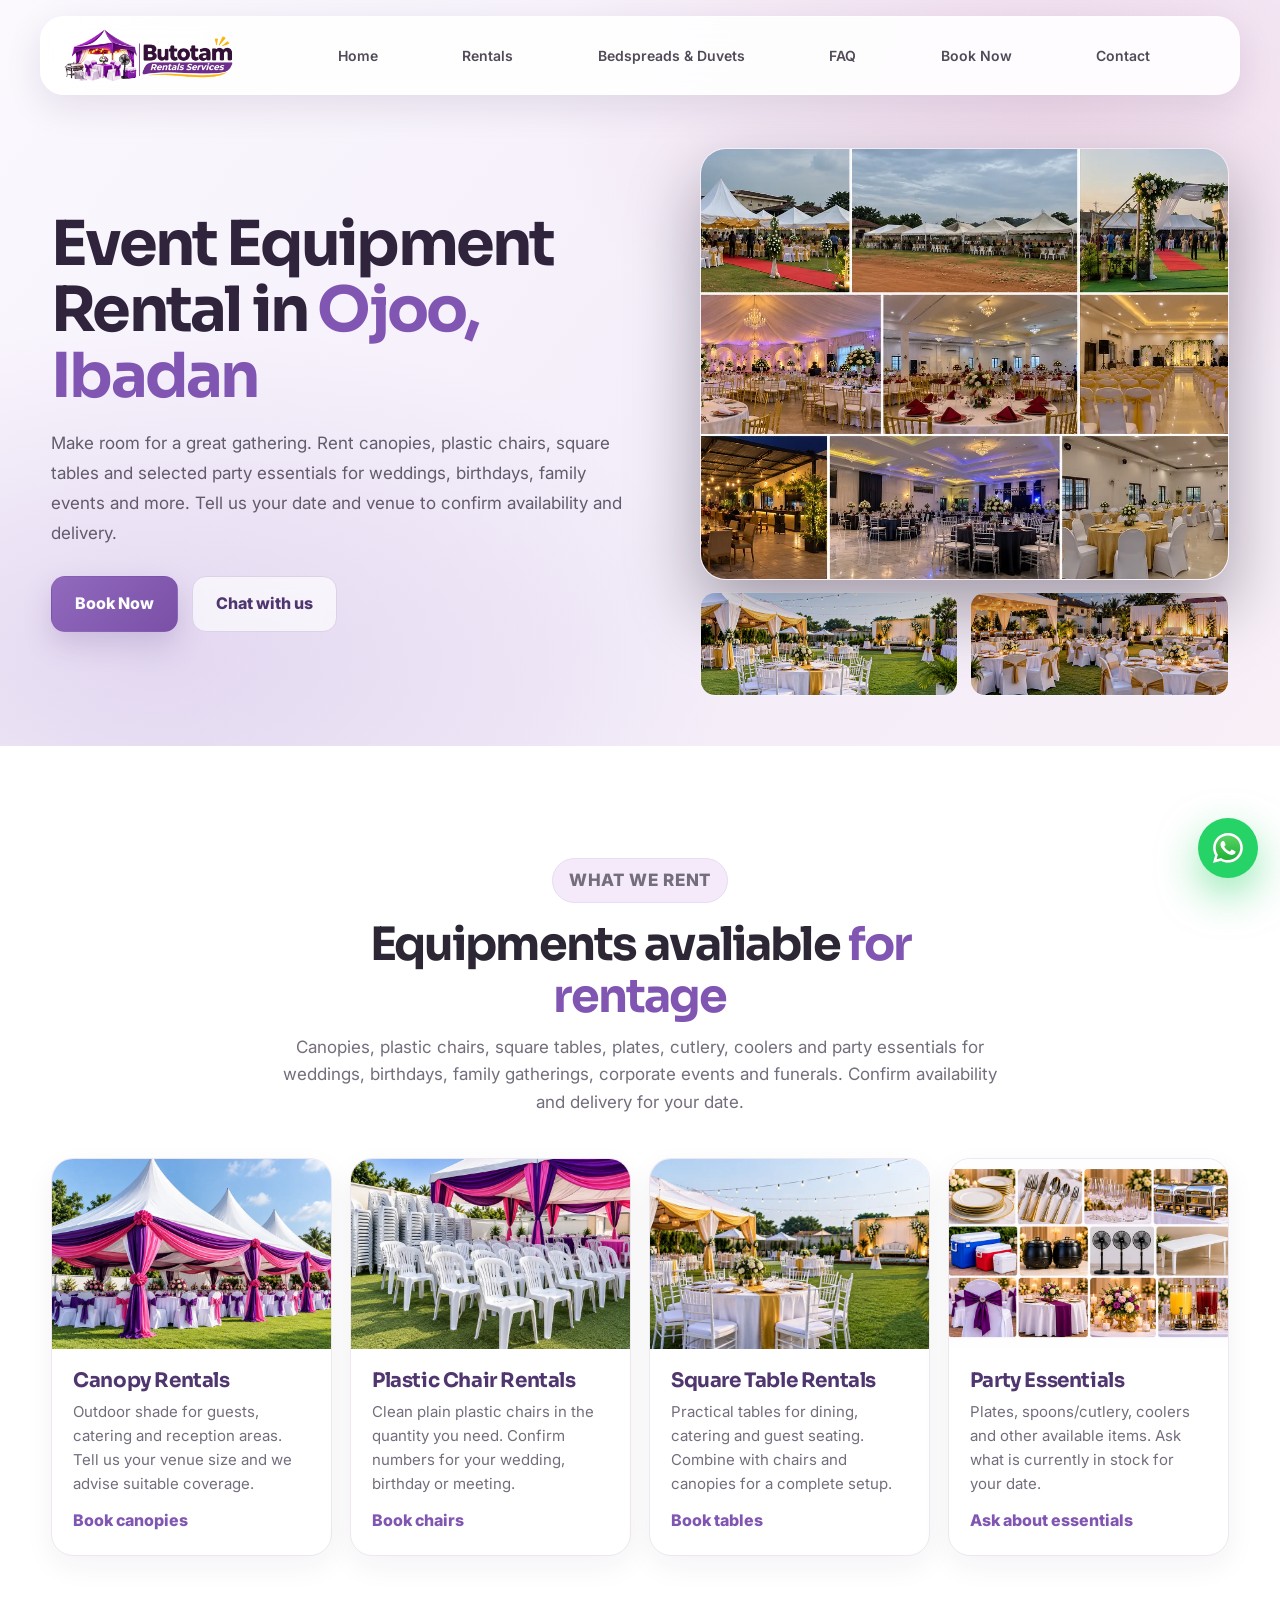
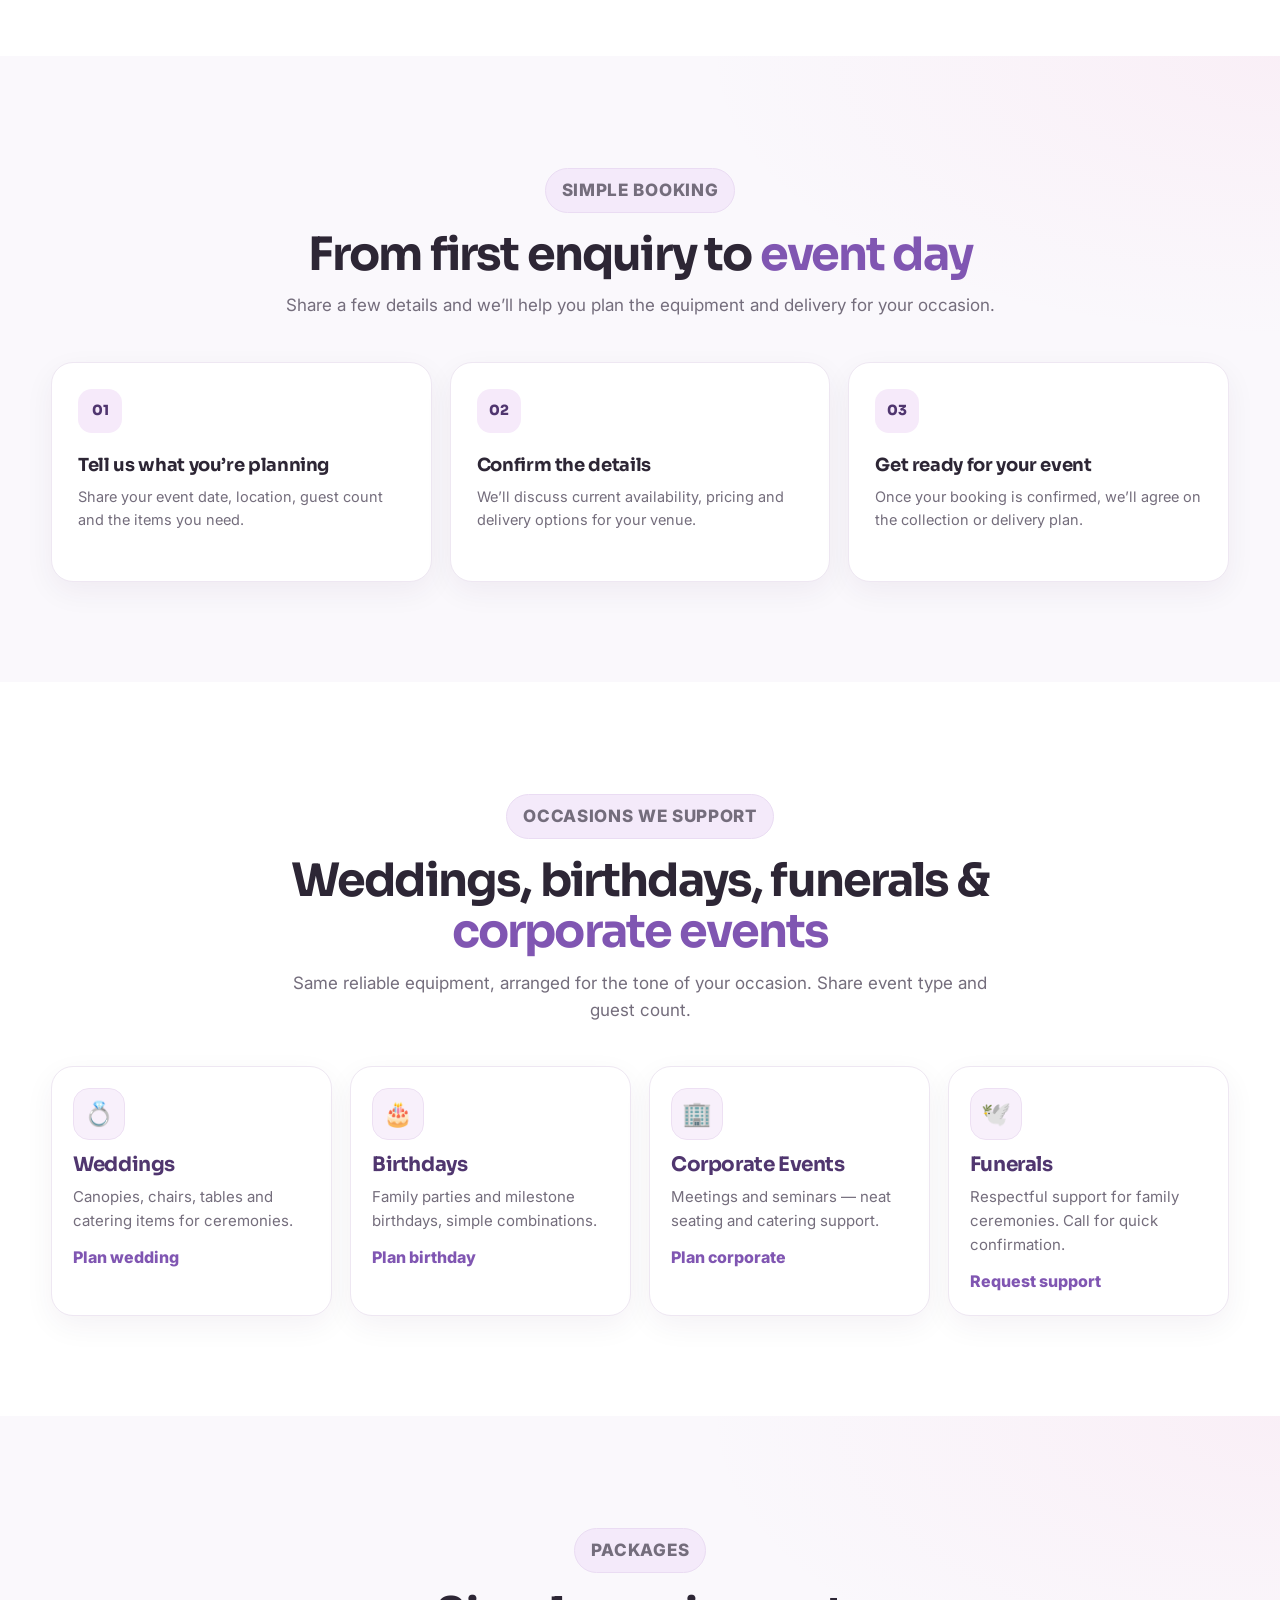
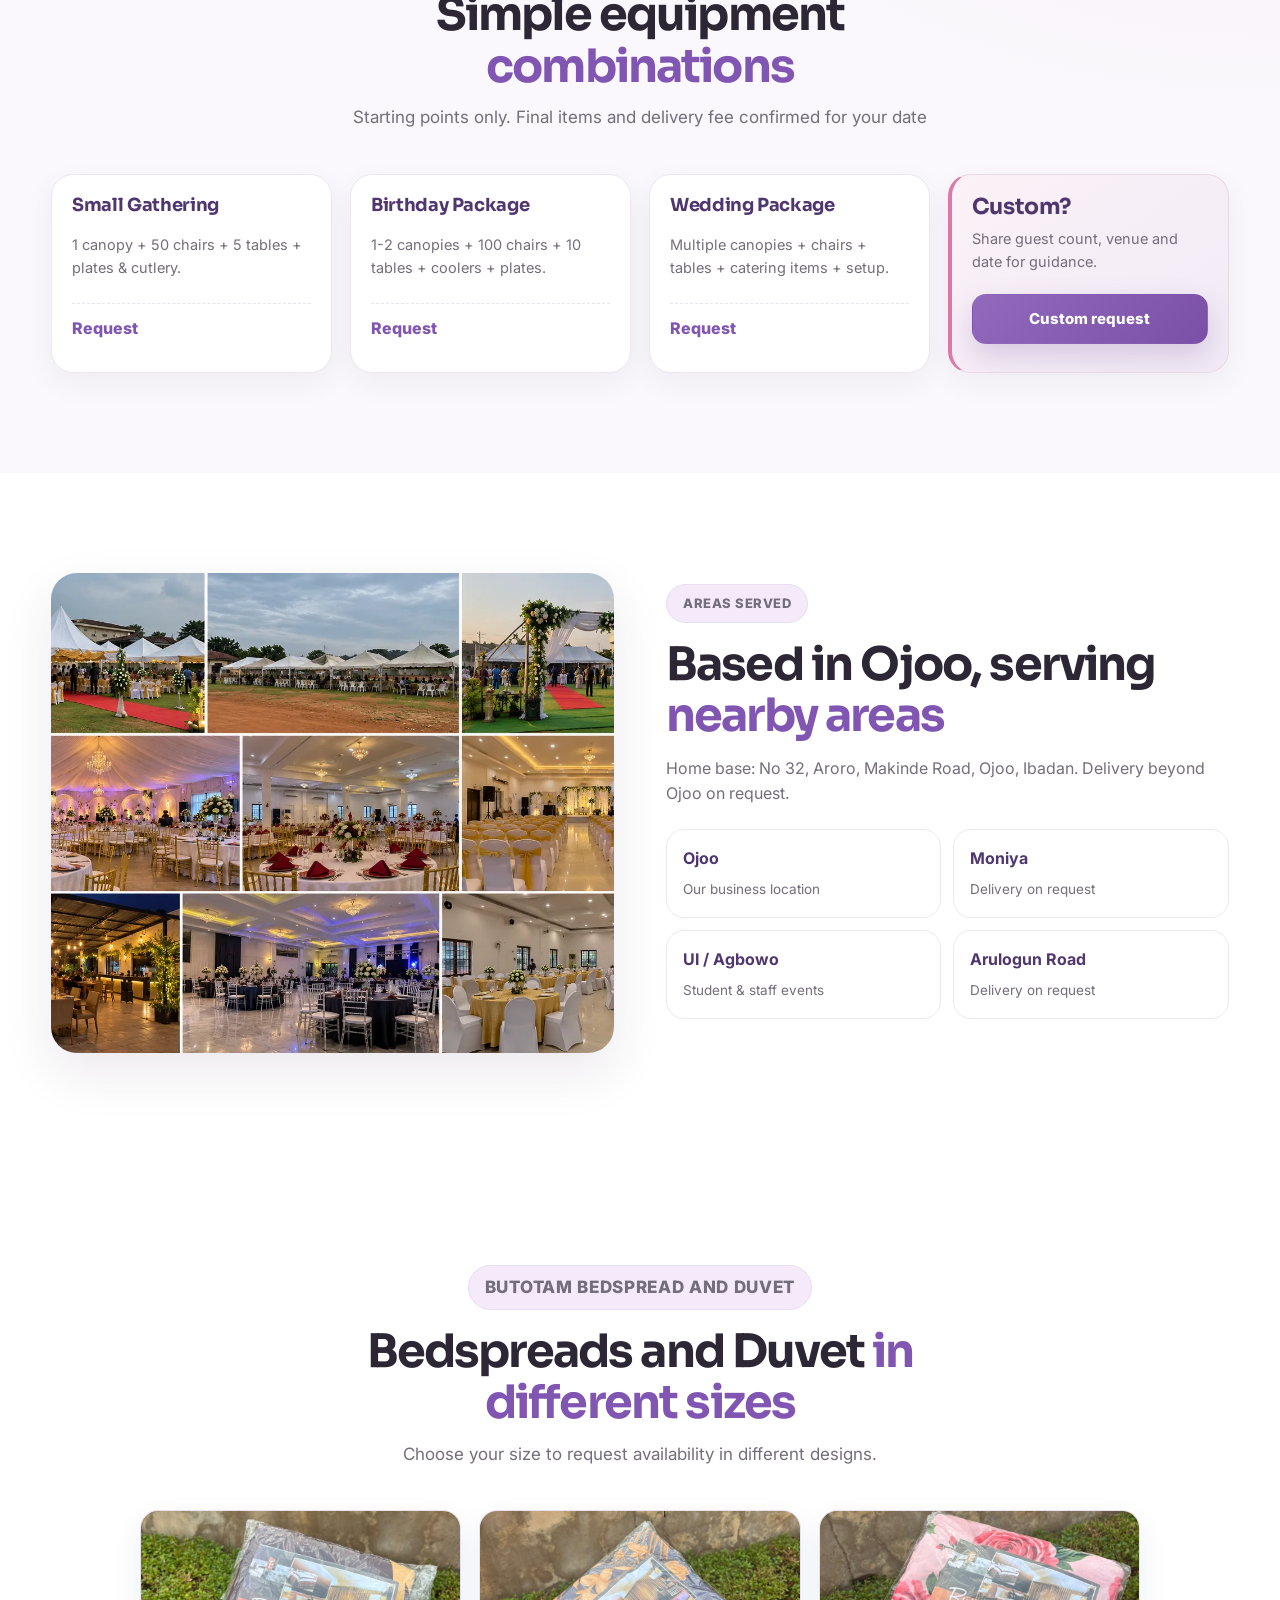
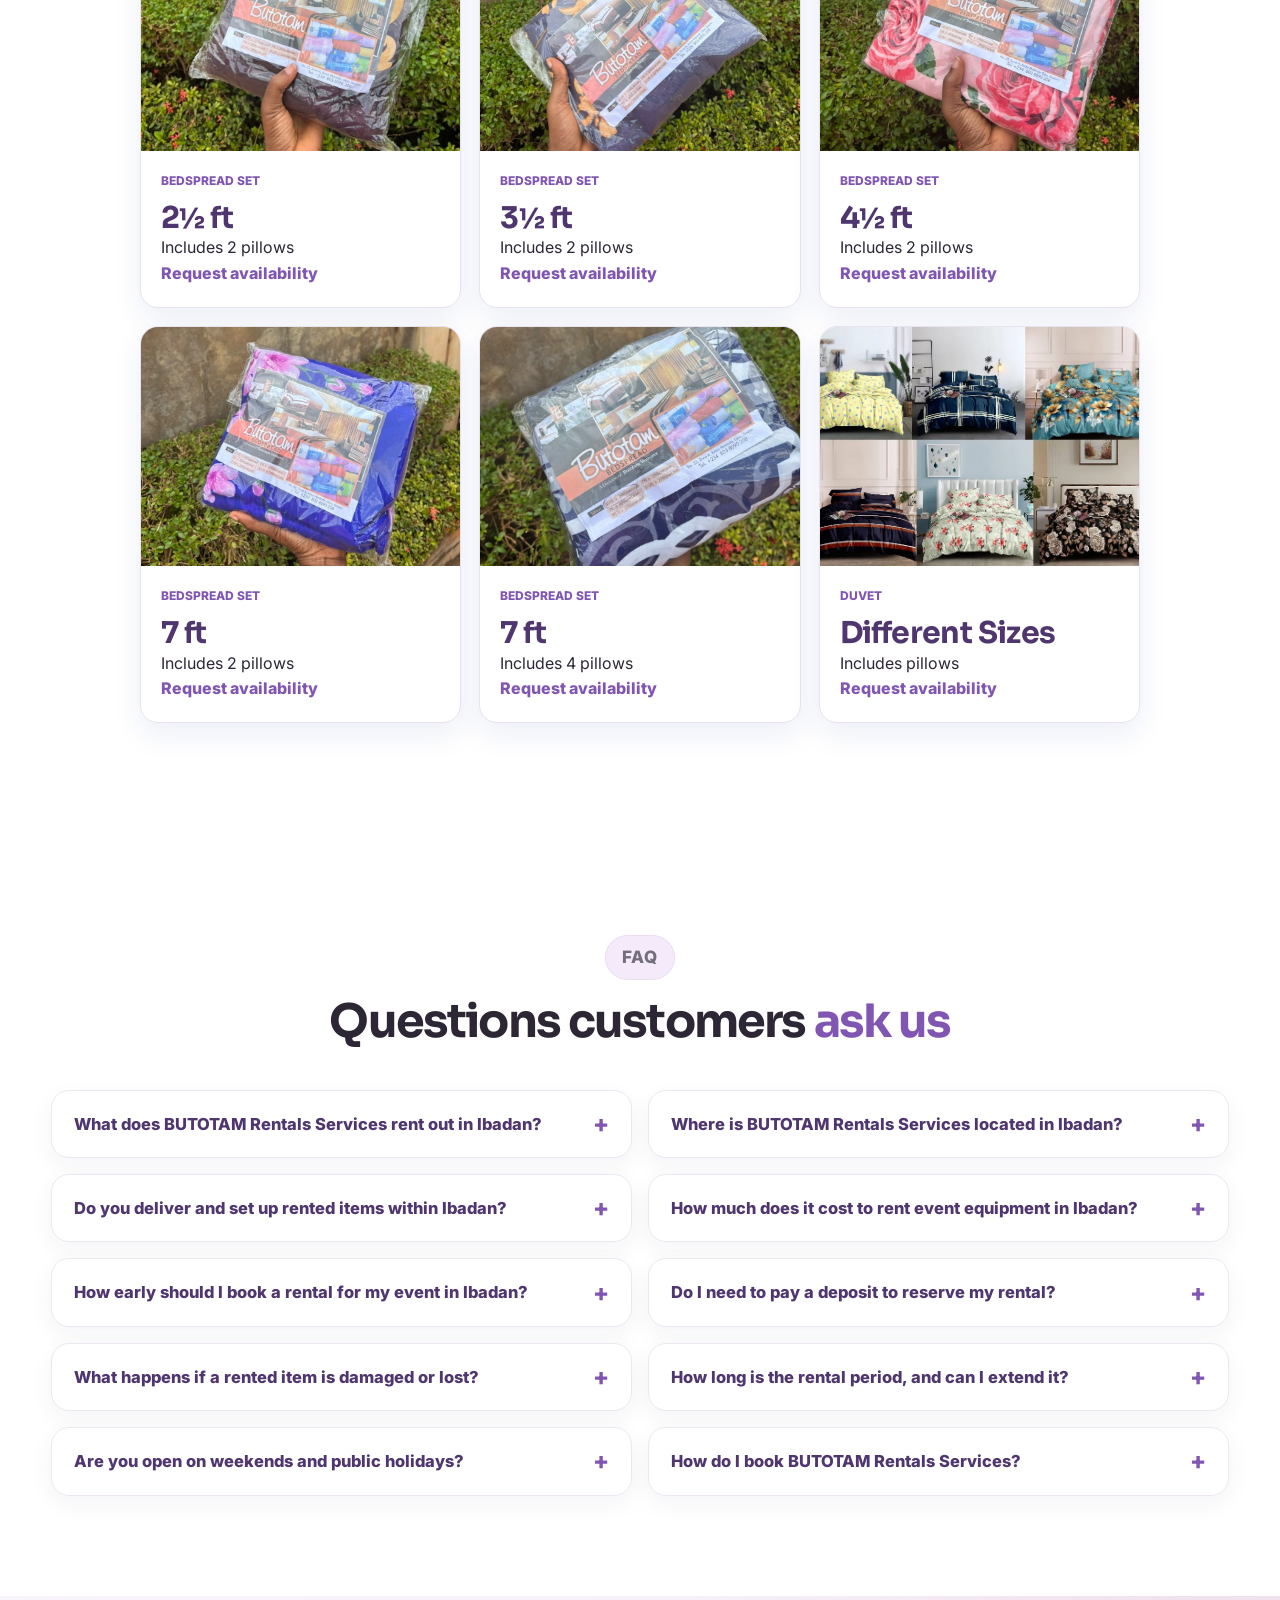
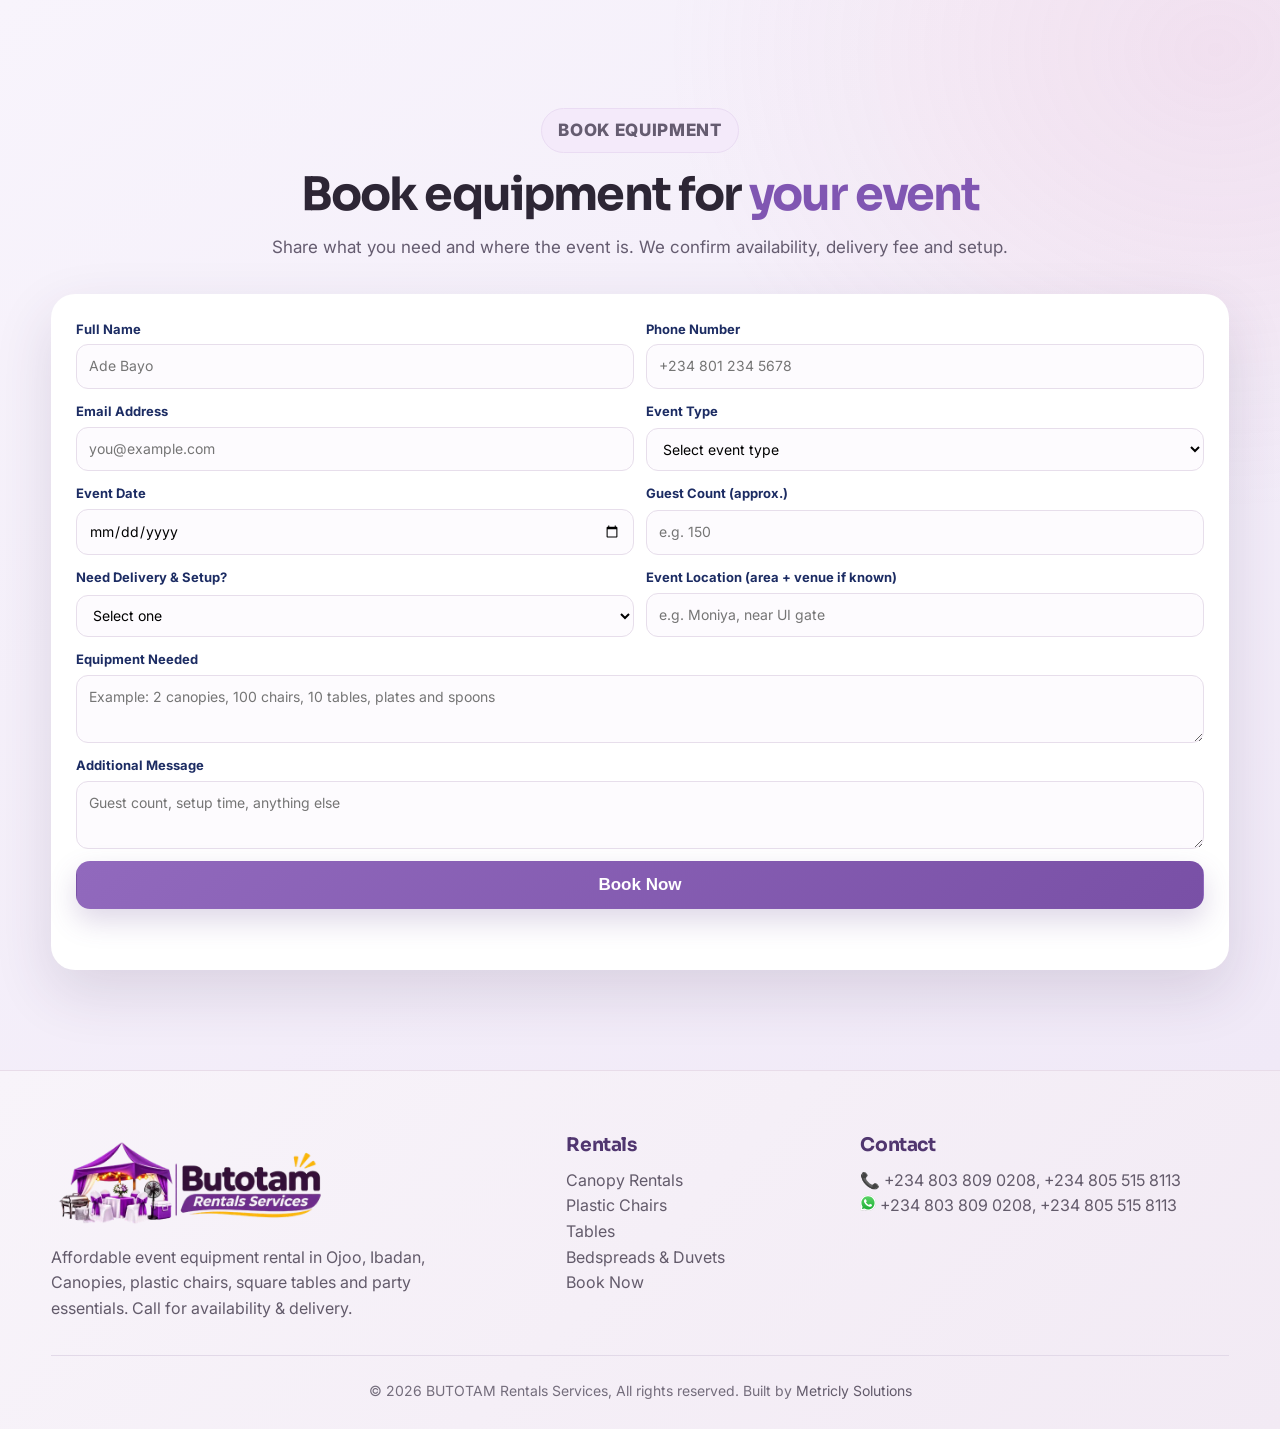
==== index.html @ 0916c83a "RR" ====
<!DOCTYPE html>
<html lang="en">
<head>
  <meta charset="UTF-8" />
  <meta name="viewport" content="width=device-width, initial-scale=1.0" />
  <title>Event Equipment Rental in Ojoo, Ibadan | BUTOTAM Rentals</title>
  <meta name="description" content="Rent canopies, plastic chairs, tables and party essentials in Ojoo, Ibadan. Contact BUTOTAM Rentals to confirm availability, delivery and pricing." />
  <meta name="robots" content="index, follow" />
  <link rel="canonical" href="https://www.butotamrentals.com/" />
  <meta name="geo.region" content="NG-OY" />
  <meta name="geo.placename" content="Ojoo, Ibadan" />
  <!-- Open Graph -->
  <meta property="og:type" content="website" />
  <meta property="og:title" content="BUTOTAM Rentals — Event Equipment Rental in Ojoo, Ibadan" />
  <meta property="og:description" content="Canopies, plastic chairs, square tables & party essentials. Confirm availability, delivery & setup on call or WhatsApp: 0803 809 0208." />
  <meta property="og:url" content="https://www.butotamrentals.com.ng/" />
  <meta property="og:image" content="https://www.butotamrentals.com.ng/image/canopy.png" />
  <meta property="og:locale" content="en_NG" />
  <meta name="twitter:card" content="summary_large_image" />
  <link rel="preconnect" href="https://fonts.googleapis.com">
  <link rel="preconnect" href="https://fonts.gstatic.com" crossorigin>
  <link href="https://fonts.googleapis.com/css2?family=Sora:wght@400;600;700;800&family=Inter:wght@400;500;600;700&display=swap" rel="stylesheet">
  <link rel="stylesheet" href="styles.css" />
  <link rel="icon" href="image/favicon.ico" sizes="any" />
  <link rel="icon" type="image/png" sizes="64x64" href="image/favicon.png" />
  <script type="application/ld+json">
  {
    "@context": "https://schema.org",
    "@type": "LocalBusiness",
    "@id": "https://www.butotamrentals.com.ng/#business",
    "name": "BUTOTAM Rentals Services",
    "url": "https://www.butotamrentals.com.ng/",
    "image": "https://www.butotamrentals.com.ng/image/Logo.png",
    "description": "Event equipment rental in Ojoo, Ibadan: canopies, plastic chairs, square tables, plates, cutlery, coolers and party essentials for weddings, birthdays, funerals and corporate events.",
    "address": {
      "@type": "PostalAddress",
      "streetAddress": "No 32, Aroro, Makinde Road, Ojoo",
      "addressLocality": "Ibadan",
      "postalCode": "200134",
      "addressRegion": "Oyo",
      "addressCountry": "NG"
    },
    "telephone": "+2348038090208",
    "contactPoint": {
      "@type": "ContactPoint",
      "telephone": "+2348038090208",
      "contactType": "customer service"
    },
    "priceRange": "₦₦",
    "areaServed": ["Ojoo","Moniya","Arulogun Road","University of Ibadan","Sasa","Agbowo","Ajibode","Orogun","Samonda","Ibadan"]
  }
  </script>
  <script type="application/ld+json">
  {
    "@context": "https://schema.org",
    "@type": "FAQPage",
    "mainEntity": [
      {
        "@type": "Question",
        "name": "What does BUTOTAM Rentals Services rent out in Ibadan?",
        "acceptedAnswer": {
          "@type": "Answer",
          "text": "We rent canopies, plain plastic chairs, square tables, plates, cutlery, coolers and other party essentials, subject to current stock. These items can support weddings, birthdays, funerals, church programmes, corporate events and private functions. Call or WhatsApp +234 803 809 0208 to ask about your requirements."
        }
      },
      {
        "@type": "Question",
        "name": "Where is BUTOTAM Rentals Services located in Ibadan?",
        "acceptedAnswer": {
          "@type": "Answer",
          "text": "We are at No 32, Aroro, Makinde Road, Ojoo, Ibadan 200134, Oyo State. Delivery to Moniya, University of Ibadan (UI), Agbowo, Arulogun Road and nearby areas can be discussed and confirmed for your venue."
        }
      },
      {
        "@type": "Question",
        "name": "Do you deliver and set up rented items within Ibadan?",
        "acceptedAnswer": {
          "@type": "Answer",
          "text": "Delivery and setup can be arranged for some locations, subject to confirmation. Delivery fees and setup arrangements depend on the event location and order. Share your venue and event date so we can confirm."
        }
      },
      {
        "@type": "Question",
        "name": "How much does it cost to rent event equipment in Ibadan?",
        "acceptedAnswer": {
          "@type": "Answer",
          "text": "Prices depend on the items, quantity, rental duration and delivery location. Call or WhatsApp us with your event date and requirements for a quote."
        }
      },
      {
        "@type": "Question",
        "name": "How early should I book a rental for my event in Ibadan?",
        "acceptedAnswer": {
          "@type": "Answer",
          "text": "Contact us as early as possible, especially for weekends and busy festive periods, so we can check stock and discuss your requirements. Items are not reserved until your booking is confirmed."
        }
      },
      {
        "@type": "Question",
        "name": "Do I need to pay a deposit to reserve my rental?",
        "acceptedAnswer": {
          "@type": "Answer",
          "text": "An 80% advance payment is required to confirm a booking, with the remaining 20% due before delivery on the event day. A caution fee also applies. Ask us about the fee amount and its refund conditions before confirming."
        }
      },
      {
        "@type": "Question",
        "name": "What happens if a rented item is damaged or lost?",
        "acceptedAnswer": {
          "@type": "Answer",
          "text": "Customers are responsible for rented items while they are in their care. Items are checked at handover and return. Ask us before booking how the caution fee applies and what charges may apply if an item is damaged or lost."
        }
      },
      {
        "@type": "Question",
        "name": "How long is the rental period, and can I extend it?",
        "acceptedAnswer": {
          "@type": "Answer",
          "text": "The rental period and return time are agreed during booking. Extensions may be possible by arrangement, subject to availability; confirm any additional charges with us in advance."
        }
      },
      {
        "@type": "Question",
        "name": "Are you open on weekends and public holidays?",
        "acceptedAnswer": {
          "@type": "Answer",
          "text": "Yes. BUTOTAM Rentals Services is open 24 hours a day, seven days a week, including weekends and public holidays."
        }
      },
      {
        "@type": "Question",
        "name": "How do I book BUTOTAM Rentals Services?",
        "acceptedAnswer": {
          "@type": "Answer",
          "text": "Call or WhatsApp +234 803 809 0208. Share your event date, location, requested items and quantities. We will confirm availability and price. Your booking is confirmed once the 80% advance payment is made."
        }
      }
    ]
  }
  </script>
</head>
<body>
  <a class="skip-link" href="#main-content">Skip to main content</a>
  <header class="site-header" id="siteHeader">
    <nav class="navbar container" aria-label="Main navigation">
      <a href="/home" class="brand" aria-label="BUTOTAM Rentals Services home">
        <span class="brand-name"><img src="image/btam-logo.webp" alt="BUTOTAM Rentals logo"></span>
      </a>
      <button class="menu-toggle" type="button" aria-label="Open navigation menu" aria-controls="navLinks" aria-expanded="false"><span></span><span></span><span></span></button>
      <div class="nav-links" id="navLinks">
        <a href="/home">Home</a>
        <a href="#rentals">Rentals</a>
        <a href="#bedspreads-duvets">Bedspreads &amp; Duvets</a>
        <a href="#faq">FAQ</a>
        <a href="#booking">Book Now</a>
        <a href="#contact">Contact</a>
      </div>
    </nav>
  </header>

  <main id="main-content">
    <section id="home" class="hero">
      <div class="hero-bg"></div>
      <div class="container hero-grid">
        <div class="hero-content reveal">
          <!-- <div class="hero-pill"><span class="pulse"></span> Event equipment rental • Ojoo, Ibadan</div> -->
          <h1>Event Equipment Rental in <span class="hero-highlight">Ojoo, Ibadan</span></h1>
          <p class="hero-text">Make room for a great gathering. Rent canopies, plastic chairs, square tables and selected party essentials for weddings, birthdays, family events and more. Tell us your date and venue to confirm availability and delivery.</p>
          <div class="hero-actions">
            <a href="#booking" class="btn btn-lime">Book Now</a>
            <a href="https://wa.me/2348038090208?text=Hello%20BUTOTAM%2C%20I%20need%20event%20equipment%20for%20my%20date.%20My%20location%20is%3A%20" class="btn btn-glass">Chat with us</a>
          </div>
          <!-- <div class="hero-proof">
            <ul class="hero-ticks">
              <li>Based in Ojoo, Ibadan — ask about nearby delivery</li>
              <li>Delivery, setup and pickup can be discussed with your booking</li>
              <li>✔ Call or WhatsApp: <a href="tel:+2348038090208">0803 809 0208</a></li>
            </ul>
          </div> -->
        </div>
        <div class="hero-visual reveal">
          <div class="hero-main-img">
            <img src="image/new.hero.webp" alt="Canopy tent available for rent in Ojoo, Ibadan" loading="eager" fetchpriority="high" />
          </div>
          <div class="hero-mini-row">
            <img src="image/hero.down.webp" alt="Plain plastic chairs for rent in Ibadan" loading="lazy" />
            <img src="image/hero.beside.webp" alt="Event canopy setup in Ibadan" loading="lazy" />
          </div>
        </div>
      </div>
      <!-- <div class="container hero-stats-bar" role="list" aria-label="Business highlights">
        <div role="listitem"><strong>Ojoo</strong><span>Based in Ibadan</span></div>
        <div role="listitem"><strong>Canopies</strong><span>Chairs • Tables</span></div>
        <div role="listitem"><strong>Call</strong><span>Speak with our team</span></div>
        <div role="listitem"><strong>Delivery</strong><span>Ask about your venue</span></div> -->
      </div>
    </section>

    <section class="section" id="rentals">
      <div class="container">
        <div class="section-heading reveal">
          <p class="eyebrow">What we rent</p>
          <h2>Equipments avaliable <span class="blue"> for rentage</span></h2>
          <p>Canopies, plastic chairs, square tables, plates, cutlery, coolers and party essentials for weddings, birthdays, family gatherings, corporate events and funerals. Confirm availability and delivery for your date.</p>
        </div>
        <div class="service-grid">
          <article class="service-card reveal">
            <div class="service-img"><img src="image/canopy.webp" alt="Canopy rental in Ojoo, Ibadan" loading="lazy" /></div>
            <div class="service-body">
            <h3>Canopy Rentals</h3>
            <p>Outdoor shade for guests, catering and reception areas. Tell us your venue size and we advise suitable coverage.</p>
            <a href="#booking" class="mini-link" data-item="Canopies">Book canopies </a></div>
          </article>
          <article class="service-card reveal">
            <div class="service-img"><img src="image/chairs.webp" alt="Plastic chair rental in Ibadan" loading="lazy" /></div>
            <div class="service-body">
            <h3>Plastic Chair Rentals</h3>
            <p>Clean plain plastic chairs in the quantity you need. Confirm numbers for your wedding, birthday or meeting.</p>
            <a href="#booking" class="mini-link" data-item="Plastic chairs">Book chairs</a></div>
          </article>
          <article class="service-card reveal">
            <div class="service-img service-img--placeholder" aria-hidden="true"><img src="/image/hero.down.webp" alt=""></div>
            <div class="service-body">
            <h3>Square Table Rentals</h3>
            <p>Practical tables for dining, catering and guest seating. Combine with chairs and canopies for a complete setup.</p>
            <a href="#booking" class="mini-link" data-item="Square tables">Book tables</a></div>
          </article>
          <article class="service-card reveal">
            <div class="service-img service-img--placeholder" aria-hidden="true"><img src="image/party.webp" alt=""></div>
            <div class="service-body">
            <h3>Party Essentials</h3>
            <p>Plates, spoons/cutlery, coolers and other available items. Ask what is currently in stock for your date.</p>
            <a href="#booking" class="mini-link" data-item="Party essentials (plates, cutlery, coolers)">Ask about essentials</a></div>
          </article>
        </div>
      </div>
    </section>

    <section class="section light" id="equipment">
      <div class="container">
        <div class="section-heading reveal">
          <p class="eyebrow">Simple booking</p>
          <h2>From first enquiry to <span class="blue">event day</span></h2>
          <p>Share a few details and we’ll help you plan the equipment and delivery for your occasion.</p>
        </div>
        <div class="booking-steps">
          <article class="step-card reveal"><span class="step-number">01</span><h3>Tell us what you’re planning</h3><p>Share your event date, location, guest count and the items you need.</p></article>
          <article class="step-card reveal"><span class="step-number">02</span><h3>Confirm the details</h3><p>We’ll discuss current availability, pricing and delivery options for your venue.</p></article>
          <article class="step-card reveal"><span class="step-number">03</span><h3>Get ready for your event</h3><p>Once your booking is confirmed, we’ll agree on the collection or delivery plan.</p></article>
        </div>
      </div>
    </section>

    <section class="section" id="occasions">
      <div class="container">
        <div class="section-heading reveal">
          <p class="eyebrow">Occasions we support</p>
          <h2>Weddings, birthdays, funerals & <span class="blue">corporate events</span></h2>
          <p>Same reliable equipment, arranged for the tone of your occasion. Share event type and guest count.</p>
        </div>
        <div class="service-grid occasions-grid">
          <article class="service-card reveal"><div class="service-body"><span class="s-icon">💍</span><h3>Weddings</h3><p>Canopies, chairs, tables and catering items for ceremonies.</p><a href="#booking" class="mini-link" data-item="Wedding setup">Plan wedding</a></div></article>
          <article class="service-card reveal"><div class="service-body"><span class="s-icon">🎂</span><h3>Birthdays</h3><p>Family parties and milestone birthdays, simple combinations.</p><a href="#booking" class="mini-link" data-item="Birthday setup">Plan birthday</a></div></article>
          <article class="service-card reveal"><div class="service-body"><span class="s-icon">🏢</span><h3>Corporate Events</h3><p>Meetings and seminars — neat seating and catering support.</p><a href="#booking" class="mini-link" data-item="Corporate setup">Plan corporate</a></div></article>
          <article class="service-card reveal"><div class="service-body"><span class="s-icon">🕊️</span><h3>Funerals</h3><p>Respectful support for family ceremonies. Call for quick confirmation.</p><a href="#booking" class="mini-link" data-item="Funeral support">Request support</a></div></article>
        </div>
      </div>
    </section>

    <section class="section light" id="packages">
      <div class="container">
        <div class="section-heading reveal">
          <p class="eyebrow">Packages</p>
          <h2>Simple equipment <span class="blue">combinations</span></h2>
          <p>Starting points only. Final items and delivery fee confirmed for your date</p>
        </div>
        <div class="equipment-grid packages-grid">
          <article class="equipment-card reveal"><div class="equipment-body"><h3>Small Gathering</h3><p>1 canopy + 50 chairs + 5 tables + plates & cutlery.</p><div class="eq-foot"><a href="#booking" class="mini-link" data-item="Small Gathering package">Request </a></div></div></article>
          <article class="equipment-card reveal"><div class="equipment-body"><h3>Birthday Package</h3><p>1-2 canopies + 100 chairs + 10 tables + coolers + plates.</p><div class="eq-foot"><a href="#booking" class="mini-link" data-item="Birthday package">Request </a></div></div></article>
          <article class="equipment-card reveal"><div class="equipment-body"><h3>Wedding Package</h3><p>Multiple canopies + chairs + tables + catering items + setup.</p><div class="eq-foot"><a href="#booking" class="mini-link" data-item="Wedding package">Request </a></div></div></article>
          <article class="equipment-card reveal cta-card"><div class="equipment-body"><h3>Custom?</h3><p>Share guest count, venue and date for guidance.</p><a href="#booking" class="btn btn-lime sm">Custom request </a></div></article>
        </div>
      </div>
    </section>

    <section class="section why-section" id="areas">
      <div class="container why-grid">
        <div class="why-image reveal">
          <img src="image/new.hero.webp" alt="Event equipment set up outdoors in Ojoo, Ibadan" loading="lazy" />
        </div>
        <div class="reveal">
          <p class="eyebrow">Areas served</p>
          <h2>Based in Ojoo, serving <span class="blue">nearby areas</span></h2>
          <p>Home base: No 32, Aroro, Makinde Road, Ojoo, Ibadan. Delivery beyond Ojoo on request.</p>
          <div class="why-cards area-cards">
            <div><strong>Ojoo </strong><span>Our business location</span></div>
            <div><strong>Moniya</strong><span>Delivery on request</span></div>
            <div><strong>UI / Agbowo</strong><span>Student & staff events</span></div>
            <div><strong>Arulogun Road</strong><span>Delivery on request</span></div>
          </div>
        </div>
      </div>
    </section>

    <section class="section light" id="bedspreads-duvets">
      <div class="container">
        <div class="section-heading reveal">
          <p class="eyebrow">BUTOTAM BEDSPREAD AND DUVET</p>
          <h2>Bedspreads and Duvet<span class="blue"> in different sizes</span></h2>
          <p>Choose your size to request availability in different designs.</p>
        </div>
        <div class="bedspread-grid">
          <article class="bedspread-card reveal">
            <div class="bedspread-image"><span><img src="/image/1.jpg" alt="Bedspread set in 2½ ft size" loading="lazy"></span></div>
            <div class="bedspread-content">
              <p class="bedspread-label">Bedspread set</p>
              <h3>2½ ft</h3>
              <p>Includes 2 pillows</p>
              <a href="https://wa.me/2348038090208?text=Hello%20BUTOTAM%2C%20I%20would%20like%20to%20check%20availability%20for%20the%20Bedspread%20set%20in%202.5%20ft%20size%20with%202%20pillows." class="mini-link">Request availability</a>
            </div>
          </article>
          <article class="bedspread-card reveal">
            <div class="bedspread-image"><span><img src="/image/2.jpeg" alt="Bedspread set in 3½ ft size" loading="lazy"></span></div>
            <div class="bedspread-content">
              <p class="bedspread-label">Bedspread set</p>
              <h3>3½ ft</h3>
              <p>Includes 2 pillows</p>
              <a href="https://wa.me/2348038090208?text=Hello%20BUTOTAM%2C%20I%20would%20like%20to%20check%20availability%20for%20the%20Bedspread%20set%20in%203.5%20ft%20size%20with%202%20pillows." class="mini-link">Request availability</a>
            </div>
          </article>
          <article class="bedspread-card reveal">
            <div class="bedspread-image"><span><img src="/image/3.jpeg" alt="Bedspread set in 4½ ft size" loading="lazy"></span></div>
            <div class="bedspread-content">
              <p class="bedspread-label">Bedspread set</p>
              <h3>4½ ft</h3>
              <p>Includes 2 pillows</p>
              <a href="https://wa.me/2348038090208?text=Hello%20BUTOTAM%2C%20I%20would%20like%20to%20check%20availability%20for%20the%20Bedspread%20set%20in%204.5%20ft%20size%20with%202%20pillows." class="mini-link">Request availability</a>
            </div>
          </article>
          <article class="bedspread-card reveal">
            <div class="bedspread-image"><span><img src="/image/4.jpeg" alt="Bedspread set in 7 ft size with two pillows" loading="lazy"></span></div>
            <div class="bedspread-content">
              <p class="bedspread-label">Bedspread set</p>
              <h3>7 ft</h3>
              <p>Includes 2 pillows</p>
              <a href="https://wa.me/2348038090208?text=Hello%20BUTOTAM%2C%20I%20would%20like%20to%20check%20availability%20for%20the%20Bedspread%20set%20in%207%20ft%20size%20with%202%20pillows." class="mini-link">Request availability</a>
            </div>
          </article>
          <article class="bedspread-card reveal">
            <div class="bedspread-image"><span><img src="/image/5.jpeg" alt="Bedspread set in 7 ft size with four pillows" loading="lazy"></span></div>
            <div class="bedspread-content">
              <p class="bedspread-label">Bedspread set</p>
              <h3>7 ft</h3>
              <p>Includes 4 pillows</p>
              <a href="https://wa.me/2348038090208?text=Hello%20BUTOTAM%2C%20I%20would%20like%20to%20check%20availability%20for%20the%20Bedspread%20set%20in%207%20ft%20size%20with%204%20pillows." class="mini-link">Request availability</a>
            </div>
          </article>
          <article class="bedspread-card reveal">
            <div class="bedspread-image"><span><img src="/image/duvet.webp" alt="Duvet set in 4½ ft size with four pillows" loading="lazy"></span></div>
            <div class="bedspread-content">
              <p class="bedspread-label">Duvet</p>
              <h3>Different Sizes</h3>
              <p>Includes pillows</p>
              <a href="https://wa.me/2348038090208?text=Hello%20BUTOTAM%2C%20I%20would%20like%20to%20check%20availability%20for%20the%20Duvet%20set%20in%204.5%20ft%20size%20with%204%20pillows." class="mini-link">Request availability</a>
            </div>
          </article>
        </div>
      </div>
    </section>

    <section class="section light" id="faq">
      <div class="container">
        <div class="section-heading reveal">
          <p class="eyebrow">FAQ</p>
          <h2>Questions customers <span class="blue">ask us</span></h2>
        </div>
        <div class="faq-grid">
          <details class="faq-card reveal">
            <summary>What does BUTOTAM Rentals Services rent out in Ibadan?</summary>
            <p>We rent canopies, plain plastic chairs, square tables, plates, cutlery, coolers and other party essentials, subject to current stock. These items can support weddings, birthdays, funerals, church programmes, corporate events and private functions. Call or WhatsApp <a href="https://wa.me/2348038090208">+234 803 809 0208</a> to ask about your requirements.</p>
          </details>
          <details class="faq-card reveal">
            <summary>Where is BUTOTAM Rentals Services located in Ibadan?</summary>
            <p>We are at No 32, Aroro, Makinde Road, Ojoo, Ibadan 200134, Oyo State. Delivery to Moniya, University of Ibadan (UI), Agbowo, Arulogun Road and nearby areas can be discussed and confirmed for your venue.</p>
          </details>
          <details class="faq-card reveal">
            <summary>Do you deliver and set up rented items within Ibadan?</summary>
            <p>Delivery and setup can be arranged for some locations, subject to confirmation. Delivery fees and setup arrangements depend on the event location and order. Share your venue and event date so we can confirm.</p>
          </details>
          <details class="faq-card reveal">
            <summary>How much does it cost to rent event equipment in Ibadan?</summary>
            <p>Prices depend on the items, quantity, rental duration and delivery location. Call or WhatsApp us with your event date and requirements for a quote.</p>
          </details>
          <details class="faq-card reveal">
            <summary>How early should I book a rental for my event in Ibadan?</summary>
            <p>Contact us as early as possible, especially for weekends and busy festive periods, so we can check stock and discuss your requirements. Items are not reserved until your booking is confirmed.</p>
          </details>
          <details class="faq-card reveal">
            <summary>Do I need to pay a deposit to reserve my rental?</summary>
            <p>An 80% advance payment is required to confirm a booking, with the remaining 20% due before delivery on the event day. A caution fee also applies. Ask us about the fee amount and its refund conditions before confirming.</p>
          </details>
          <details class="faq-card reveal">
            <summary>What happens if a rented item is damaged or lost?</summary>
            <p>Customers are responsible for rented items while they are in their care. Items are checked at handover and return. Ask us before booking how the caution fee applies and what charges may apply if an item is damaged or lost.</p>
          </details>
          <details class="faq-card reveal">
            <summary>How long is the rental period, and can I extend it?</summary>
            <p>The rental period and return time are agreed during booking. Extensions may be possible by arrangement, subject to availability; confirm any additional charges with us in advance.</p>
          </details>
          <details class="faq-card reveal">
            <summary>Are you open on weekends and public holidays?</summary>
            <p>Yes. BUTOTAM Rentals Services is open 24 hours a day, seven days a week, including weekends and public holidays.</p>
          </details>
          <details class="faq-card reveal">
            <summary>How do I book BUTOTAM Rentals Services?</summary>
            <p>Call or WhatsApp <a href="https://wa.me/2348038090208">+234 803 809 0208</a>. Share your event date, location, requested items and quantities. We will confirm availability and price. Your booking is confirmed once the 80% advance payment is made.</p>
          </details>
        </div>
      </div>
    </section>

    <section class="section booking-section" id="booking">
      <div class="container booking-grid">
        <div class="section-heading reveal">
          <p class="eyebrow">Book equipment</p>
          <h2>Book equipment for <span class="lime">your event</span></h2>
          <p>Share what you need and where the event is. We confirm availability, delivery fee and setup.</p>
        </div>

        <form id="bookingForm" class="booking-form reveal">
         
          <div class="form-row">
            <label>Full Name
              <input type="text" name="name" placeholder="Ade Bayo" required>
            </label>
            <label>Phone Number
              <input type="tel" name="phone" placeholder="+234 801 234 5678" required>
            </label>
          </div>
          <div class="form-row">
            <label>Email Address
              <input type="email" name="email" placeholder="you@example.com">
            </label>
            <label>Event Type
              <select name="eventType" required>
                <option value="">Select event type</option>
                <option>Wedding</option>
                <option>Birthday</option>
                <option>Family Gathering</option>
                <option>Corporate Event</option>
                <option>Funeral</option>
                <option>Other Occasion</option>
              </select>
            </label>
          </div>
          <div class="form-row">
            <label>Event Date
              <input type="date" name="eventDate" id="eventDate" required>
            </label>
            <label>Guest Count (approx.)
              <input type="number" name="guestCount" min="1" placeholder="e.g. 150">
            </label>
          </div>
          <div class="form-row">
            <label>Need Delivery & Setup?
              <select name="delivery">
                <option value="">Select one</option>
                <option>Yes — deliver & set up</option>
                <option>Pickup only</option>
                <option>Not sure yet</option>
              </select>
            </label>
            <label>Event Location (area + venue if known)
              <input type="text" name="location" placeholder="e.g. Moniya, near UI gate" required autocomplete="street-address">
            </label>
          </div>
          <label class="form-full">Equipment Needed
            <textarea id="equipmentField" name="equipment" rows="2" placeholder="Example: 2 canopies, 100 chairs, 10 tables, plates and spoons" required></textarea>
          </label>
          <label class="form-full">Additional Message
            <textarea name="message" rows="2" placeholder="Guest count, setup time, anything else"></textarea>
          </label>
          <button type="submit" class="btn btn-lime full-btn">Book Now</button>
          <div id="formStatus" class="form-status" role="status" aria-live="polite"></div>
        </form>
      </div>
    </section>
  </main>

  <footer id="contact" class="footer">
    <div class="container footer-grid">
      <div>
        <a href="/home" class="brand footer-brand">
          <img src="image/btam-logo.webp" alt="BUTOTAM Rentals Services logo" class="logo-img logo-img-light" loading="lazy" />
        </a>
        <p class="footer-intro">Affordable event equipment rental in Ojoo, Ibadan,<br>Canopies, plastic chairs, square tables and party <br> essentials. Call for availability & delivery.</p>
        <!-- <div class="footer-badges"><span>✔ Ojoo, Ibadan</span><span>✔ Event equipment rentals</span><span>✔ 0803 809 0208</span></div> -->
      </div>
      <div>
        <h3>Rentals</h3>
        <p><a href="#rentals">Canopy Rentals</a></p>
        <p><a href="#rentals">Plastic Chairs</a></p>
        <p><a href="#rentals">Tables</a></p>
        <p><a href="#bedspreads-duvets">Bedspreads &amp; Duvets</a></p>
        <p><a href="#booking">Book Now</a></p>
      </div>
      <div>
        <h3>Contact</h3>
        <p><ga href="tel:+2348038090208"> 📞 +234 803 809 0208</a>, <a href="tel:+2348055158113">+234 805 515 8113</a📞 </p>
        <p><a href="https://wa.me/2348038090208"><svg xmlns="http://www.w3.org/2000/svg" width="1em" height="1em" viewBox="0 0 512 512">
	<path d="M0 0h512v512H0z" fill="none" />
	<path fill="#b3b3b3" d="m143.8 431.2l7.7 4.5c32.2 19.1 69.2 29.2 106.8 29.2h.1c115.7 0 209.8-94.1 209.9-209.8c0-56.1-21.8-108.8-61.4-148.4c-39.3-39.5-92.7-61.7-148.4-61.5c-115.8 0-209.9 94.1-210 209.8c-.1 39.5 11.1 78.2 32.1 111.7l5 7.9L64.4 452zM3.7 512l35.8-130.8C17.5 342.9 5.8 299.5 5.9 255C5.9 115.8 119.2 2.6 258.4 2.6c67.5 0 130.9 26.3 178.6 74s73.9 111.1 73.9 178.6c-.1 139.2-113.3 252.4-252.5 252.4h-.1c-42.3 0-83.8-10.6-120.7-30.7z" />
	<path fill="#fff" d="M1.1 509.4L37 378.6C14.8 340.2 3.2 296.7 3.3 252.4C3.3 113.2 116.6 0 255.8 0c67.5 0 130.9 26.3 178.6 74s73.9 111.1 73.9 178.6C508.2 391.8 394.9 505 255.8 505h-.1c-42.3 0-83.8-10.6-120.7-30.7z" />
	<linearGradient id="SVGshpjYc9B" x1="254.658" x2="256.786" y1="345.363" y2="704.074" gradientTransform="translate(0 -277.552)" gradientUnits="userSpaceOnUse">
		<stop offset="0" stop-color="#57d163" />
		<stop offset="1" stop-color="#23b33a" />
	</linearGradient>
	<path fill="url(#SVGshpjYc9B)" d="M255.8 42.6c-115.8 0-209.9 94.1-210 209.8c0 39.5 11.2 78.2 32.2 111.7l5 7.9l-21.2 77.4l79.4-20.8l7.7 4.5c32.2 19.1 69.2 29.2 106.8 29.2h.1c115.7 0 209.8-94.1 209.9-209.8c.2-55.7-21.9-109.1-61.4-148.4c-39.3-39.4-92.8-61.6-148.5-61.5" />
	<path fill="#fff" fill-rule="evenodd" d="M192.7 146.9c-4.7-10.5-9.7-10.7-14.2-10.9l-12.1-.1c-4.2 0-11 1.6-16.8 7.9s-22.1 21.6-22.1 52.6s22.6 61 25.8 65.2s43.6 69.9 107.8 95.2c53.3 21 64.1 16.8 75.7 15.8c11.6-1.1 37.3-15.3 42.6-30s5.3-27.4 3.7-30s-5.8-4.2-12.1-7.4s-37.3-18.4-43.1-20.5s-10-3.2-14.2 3.2c-4.2 6.3-16.3 20.5-20 24.7s-7.4 4.7-13.7 1.6c-6.3-3.2-26.6-9.8-50.7-31.3c-18.8-16.7-31.4-37.4-35.1-43.7s-.4-9.7 2.8-12.9c2.8-2.8 6.3-7.4 9.5-11.1s4.2-6.3 6.3-10.5s1.1-7.9-.5-11.1c-1.8-3-14-34.2-19.6-46.7" />
</svg>
+234 803 809 0208</a>, <a href="https://wa.me/2348055158113"> +234 805 515 8113</a></p>
      </div>
    </div>
    <div class="copyright">© <span id="year"></span> BUTOTAM Rentals Services, All rights reserved. Built by <a href="https://tech.metriclysolutions.com">Metricly Solutions</a></div>
  </footer>
  <a href="https://wa.me/2348038090208?text=Hello%20BUTOTAM%2C%20I%20need%20event%20equipment." class="wa-float" aria-label="Chat on WhatsApp"><svg xmlns="http://www.w3.org/2000/svg" width="1em" height="1em" viewBox="0 0 512 512">
	<path d="M0 0h512v512H0z" fill="none" />
	<path fill="#b3b3b3" d="m143.8 431.2l7.7 4.5c32.2 19.1 69.2 29.2 106.8 29.2h.1c115.7 0 209.8-94.1 209.9-209.8c0-56.1-21.8-108.8-61.4-148.4c-39.3-39.5-92.7-61.7-148.4-61.5c-115.8 0-209.9 94.1-210 209.8c-.1 39.5 11.1 78.2 32.1 111.7l5 7.9L64.4 452zM3.7 512l35.8-130.8C17.5 342.9 5.8 299.5 5.9 255C5.9 115.8 119.2 2.6 258.4 2.6c67.5 0 130.9 26.3 178.6 74s73.9 111.1 73.9 178.6c-.1 139.2-113.3 252.4-252.5 252.4h-.1c-42.3 0-83.8-10.6-120.7-30.7z" />
	<path fill="#fff" d="M1.1 509.4L37 378.6C14.8 340.2 3.2 296.7 3.3 252.4C3.3 113.2 116.6 0 255.8 0c67.5 0 130.9 26.3 178.6 74s73.9 111.1 73.9 178.6C508.2 391.8 394.9 505 255.8 505h-.1c-42.3 0-83.8-10.6-120.7-30.7z" />
	<linearGradient id="SVGshpjYc9B" x1="254.658" x2="256.786" y1="345.363" y2="704.074" gradientTransform="translate(0 -277.552)" gradientUnits="userSpaceOnUse">
		<stop offset="0" stop-color="#57d163" />
		<stop offset="1" stop-color="#23b33a" />
	</linearGradient>
	<path fill="url(#SVGshpjYc9B)" d="M255.8 42.6c-115.8 0-209.9 94.1-210 209.8c0 39.5 11.2 78.2 32.2 111.7l5 7.9l-21.2 77.4l79.4-20.8l7.7 4.5c32.2 19.1 69.2 29.2 106.8 29.2h.1c115.7 0 209.8-94.1 209.9-209.8c.2-55.7-21.9-109.1-61.4-148.4c-39.3-39.4-92.8-61.6-148.5-61.5" />
	<path fill="#fff" fill-rule="evenodd" d="M192.7 146.9c-4.7-10.5-9.7-10.7-14.2-10.9l-12.1-.1c-4.2 0-11 1.6-16.8 7.9s-22.1 21.6-22.1 52.6s22.6 61 25.8 65.2s43.6 69.9 107.8 95.2c53.3 21 64.1 16.8 75.7 15.8c11.6-1.1 37.3-15.3 42.6-30s5.3-27.4 3.7-30s-5.8-4.2-12.1-7.4s-37.3-18.4-43.1-20.5s-10-3.2-14.2 3.2c-4.2 6.3-16.3 20.5-20 24.7s-7.4 4.7-13.7 1.6c-6.3-3.2-26.6-9.8-50.7-31.3c-18.8-16.7-31.4-37.4-35.1-43.7s-.4-9.7 2.8-12.9c2.8-2.8 6.3-7.4 9.5-11.1s4.2-6.3 6.3-10.5s1.1-7.9-.5-11.1c-1.8-3-14-34.2-19.6-46.7" />
</svg>
</a>

  <script src="script.js"></script>
</body>
</html>
---- styles.css ----
* {
  box-sizing: border-box;
  margin: 0;
  padding: 0;
}

:root {
  --primary: #6d28d9;
  --primary-dark: #4c1d95;
  --primary-deep: #2e1065;
  --accent: #ec4899;
  --accent-dark: #be185d;
  --accent-soft: #fdf2f8;
  --dark: #2e1065;
  --muted: #6b7280;
  --light: #faf5ff;
  --white: #ffffff;
  --border: #e9d5ff;
  --shadow: 0 20px 45px rgba(109, 40, 217, 0.14);
  --radius: 26px;
}

html {
  scroll-behavior: smooth;
}

body {
  font-family: "Inter", Arial, sans-serif;
  color: var(--dark);
  background: var(--white);
  line-height: 1.6;
  overflow-x: hidden;
}

h1, h2, h3 {
  font-family: "Sora", "Inter", sans-serif;
  line-height: 1.12;
  letter-spacing: -0.02em;
}

a {
  text-decoration: none;
  color: inherit;
}

img { max-width: 100%; }

.container {
  width: min(1200px, 92%);
  margin: 0 auto;
}

.blue { color: var(--primary); }
.lime { color: var(--accent-dark); }
#booking .lime { color: #fbcfe8; }

/* topbar */
.topbar {
  background: var(--primary-deep);
  color: #d3ddff;
  font-size: 13.5px;
  padding: 9px 0;
}
.topbar-inner { display: flex; align-items: center; gap: 10px; }
.topbar-dot { width: 8px; height: 8px; border-radius: 50%; background: var(--accent); box-shadow: 0 0 0 5px rgba(163,196,0,.18); }
.topbar a { font-weight: 700; color: #fff; }
.topbar-sep { opacity: .5; }
.topbar-right { margin-left: auto; opacity: .85; }

/* header */
.site-header {
  position: sticky;
  top: 0;
  z-index: 50;
  background: rgba(255, 255, 255, 0.9);
  backdrop-filter: blur(16px);
  border-bottom: 1px solid var(--border);
  transition: box-shadow .25s ease;
}
.site-header.scrolled { box-shadow: 0 12px 34px rgba(7,30,102,.14); }

.navbar {
  min-height: 82px;
  display: flex;
  align-items: center;
  gap: 22px;
  padding: 10px 0;
}

.brand {
  display: flex;
  align-items: center;
  gap: 11px;
  margin-right: auto;
}

.logo-img {
  width: 60px;
  height: 60px;
  object-fit: contain;
  border-radius: 16px;
  background: #fff;
  padding: 3px;
  border: 1px solid var(--border);
  box-shadow: 0 8px 20px rgba(11,47,158,.12);
}

.logo-img-light { background: #fff; }

.brand strong {
  display: block;
  letter-spacing: 0.06em;
  font-family: "Sora", sans-serif;
  font-size: 19px;
}

.brand small {
  display: block;
  color: var(--primary);
  font-size: 11px;
  font-weight: 700;
  letter-spacing: .22em;
}

.nav-links {
  display: flex;
  align-items: center;
  gap: 26px;
  color: #334155;
  font-weight: 600;
}
.nav-links a { position: relative; padding: 6px 0; }
.nav-links a::after {
  content: ""; position: absolute; left: 0; bottom: 0; height: 3px; width: 0;
  background: var(--accent); border-radius: 99px; transition: width .22s ease;
}
.nav-links a:hover { color: #7c3aed; }
.nav-links a:hover::after { width: 100%; background: #7c3aed; }

.nav-actions { display: flex; gap: 10px; align-items: center; }

.nav-cta,
.btn {
  display: inline-flex;
  align-items: center;
  justify-content: center;
  border-radius: 999px;
  padding: 14px 24px;
  font-weight: 800;
  transition: transform .18s ease, box-shadow .18s ease, background .18s ease;
  border: 1px solid transparent;
  cursor: pointer;
}

.nav-cta {
  background: var(--primary);
  color: var(--white);
  border-color: var(--primary);
  padding: 12px 20px;
  box-shadow: 0 12px 26px rgba(109,40,217,.28);
}
.nav-cta.ghost {
  background: #fff; color: var(--primary-dark); border-color: var(--border); box-shadow: none;
}
.nav-cta:hover { transform: translateY(-2px); }
.nav-cta.ghost:hover { border-color: var(--accent); }

.btn-lime {
  background: linear-gradient(135deg, #f472b6, var(--accent) 45%, var(--primary));
  color: #fff;
  box-shadow: 0 16px 34px rgba(236,72,153,.42);
}
.btn-lime:hover { transform: translateY(-3px) scale(1.01); box-shadow: 0 20px 40px rgba(109,40,217,.45); }
.btn.sm { padding: 12px 20px; font-size: 15px; }

.btn-glass {
  border: 1px solid rgba(255,255,255,.4);
  color: #fff;
  background: rgba(255,255,255,.14);
  backdrop-filter: blur(10px);
}
.btn-glass:hover { transform: translateY(-3px); background: rgba(255,255,255,.22); }
.btn-glass.dark-glass { border-color: rgba(255,255,255,.35); }

.menu-toggle {
  display: none;
  background: #fff;
  border: 1px solid var(--border);
  border-radius: 12px;
  width: 48px; height: 48px;
  flex-direction: column; gap: 5px;
  align-items: center; justify-content: center;
}
.menu-toggle span { width: 22px; height: 3px; background: var(--primary-dark); border-radius: 99px; display: block; }


.hero {
  position: relative;
  padding: 86px 0 40px;
  background: radial-gradient(1100px 500px at 85% -10%, #8b5cf6 0%, transparent 60%), radial-gradient(800px 420px at -10% 20%, rgba(236,72,153,.32) 0%, transparent 55%), linear-gradient(135deg, #2e1065 0%, #6d28d9 55%, #4c1d95 100%);
  color: #fff;
  overflow: hidden;
}
.hero-bg {
  position: absolute; inset: 0;
  background-image: radial-gradient(rgba(255,255,255,.14) 1px, transparent 1px);
  background-size: 26px 26px;
  mask-image: linear-gradient(180deg, #000 30%, transparent 90%);
  opacity: .5;
}
.hero-grid {
  position: relative;
  display: grid;
  grid-template-columns: 1.05fr 0.95fr;
  gap: 48px;
  align-items: center;
}
.hero-pill {
  display: inline-flex; align-items: center; gap: 10px;
  background: rgba(255,255,255,.12); border: 1px solid rgba(255,255,255,.22);
  padding: 9px 16px; border-radius: 999px; font-weight: 700; font-size: 13.5px;
  backdrop-filter: blur(10px); margin-bottom: 20px;
}
.pulse { width: 9px; height: 9px; border-radius: 50%; background: var(--accent); box-shadow: 0 0 0 0 rgba(163,196,0,.6); animation: pulse 1.8s infinite; }
@keyframes pulse { 70% { box-shadow: 0 0 0 12px rgba(163,196,0,0); } 100% { box-shadow: 0 0 0 0 rgba(163,196,0,0); } }

.hero h1 { font-size: clamp(34px, 4.6vw, 54px); color: #fff; }
.hero h1 .lime { color: #fbcfe8; }
.hero-text { font-size: 18px; color: #ede9fe; max-width: 560px; margin: 20px 0 28px; }
.hero-actions { display: flex; gap: 14px; flex-wrap: wrap; }
.hero-ticks { list-style: none; display: grid; gap: 8px; margin-top: 26px; color: #ede9fe; font-weight: 600; }
.hero-ticks a { color: #fff; text-decoration: underline; }
.avatars { display: flex; align-items: center; }
.avatars span, .avatars em {
  width: 42px; height: 42px; border-radius: 50%; display: grid; place-items: center;
  font-weight: 800; font-style: normal; border: 3px solid #0b2f9e; margin-left: -10px; font-size: 14px;
}
.avatars span:first-child { margin-left: 0; }
.avatars span:nth-child(1){ background:#ffd166; color:#4a3200; }
.avatars span:nth-child(2){ background:#a3c400; color:#0a1c48; }
.avatars span:nth-child(3){ background:#fff; color:#0b2f9e; }
.avatars span:nth-child(4){ background:#7c9aff; color:#071e66; }
.avatars em { background: #0a1c48; color: var(--accent); font-size: 12px; }
.stars { color: var(--accent); font-weight: 800; }
.hero-proof small { color: #b9c6f5; }

.hero-visual { position: relative; }
.hero-main-img { position: relative; border-radius: 30px; overflow: hidden; border: 1px solid rgba(255,255,255,.25); box-shadow: 0 30px 80px rgba(0,0,0,.4); }
.hero-main-img img { width: 100%; height: 420px; object-fit: cover; display: block; }
.float-card {
  position: absolute; background: rgba(255,255,255,.94); color: var(--primary-dark);
  border-radius: 18px; padding: 12px 16px; box-shadow: 0 18px 40px rgba(0,0,0,.3);
  backdrop-filter: blur(8px); animation: float 4s ease-in-out infinite;
}
.float-card strong { display: block; font-size: 20px; }
.float-card span { font-size: 13px; color: var(--muted); }
.fc-top { top: 18px; left: 18px; }
.fc-bottom { bottom: 18px; right: 18px; animation-delay: 2s; }
@keyframes float { 50% { transform: translateY(-10px); } }
.hero-mini-row { display: grid; grid-template-columns: repeat(3,1fr); gap: 12px; margin-top: 12px; }
.hero-mini-row img { height: 96px; width: 100%; object-fit: cover; border-radius: 18px; border: 1px solid rgba(255,255,255,.25); }

.hero-stats-bar {
  position: relative; margin-top: 44px;
  display: grid; grid-template-columns: repeat(4,1fr);
  background: rgba(255,255,255,.1); border: 1px solid rgba(255,255,255,.2);
  border-radius: 22px; backdrop-filter: blur(12px); overflow: hidden;
}
.hero-stats-bar div { padding: 20px; text-align: center; border-left: 1px solid rgba(255,255,255,.14); }
.hero-stats-bar div:first-child { border-left: 0; }
.hero-stats-bar strong { display: block; font-size: 26px; font-family: "Sora",sans-serif; color: var(--accent); }
.hero-stats-bar span { color: #d3ddff; font-size: 14px; }

/* sections */
.section { padding: 92px 0; }
.section.light { background: var(--light); }
.section-heading { max-width: 720px; margin: 0 auto 46px; text-align: center; }
.section-heading h2 { font-size: clamp(30px, 4vw, 46px); }
.section-heading p { color: var(--muted); margin-top: 12px; font-size: 17px; }

.eyebrow {
  display: inline-flex; align-items: center;
  color: var(--primary-dark); background: #f3e8ff;
  border: 1px solid #e9d5ff; border-radius: 999px;
  padding: 8px 16px; font-weight: 800; font-size: 13px;
  margin-bottom: 16px; letter-spacing: .04em; text-transform: uppercase;
}

.mini-link { color: var(--primary); font-weight: 800; }
.mini-link.light { color: #fff; }
.mini-link:hover { color: var(--accent-dark); }

/* services */
.service-grid { display: grid; grid-template-columns: repeat(4, 1fr); gap: 20px; }
.service-card {
  background: var(--white); border: 1px solid var(--border);
  border-radius: var(--radius); overflow: hidden;
  box-shadow: 0 14px 34px rgba(11,47,158,.07);
  transition: transform .22s ease, box-shadow .22s ease;
}
.service-card:hover { transform: translateY(-8px); box-shadow: 0 26px 60px rgba(11,47,158,.16); }
.service-img { position: relative; height: 180px; overflow: hidden; }
.service-img img { width: 100%; height: 100%; object-fit: cover; transition: transform .4s ease; display: block; }
.service-card:hover .service-img img { transform: scale(1.07); }
.service-tag {
  position: absolute; top: 12px; left: 12px; background: var(--accent);
  color: #0a1c48; font-size: 12px; font-weight: 800; padding: 6px 12px; border-radius: 999px;
}
.service-body { padding: 22px; }
.s-icon {
  display: inline-grid; place-items: center; font-size: 24px;
  width: 52px; height: 52px; background: var(--light);
  border: 1px solid var(--border); border-radius: 16px; margin-bottom: 14px;
}
.service-body h3 { font-size: 20px; margin-bottom: 8px; }
.service-body p { color: var(--muted); font-size: 15px; margin-bottom: 12px; }

/* equipment */
.equipment-grid { display: grid; grid-template-columns: repeat(4, 1fr); gap: 20px; margin-top: 10px; }
.bedspread-grid {
  display: grid;
  grid-template-columns: repeat(3, minmax(0, 1fr));
  gap: 18px;
  max-width: 1000px;
  margin: 0 auto;
}
#bedspreads-duvets {
  background: #fff;
}
#faq {
  background: #fff;
}
.bedspread-card {
  display: flex;
  min-height: 390px;
  flex-direction: column;
  overflow: hidden;
  background: #fff;
  border: 1px solid var(--border);
  border-radius: 18px;
  box-shadow: 0 12px 30px rgba(11, 47, 158, .08);
}
.bedspread-image {
  display: grid;
  width: 100%;
  aspect-ratio: 4 / 3;
  flex: 0 0 auto;
  grid-template-rows: minmax(0, 1fr);
  overflow: hidden;
  place-items: center;
  background: linear-gradient(135deg, #f8edf3, #eee5f4);
  color: var(--primary-dark);
  font-size: 14px;
  font-weight: 700;
}
.bedspread-image > span {
  display: block;
  width: 100%;
  height: 100%;
  min-height: 0;
}
.bedspread-image img {
  display: block;
  width: 100%;
  height: 100%;
  min-height: 0;
  object-fit: cover;
  object-position: center;
}
.bedspread-content {
  display: flex;
  width: 100%;
  flex: 1;
  flex-direction: column;
  align-items: flex-start;
  padding: 20px;
}
.bedspread-label {
  color: var(--primary);
  font-size: 12px;
  font-weight: 800;
  text-transform: uppercase;
}
.bedspread-card h3 {
  margin-top: 12px;
  color: var(--primary-dark);
  font-size: 30px;
}
.bedspread-card > p:not(.bedspread-label) {
  margin-top: 4px;
  color: var(--muted);
}
.bedspread-card .mini-link {
  margin-top: auto;
}
.equipment-card {
  background: var(--white); border: 1px solid var(--border);
  border-radius: var(--radius); overflow: hidden;
  box-shadow: 0 12px 30px rgba(11, 47, 158, 0.08);
  transition: transform .22s ease, box-shadow .22s ease;
  display: flex; flex-direction: column;
}
.equipment-card:hover { transform: translateY(-8px); box-shadow: 0 26px 60px rgba(11, 47, 158, 0.18); border-color: var(--primary); }
.eq-img { position: relative; overflow: hidden; height: 190px; }
.eq-img img { width: 100%; height: 100%; object-fit: cover; display: block; background: #dbe4ff; transition: transform .4s ease; }
.equipment-card:hover .eq-img img { transform: scale(1.08); }
.eq-badge {
  position: absolute; bottom: 12px; left: 12px;
  background: rgba(7,30,102,.88); color: #fff; backdrop-filter: blur(6px);
  font-size: 12px; font-weight: 800; padding: 6px 12px; border-radius: 999px;
  border: 1px solid rgba(255,255,255,.25);
}
.equipment-body { padding: 20px; display: grid; gap: 8px; flex: 1; }
.equipment-body h3 { font-size: 18px; color: var(--primary-dark); }
.equipment-body p { color: var(--muted); font-size: 14.5px; }
.eq-foot { margin-top: 6px; padding-top: 12px; border-top: 1px dashed var(--border); }
.cta-card { background: linear-gradient(150deg, #6d28d9 0%, #2e1065 75%); border-color: #4c1d95; color: #fff; }
.cta-card h3 { color: #fff; font-size: 22px; }
.cta-card p { color: #d3ddff; }
.cta-card .btn { margin: 12px 0 8px; }

/* why */
.why-grid, .booking-grid { display: grid; grid-template-columns: 1fr 1fr; gap: 52px; align-items: center; }
.why-grid h2, .booking-grid h2 { font-size: clamp(30px, 4vw, 46px); margin-bottom: 14px; }
.why-grid p, .booking-grid p { color: var(--muted); }
.why-image { position: relative; border-radius: 34px; overflow: hidden; box-shadow: var(--shadow); min-height: 480px; }
.why-image img { width: 100%; height: 100%; min-height: 480px; object-fit: cover; display: block; }
.why-float {
  position: absolute; bottom: 20px; left: 20px; right: 20px;
  background: rgba(255,255,255,.94); backdrop-filter: blur(10px);
  border-radius: 20px; padding: 16px 20px; box-shadow: 0 18px 44px rgba(0,0,0,.25);
}
.why-float strong { display: block; color: var(--primary-dark); }
.why-float span { color: var(--muted); font-size: 14px; }
.why-cards { display: grid; grid-template-columns: 1fr 1fr; gap: 12px; margin: 22px 0; }
.why-cards div { background: var(--light); border: 1px solid var(--border); border-radius: 18px; padding: 16px; }
.why-cards strong { display: block; color: var(--primary-dark); margin-bottom: 4px; }
.why-cards span { color: var(--muted); font-size: 13.5px; }
.testimonial {
  background: var(--accent-soft); border: 1px solid #f9a8d4; border-radius: 18px;
  padding: 18px 20px; font-style: italic; color: #831843;
}
.testimonial em { display: block; font-style: normal; font-weight: 700; margin-top: 8px; color: var(--primary-dark); }
/* booking */
.booking-section { background: linear-gradient(180deg, #2e1065 0%, #6d28d9 100%); color: #fff; }
.booking-section h2 { color: #fff; }
.booking-section p { color: #ede9fe; }
.contact-cards { display: grid; grid-template-columns: 1fr 1fr; gap: 12px; margin: 20px 0; }
.contact-mini {
  display: flex; gap: 12px; align-items: center;
  background: rgba(255,255,255,.1); border: 1px solid rgba(255,255,255,.2);
  border-radius: 18px; padding: 14px 16px; transition: .2s ease;
}
.contact-mini:hover { transform: translateY(-3px); background: rgba(255,255,255,.16); }
.contact-mini span { font-size: 26px; }
.contact-mini strong { display: block; color: #fff; }
.contact-mini small { color: #ddd6fe; }
.contact-mini.wa { background: rgba(236,72,153,.18); border-color: rgba(244,114,182,.55); }
.contact-box {
  margin-top: 8px; background: rgba(255,255,255,.08);
  border: 1px solid rgba(255,255,255,.18); border-radius: 22px;
  padding: 22px; display: grid; gap: 10px;
}
.contact-box p, .contact-box strong { color: #e6ebff; }

.booking-form {
  background: var(--white); color: var(--dark);
  border-radius: 30px; padding: 30px;
  box-shadow: 0 30px 80px rgba(0,0,0,.35);
  display: grid; gap: 16px; border: 1px solid #fff;
}
.booking-form h3 { font-size: 24px; }
.form-sub { color: var(--muted); margin-top: -10px; }
.form-row { display: grid; grid-template-columns: 1fr 1fr; gap: 14px; }
label { display: grid; gap: 8px; font-weight: 700; color: #1c2c63; font-size: 14.5px; }
input, select, textarea {
  width: 100%; border: 1.5px solid var(--border); border-radius: 14px;
  padding: 14px 15px; font: inherit; outline: none; background: #fbfcff; transition: .18s ease;
}
textarea { resize: vertical; }
input:focus, select:focus, textarea:focus { border-color: var(--primary); box-shadow: 0 0 0 4px rgba(11,47,158,.12); }
.full-btn { width: 100%; border-radius: 16px; font-size: 17px; padding: 16px; }
.form-status { min-height: 24px; font-weight: 700; }
.form-status.success { color: #15803d; background:#dcfce7; border:1px solid #86efac; padding:12px 14px; border-radius:12px; }
.form-status.error { color: #b91c1c; background:#fee2e2; border:1px solid #fca5a5; padding:12px 14px; border-radius:12px; }
.whatsapp-recipient-links { display: flex; flex-wrap: wrap; gap: 8px; margin-top: 10px; }
.whatsapp-recipient-link {
  display: inline-flex;
  align-items: center;
  min-height: 38px;
  padding: 8px 12px;
  border: 1px solid #a7d9b4;
  border-radius: 10px;
  color: #166534;
  background: #fff;
  font-size: 13px;
  font-weight: 800;
  text-decoration: none;
}
.whatsapp-recipient-link:hover { background: #f0fdf4; }

/* cta band */
.cta-band { background: linear-gradient(90deg, var(--accent), var(--primary)); padding: 26px 0; }
.cta-inner { display: flex; align-items: center; gap: 24px; justify-content: space-between; flex-wrap: wrap; }
.cta-inner h2 { font-size: clamp(22px, 3vw, 32px); color: #fff; }
.cta-inner p { color: #fce7f3; font-weight: 600; }
.cta-btns { display: flex; gap: 12px; flex-wrap: wrap; }
.cta-btns .btn-lime { background: #fff; color: var(--primary-dark); box-shadow: 0 14px 30px rgba(0,0,0,.25); }
.cta-btns .dark-glass { background: transparent; color: #fff; border-color: #fff; }

/* footer */
.footer { background: #2e1065; color: var(--white); padding: 64px 0 26px; }
.footer-grid { display: grid; grid-template-columns: 1.3fr 0.7fr 1fr; gap: 36px; }
.footer p, .footer a, .footer small { color: #e9d5ff; }
.footer a:hover { color: #f9a8d4; }
.footer h3 { margin-bottom: 12px; color: #fff; }
.footer-brand { margin-bottom: 14px; }
.footer-brand small { color: #f9a8d4; }
.footer-badges { display: flex; gap: 8px; flex-wrap: wrap; margin-top: 14px; }
.footer-badges span { background: rgba(236,72,153,.16); border: 1px solid rgba(244,114,182,.45); color: #fbcfe8; font-size: 12.5px; font-weight: 700; padding: 6px 12px; border-radius: 999px; }
.copyright {
  width: min(1200px, 92%); margin: 34px auto 0; padding-top: 24px;
  border-top: 1px solid rgba(255,255,255,0.12); color: #d8b4fe; text-align: center; font-size: 14px;
}

/* faq */
.faq-grid { display: grid; grid-template-columns: 1fr 1fr; align-items: start; gap: 16px; }
.faq-card { background: #fff; border: 1px solid var(--border); border-radius: 20px; padding: 20px 22px; box-shadow: 0 12px 30px rgba(109,40,217,.07); }
.faq-card summary {
  display: flex;
  align-items: center;
  justify-content: space-between;
  gap: 16px;
  list-style: none;
  font-weight: 800;
  cursor: pointer;
  color: var(--primary-dark);
  font-size: 16.5px;
}
.faq-card summary::-webkit-details-marker { display: none; }
.faq-card summary::after {
  content: '+';
  flex-shrink: 0;
  color: var(--primary);
  font-size: 24px;
  line-height: 1;
}
.faq-card[open] summary::after { content: '-'; }
.faq-card p { margin-top: 10px; color: var(--muted); }
.faq-card a { color: var(--primary); font-weight: 700; }

/* floating whatsapp */
.wa-float {
  position: fixed; right: 22px; bottom: 22px; z-index: 60;
  width: 60px; height: 60px; border-radius: 50%;
  background: #25d366; display: grid; place-items: center; font-size: 30px;
  box-shadow: 0 16px 40px rgba(37,211,102,.5); transition: transform .2s ease;
}
.wa-float:hover { transform: scale(1.1) rotate(6deg); }

/* reveal animation */
.reveal { opacity: 0; transform: translateY(28px); transition: opacity .7s ease, transform .7s ease; }
.reveal.visible { opacity: 1; transform: none; }

/* responsive */
@media (max-width: 1020px) {
  .nav-links { display: none; }
  .nav-actions .ghost { display: none; }
  .menu-toggle { display: flex; }
  .nav-links.active {
    display: grid; position: absolute; left: 4%; right: 4%; top: 92px;
    background: #fff; border: 1px solid var(--border); border-radius: 20px;
    padding: 20px; box-shadow: var(--shadow); gap: 6px;
  }
  .nav-links.active a { padding: 12px 14px; border-radius: 12px; color: var(--primary-dark); }
  .nav-links.active a:hover { background: var(--light); }
  .topbar-right { display: none; }
  .hero-grid, .why-grid, .booking-grid, .footer-grid, .faq-grid { grid-template-columns: 1fr; }
  .service-grid, .equipment-grid { grid-template-columns: repeat(2, 1fr); }
  .bedspread-grid { grid-template-columns: repeat(2, minmax(0, 1fr)); }
  .hero-main-img img { height: 340px; }
}

@media (max-width: 820px) {
  .site-header {
    width: min(780px, calc(100% - 18px));
    top: 12px;
  }
  .navbar {
    min-height: 68px;
    padding: 10px 14px;
    gap: 12px;
  }
  .brand {
    flex: 0 0 auto;
  }
  .brand-name {
    display: inline-flex;
    align-items: center;
    justify-content: center;
  }
  .brand-name img {
    width: 42px;
    height: 42px;
    display: block;
    object-fit: contain;
  }
  .menu-toggle {
    margin-left: auto;
    width: 48px;
    height: 48px;
    border-radius: 14px;
  }
}

@media (max-width: 600px) {
  .hero { padding: 56px 0 30px; }
  .hero-stats-bar { grid-template-columns: repeat(2, 1fr); }
  .hero-stats-bar div:nth-child(3) { border-left: 0; }
  .section { padding: 64px 0; }
  .service-grid, .equipment-grid, .bedspread-grid, .form-row, .contact-cards, .why-cards { grid-template-columns: 1fr; }
  .hero-actions .btn, .cta-btns .btn { width: 100%; }
  .booking-form { padding: 22px; grid-template-columns: 1fr; }
  .nav-actions .nav-cta { padding: 10px 14px; font-size: 14px; }
  .why-image, .why-image img { min-height: 320px; }
  .footer-intro br { display: none; }
}

/* Refined floating-header and local-rental experience */
:root {
  --primary: #8056b2;
  --primary-dark: #50366f;
  --primary-deep: #35254b;
  --accent: #dc79a6;
  --accent-dark: #a44975;
  --accent-soft: #fbf2f7;
  --dark: #2d2635;
  --muted: #746d7c;
  --light: #faf8fc;
  --border: #e9e2ef;
  --shadow: 0 20px 50px rgba(64, 43, 83, 0.1);
}

html {
  scroll-padding-top: 112px;
}

body {
  color: var(--dark);
  background: #fff;
}

.skip-link {
  position: fixed;
  top: 8px;
  left: 8px;
  z-index: 100;
  padding: 10px 14px;
  color: #fff;
  background: var(--primary-dark);
  border-radius: 10px;
  transform: translateY(-150%);
}

.skip-link:focus {
  transform: translateY(0);
}

.site-header {
  position: fixed;
  top: 16px;
  left: 50%;
  width: min(1200px, calc(100% - 40px));
  transform: translateX(-50%);
  border: 1px solid rgba(255, 255, 255, 0.7);
  border-radius: 24px;
  background: rgba(255, 255, 255, 0.9);
  box-shadow: 0 12px 36px rgba(37, 20, 54, 0.1);
  backdrop-filter: blur(18px);
  transition: top .25s ease, box-shadow .25s ease, background .25s ease;
}

.site-header.scrolled {
  top: 10px;
  background: rgba(255, 255, 255, 0.96);
  box-shadow: 0 16px 42px rgba(37, 20, 54, 0.16);
}

.navbar {
  width: 100%;
  min-height: 72px;
  padding: 8px 18px;
  gap: 28px;
}

.brand {
  flex: 0 0 180px;
  margin-right: 0;
}

.brand-name strong {
  color: var(--primary-dark);
  font-size: 16px;
}

.brand-name small {
  color: var(--muted);
  font-size: 9px;
  letter-spacing: .18em;
}

.logo-img {
  width: 48px;
  height: 48px;
  border-radius: 14px;
  box-shadow: 0 5px 16px rgba(72, 32, 120, .12);
}

.nav-links {
  flex: 1;
  justify-content: space-evenly;
  gap: 14px;
  color: #514a58;
  font-size: 14px;
}

.nav-links a::after {
  height: 2px;
  background: var(--accent);
}

.nav-cta {
  gap: 7px;
  white-space: nowrap;
  padding: 11px 16px;
  border-radius: 14px;
  background: var(--primary-dark);
  border-color: var(--primary-dark);
  box-shadow: 0 8px 20px rgba(72, 32, 120, .2);
  font-size: 13px;
}

.navbar .nav-actions {
  flex: 0 0 auto;
}

.nav-cta > span:first-child {
  font-size: 17px;
}

.nav-cta:hover {
  background: var(--primary);
}

.hero {
  padding: 148px 0 50px;
  background:
    radial-gradient(ellipse at 82% 13%, rgba(232, 174, 204, .3), transparent 34%),
    radial-gradient(ellipse at 12% 88%, rgba(190, 166, 220, .35), transparent 36%),
    linear-gradient(128deg, #fbf8fe 0%, #f3edf9 58%, #f8eff7 100%);
  color: var(--dark);
}

.hero-grid {
  gap: clamp(32px, 5vw, 68px);
}

.hero h1 {
  max-width: 660px;
  font-size: clamp(40px, 5vw, 62px);
  line-height: 1.06;
  letter-spacing: -.045em;
  color: #30243d;
}

.hero-highlight {
  color: #8056b2;
}

.hero-text {
  max-width: 580px;
  color: #635b6b;
  font-size: 17px;
  line-height: 1.75;
}

.hero-pill {
  margin-bottom: 22px;
  color: #50366f;
  background: rgba(255, 255, 255, .76);
  border-color: #e6dcef;
}

.pulse {
  background: #d875a4;
  box-shadow: 0 0 0 5px rgba(216, 117, 164, .15);
}

.hero-ticks {
  color: #615969;
  font-size: 14px;
  font-weight: 500;
}

.hero-ticks li::before {
  content: "✓";
  display: inline-grid;
  place-items: center;
  width: 20px;
  height: 20px;
  margin-right: 9px;
  color: #fff;
  background: #8056b2;
  border-radius: 50%;
  font-size: 12px;
  font-weight: 800;
}

.hero-ticks a {
  text-decoration-thickness: 1px;
  text-underline-offset: 3px;
}

.btn {
  min-height: 50px;
  padding: 14px 23px;
  border-radius: 14px;
}

.btn-lime {
  background: linear-gradient(135deg, #9169bd, #7950a6);
  box-shadow: 0 12px 28px rgba(104, 72, 145, .22);
}

.btn-lime:hover {
  box-shadow: 0 18px 32px rgba(104, 72, 145, .3);
}

.hero .btn-glass {
  color: #50366f;
  border-color: #ddd1e9;
  background: rgba(255, 255, 255, .64);
}

.hero .btn-glass:hover {
  background: #fff;
}

.hero-main-img {
  border-radius: 26px;
  box-shadow: 0 30px 70px rgba(12, 6, 20, .35);
}

.hero-main-img img {
  height: 430px;
}

.float-card {
  border: 1px solid rgba(255, 255, 255, .65);
  border-radius: 16px;
  box-shadow: 0 14px 36px rgba(12, 6, 20, .22);
  animation: none;
}

.fc-bottom {
  animation: none;
}

.hero-mini-row {
  grid-template-columns: repeat(2, 1fr);
}

.hero-mini-row img {
  height: 104px;
  border-radius: 15px;
}

.hero-stats-bar {
  margin-top: 38px;
  background: rgba(255, 255, 255, .68);
  border-color: rgba(211, 195, 225, .8);
  border-radius: 18px;
}

.hero-stats-bar div {
  padding: 17px;
}

.hero-stats-bar strong {
  color: #8056b2;
  font-size: 22px;
}

.hero-stats-bar span {
  color: #706779;
}

.section {
  padding: clamp(68px, 8vw, 100px) 0;
}

.section.light {
  background:
    radial-gradient(ellipse at 100% 0%, rgba(242, 121, 178, .07), transparent 32%),
    var(--light);
}

.section-heading {
  margin-bottom: 42px;
}

.section-heading h2,
.why-grid h2,
.booking-grid h2 {
  letter-spacing: -.04em;
}

.eyebrow {
  color: var(--primary-dark);
  background: #f4eafa;
  border-color: #eadcf3;
}

.service-grid,
.equipment-grid {
  gap: 18px;
}

.service-card,
.equipment-card {
  border-color: #eee7f2;
  border-radius: 22px;
  box-shadow: 0 10px 30px rgba(47, 25, 70, .055);
}

.service-card:hover,
.equipment-card:hover {
  transform: translateY(-5px);
  border-color: #d9c5e7;
  box-shadow: 0 20px 42px rgba(47, 25, 70, .12);
}

.service-img {
  height: 190px;
  background: #f1e9f5;
}

.service-img img {
  object-position: center;
}

.service-img--placeholder {
  display: grid;
  place-items: center;
  color: var(--primary-dark);
  background:
    radial-gradient(circle at 72% 25%, rgba(255, 255, 255, .9), transparent 26%),
    linear-gradient(135deg, #f7e8f2, #eee3f7);
  font-size: 58px;
}

.service-tag {
  display: inline-flex;
  align-items: center;
  gap: 7px;
  padding: 7px 10px;
  border: 1px solid rgba(255, 255, 255, .75);
  border-radius: 8px;
  color: #50366f;
  background: rgba(255, 255, 255, .94);
  box-shadow: 0 4px 12px rgba(45, 38, 53, .14);
  backdrop-filter: blur(8px);
  font-size: 11px;
  letter-spacing: .04em;
  text-transform: uppercase;
}

.service-tag::before {
  width: 7px;
  height: 7px;
  border-radius: 50%;
  background: #dc79a6;
  content: "";
}

.service-body {
  padding: 21px;
}

.service-body h3,
.equipment-body h3,
.faq-card summary {
  color: var(--primary-dark);
}

.service-body p {
  color: var(--muted);
}

.s-icon {
  color: var(--primary-dark);
  background: #f8f0fb;
  border-color: #ede0f3;
}

.mini-link {
  color: var(--primary);
  text-underline-offset: 3px;
}

.mini-link:hover {
  color: var(--accent-dark);
}

.booking-steps {
  display: grid;
  grid-template-columns: repeat(3, 1fr);
  gap: 18px;
}

.step-card {
  min-height: 220px;
  padding: 26px;
  border: 1px solid #eee7f2;
  border-radius: 22px;
  background: #fff;
  box-shadow: 0 10px 30px rgba(47, 25, 70, .055);
  transition: transform .22s ease, box-shadow .22s ease;
}

.step-card:hover {
  transform: translateY(-5px);
  box-shadow: 0 20px 42px rgba(47, 25, 70, .12);
}

.step-number {
  display: inline-flex;
  align-items: center;
  justify-content: center;
  width: 44px;
  height: 44px;
  margin-bottom: 22px;
  color: var(--primary-dark);
  background: #f6eafa;
  border-radius: 14px;
  font-family: "Sora", sans-serif;
  font-size: 14px;
  font-weight: 800;
}

.step-card h3 {
  margin-bottom: 10px;
  font-size: 18px;
}

.step-card p {
  color: var(--muted);
  font-size: 14.5px;
}

.why-image {
  border-radius: 26px;
}

.why-cards div {
  background: #fff;
  border-color: #eee7f2;
}

.booking-section {
  background:
    radial-gradient(ellipse at 95% 5%, rgba(220, 121, 166, .13), transparent 32%),
    linear-gradient(145deg, #f8f4fc 0%, #f0e9f7 100%);
  color: var(--dark);
}

.booking-section h2 {
  color: var(--dark);
}

.booking-section p {
  color: #655c70;
}

#booking .lime {
  color: #8056b2;
}

.booking-form {
  grid-template-columns: repeat(2, minmax(0, 1fr));
  align-content: start;
  gap: 12px;
  padding: 24px;
  border: 1px solid rgba(255, 255, 255, .7);
  border-radius: 24px;
  box-shadow: 0 22px 58px rgba(64, 43, 83, .14);
}

.booking-form h3,
.booking-form .form-sub,
.booking-form > .full-btn,
.booking-form > .form-status {
  grid-column: 1 / -1;
}

.booking-form .form-row {
  display: contents;
  gap: 12px;
}

.booking-form > label.form-full {
  grid-column: 1 / -1;
}

.booking-form label {
  gap: 5px;
  font-size: 13px;
}

.booking-form input,
.booking-form select,
.booking-form textarea {
  padding: 10px 12px;
  font-size: 14px;
  font-weight: 400;
}

.booking-form textarea {
  min-height: 68px;
}

.booking-form .full-btn {
  min-height: 48px;
  padding: 12px 18px;
}

.booking-form .form-sub {
  margin-top: -8px;
  font-size: 14px;
}

.booking-form .form-status {
  font-size: 13px;
}

.booking-grid {
  display: block;
}

.booking-grid .section-heading {
  max-width: 860px;
  margin-bottom: 32px;
}

.contact-mini {
  background: rgba(255, 255, 255, .78);
  border-color: #e4d9ec;
}

.contact-mini:hover {
  background: #fff;
}

.contact-mini strong {
  color: #382a46;
}

.contact-mini small {
  color: #746d7c;
}

.contact-mini.wa {
  background: #f3fbf5;
  border-color: #d4ead9;
}

.contact-box {
  background: rgba(255, 255, 255, .62);
  border-color: #e4d9ec;
}

.contact-box p,
.contact-box strong {
  color: #51485b;
}

input, select, textarea {
  border-color: #e7deeb;
  border-radius: 12px;
  background: #fdfbfe;
}

input:focus, select:focus, textarea:focus {
  border-color: var(--primary);
  box-shadow: 0 0 0 4px rgba(112, 40, 199, .12);
}

.cta-band {
  background: linear-gradient(110deg, #69468e, #8056a8);
}

.footer {
  background: #24133b;
}
.faq-card {
  border-color: #eee7f2;
  border-radius: 18px;
  box-shadow: 0 8px 24px rgba(47, 25, 70, .05);
}

a:focus-visible,
button:focus-visible,
summary:focus-visible {
  outline: 3px solid #8056b2;
  outline-offset: 4px;
}

@media (max-width: 1020px) {
  .site-header {
    width: calc(100% - 32px);
  }

  .navbar {
    min-height: 68px;
  }

  .nav-links.active {
    top: calc(100% + 10px);
    left: 10px;
    right: 10px;
    padding: 12px;
    border-color: rgba(255, 255, 255, .8);
    border-radius: 18px;
    box-shadow: 0 18px 44px rgba(37, 20, 54, .16);
  }

  .nav-links.active a {
    padding: 12px 14px;
  }

  .hero {
    padding-top: 128px;
  }

  .hero-grid,
  .why-grid,
  .booking-grid,
  .footer-grid,
  .faq-grid {
    grid-template-columns: 1fr;
  }

  .hero-content {
    max-width: 720px;
  }

  .hero-visual {
    width: min(720px, 100%);
    margin: 0 auto;
  }
}

@media (max-width: 600px) {
  .site-header {
    top: 10px;
    width: calc(100% - 20px);
    border-radius: 19px;
  }

  .site-header.scrolled {
    top: 7px;
  }

  .navbar {
    min-height: 62px;
    padding: 7px 10px;
    gap: 8px;
  }

  .brand {
    flex: 1 1 auto;
    min-width: 0;
  }

  .brand-name strong {
    font-size: 13px;
  }

  .brand-name small {
    font-size: 8px;
    letter-spacing: .12em;
  }

  .logo-img {
    width: 40px;
    height: 40px;
    border-radius: 12px;
  }

  .nav-actions {
    margin-left: auto;
  }

  .nav-cta {
    gap: 5px;
    padding: 9px 10px;
    border-radius: 12px;
    font-size: 12px;
  }

  .call-number {
    display: none;
  }

  .menu-toggle {
    width: 40px;
    height: 40px;
    border-radius: 12px;
  }

  .hero {
    margin-top: 16px;
    padding: 106px 0 30px;
  }

  .hero h1 {
    font-size: clamp(37px, 11vw, 50px);
  }

  .hero-text {
    font-size: 16px;
  }

  .hero-actions {
    display: grid;
  }

  .hero-actions .btn {
    width: 100%;
  }

  .hero-main-img img {
    height: 290px;
  }

  .float-card {
    padding: 10px 12px;
  }

  .float-card strong {
    font-size: 16px;
  }

  .float-card span {
    font-size: 11px;
  }

  .hero-mini-row img {
    height: 78px;
  }

  .hero-stats-bar {
    margin-top: 26px;
  }

  .hero-stats-bar div {
    padding: 13px 8px;
  }

  .hero-stats-bar strong {
    font-size: 18px;
  }

  .hero-stats-bar span {
    font-size: 12px;
  }

  .section {
    padding: 64px 0;
  }

  .service-grid,
  .equipment-grid,
  .booking-steps,
  .form-row,
  .contact-cards,
  .why-cards {
    grid-template-columns: 1fr;
  }

  .step-card {
    min-height: auto;
    padding: 22px;
  }

  .step-number {
    margin-bottom: 16px;
  }

  .booking-form {
    grid-template-columns: 1fr;
    padding: 22px;
  }

  .booking-form .form-row {
    display: grid;
    grid-template-columns: 1fr;
  }

  .why-image,
  .why-image img {
    min-height: 300px;
  }

  .cta-btns {
    width: 100%;
  }

  .cta-btns .btn {
    width: 100%;
  }

  .footer-grid {
    gap: 28px;
  }

  .wa-float {
    right: 14px;
    bottom: 14px;
    width: 52px;
    height: 52px;
  }
}

.packages-grid .cta-card {
  background: linear-gradient(145deg, #fbf2f7, #f1eaf6);
  border-color: #e8d8e6;
  border-left: 4px solid #dc79a6;
}

.packages-grid .cta-card h3 {
  color: #50366f;
}

.packages-grid .cta-card p {
  color: #746d7c;
}

.footer {
  background: linear-gradient(135deg, #f8f4fa 0%, #f2eaf4 100%);
  color: #2d2635;
  border-top: 1px solid #e8dce9;
}

.footer p,
.footer a,
.footer small {
  color: #635b6b;
}

.footer a:hover {
  color: #a44975;
}

.footer h3 {
  color: #50366f;
}

.copyright {
  border-top-color: #e2d9e8;
  color: #746d7c;
}

.brand-name {
  display: block;
  width: 100%;
  min-width: 0;
}

.brand-name img {
  display: block;
  width: 100%;
  max-width: 190px;
  height: auto;
  object-fit: contain;
}

.logo-img {
  padding: 0;
  border: 0;
  border-radius: 0;
  background: transparent;
  box-shadow: none;
}

.footer-brand .logo-img {
  display: block;
  width: min(280px, 100%);
  height: auto;
}

@media (max-width: 600px) {
  .brand-name img {
    max-width: 160px;
  }

  .footer-brand .logo-img {
    width: min(230px, 100%);
  }
}

@media (prefers-reduced-motion: reduce) {
  html {
    scroll-behavior: auto;
  }

  *,
  *::before,
  *::after {
    animation-duration: .01ms !important;
    animation-iteration-count: 1 !important;
    scroll-behavior: auto !important;
    transition-duration: .01ms !important;
  }

  .reveal {
    opacity: 1;
    transform: none;
  }
}
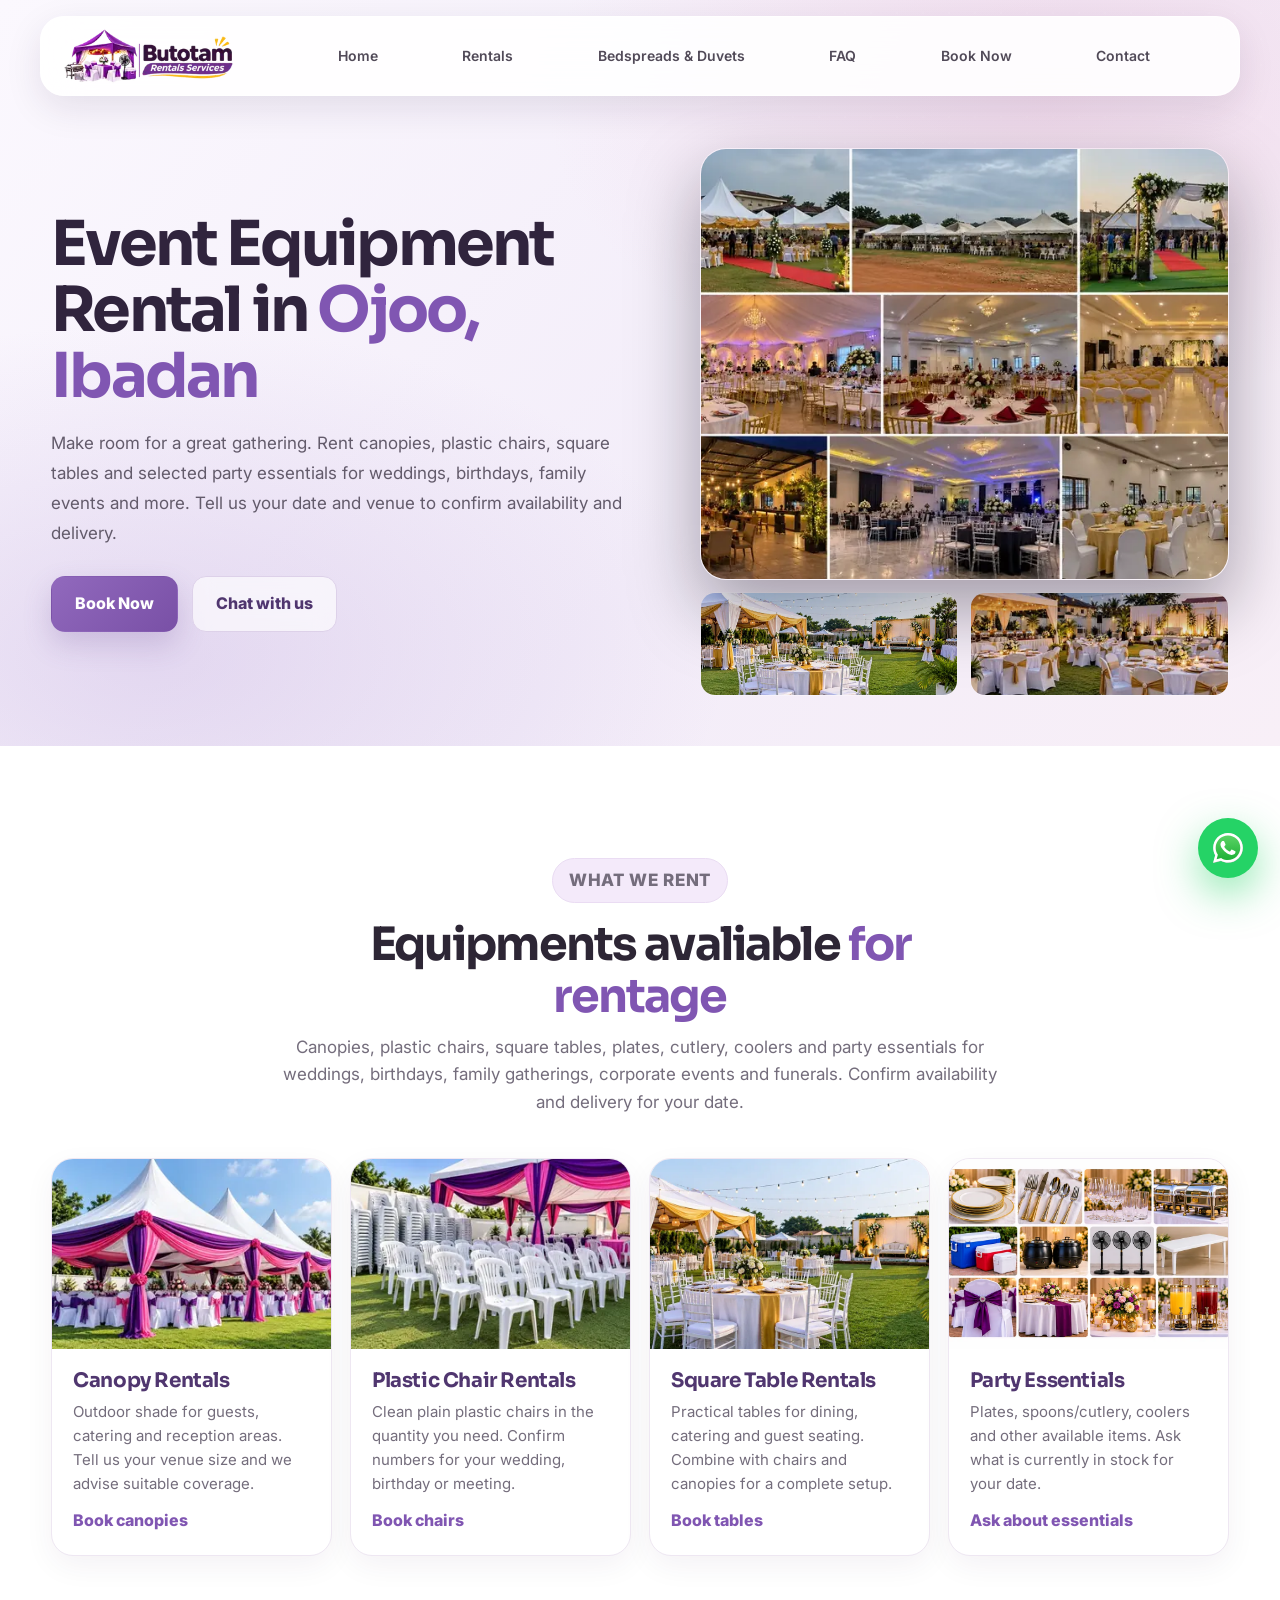
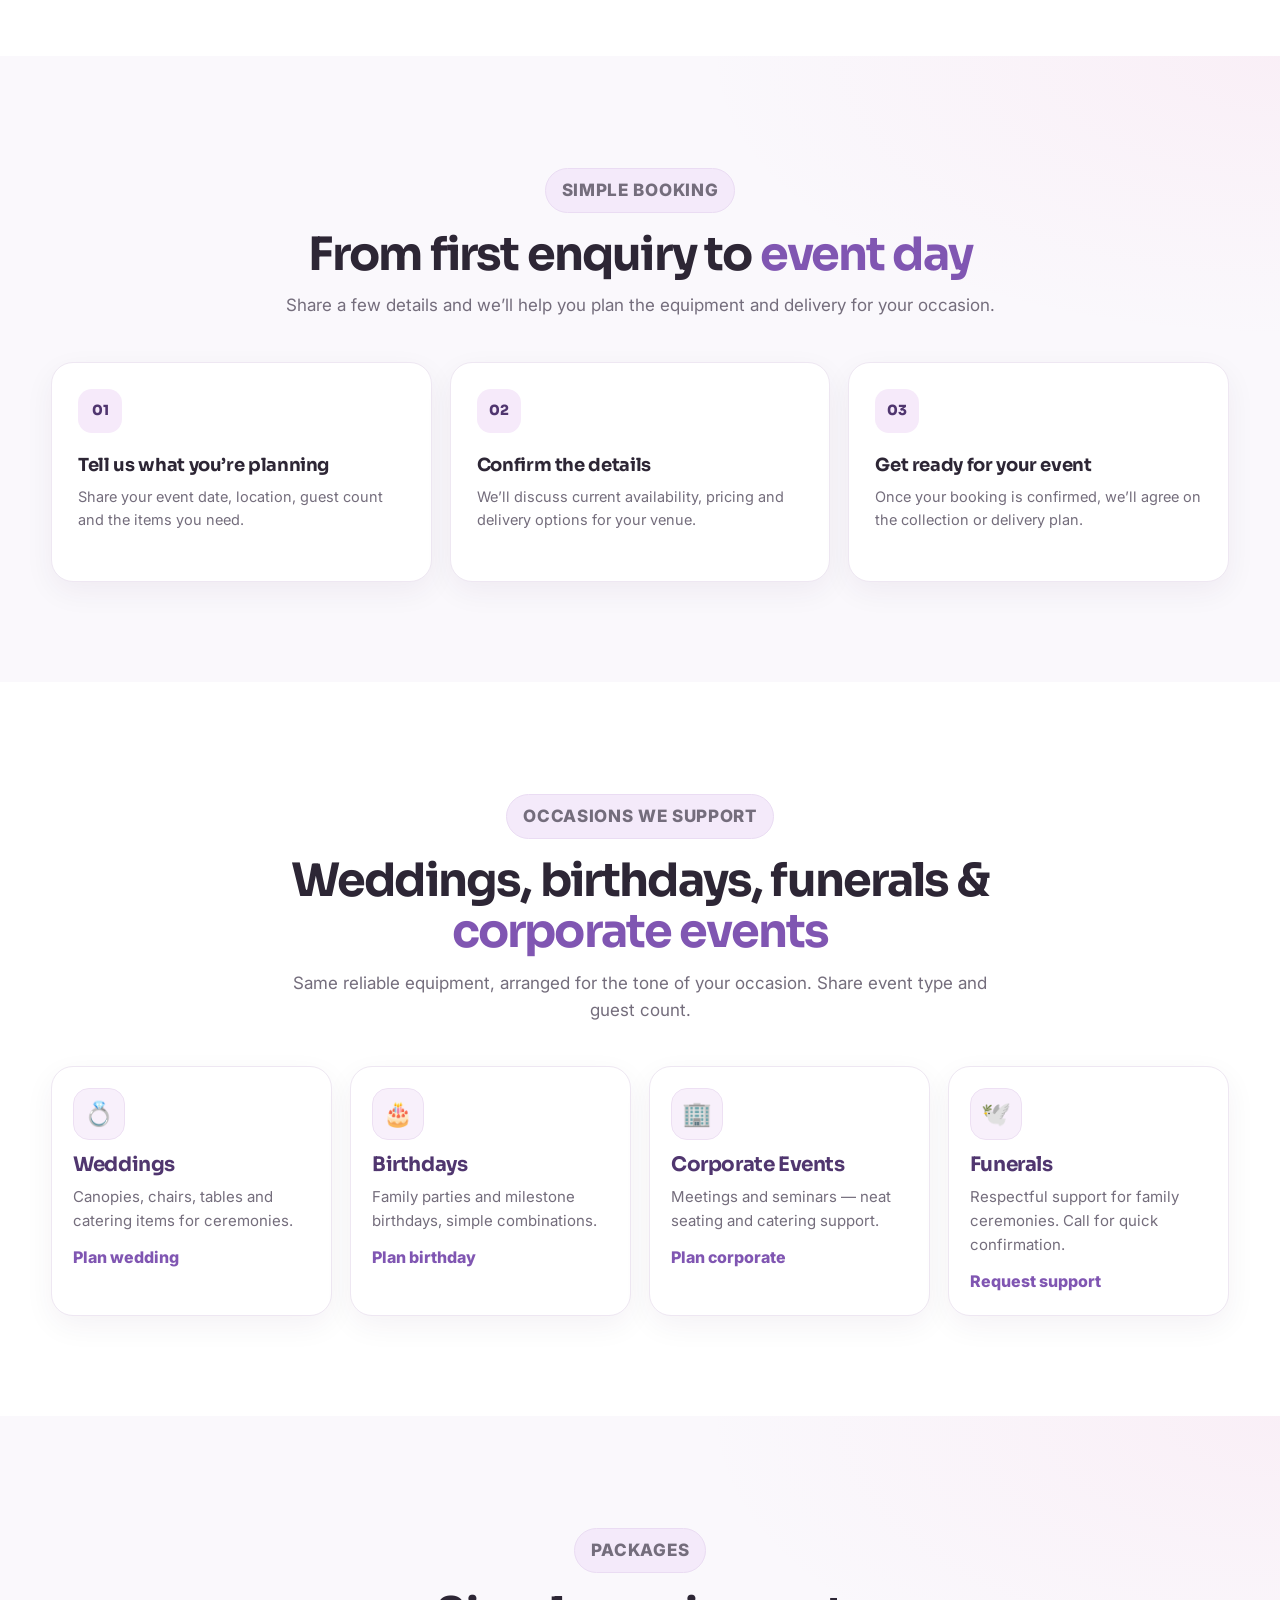
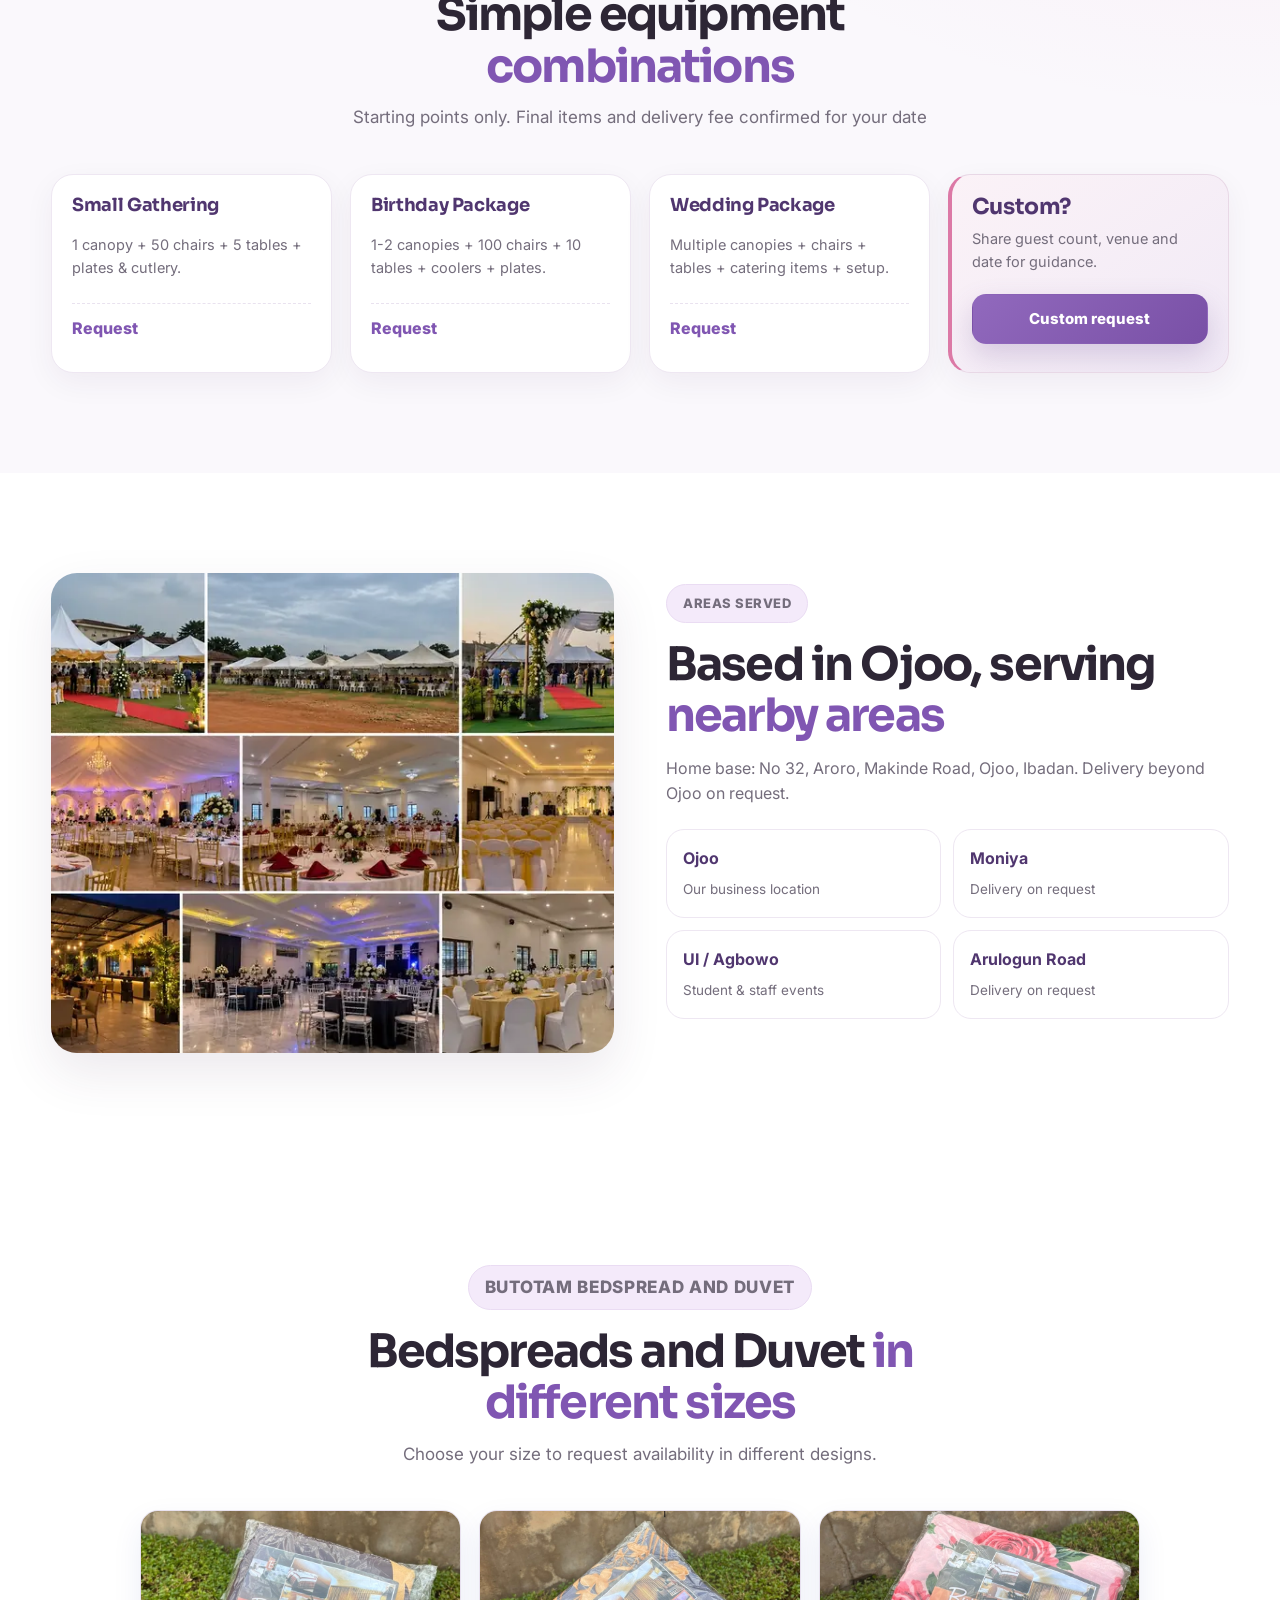
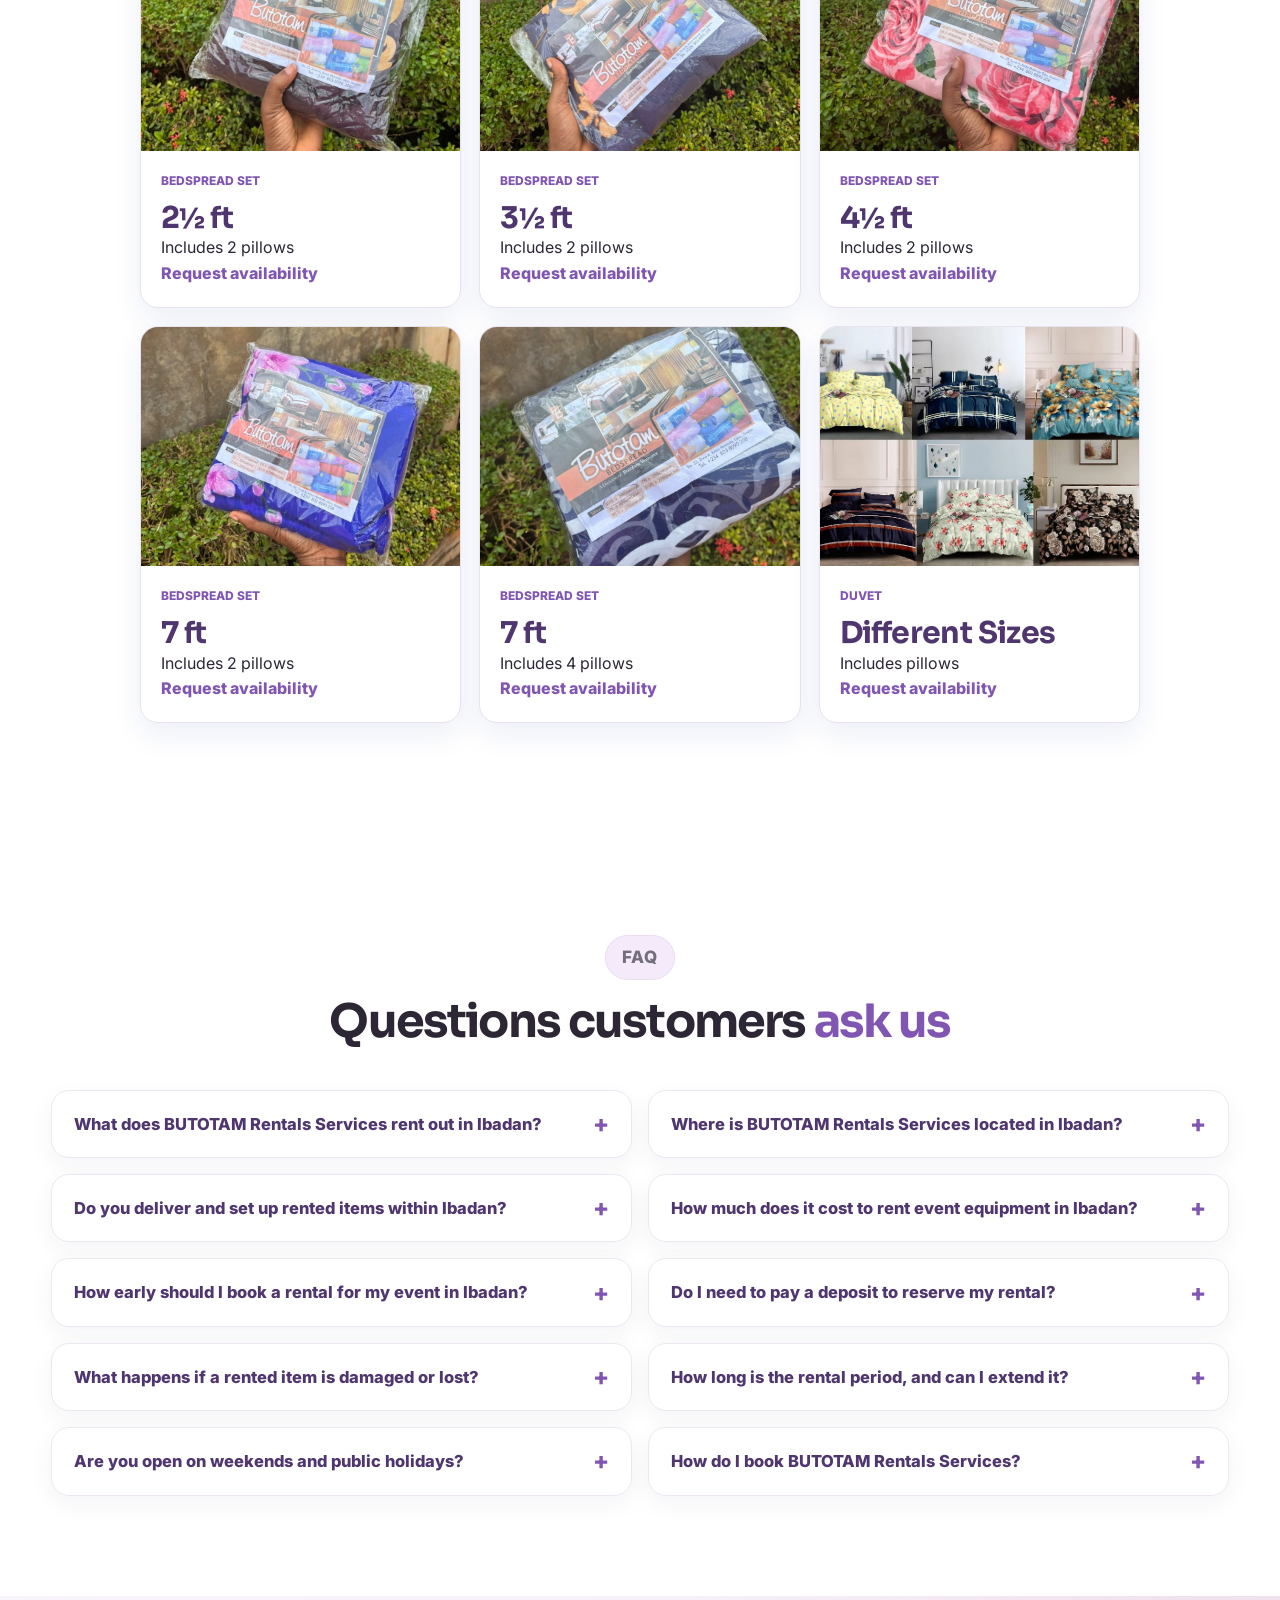
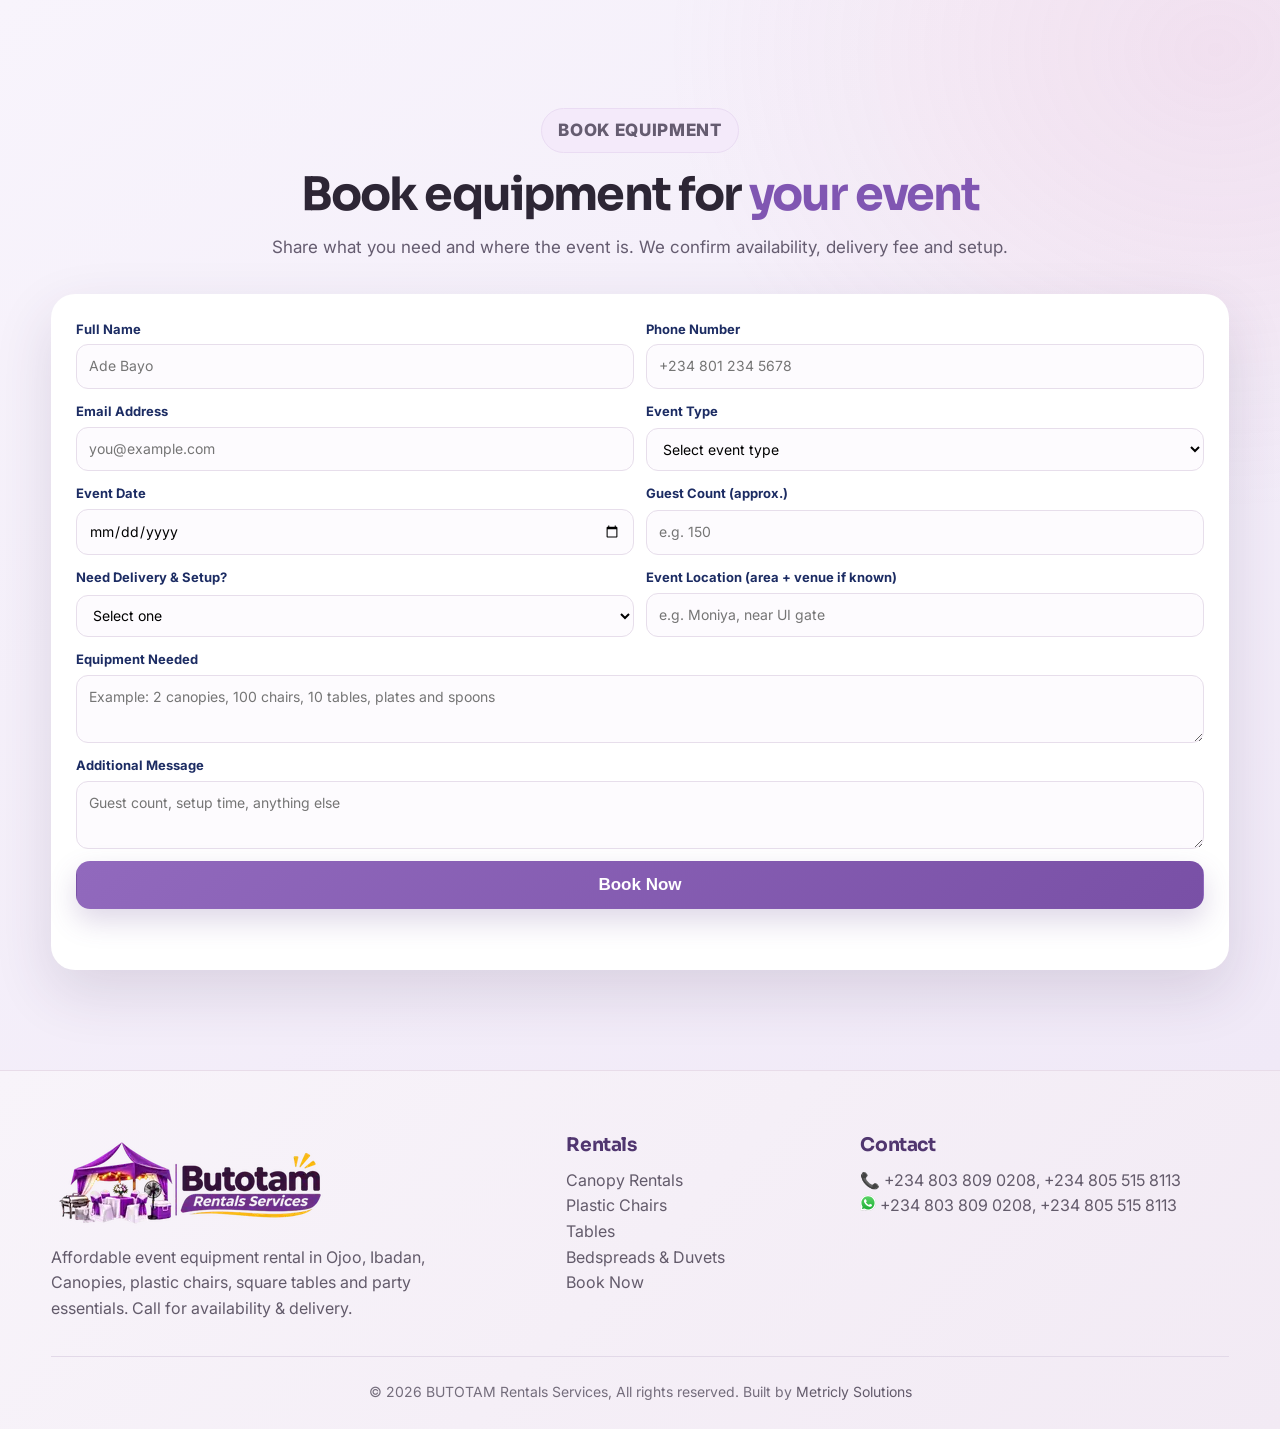
==== commit 0c5356e6: "page" ====
--- a/index.html
+++ b/index.html
@@ -19,8 +19,47 @@
   <meta name="twitter:card" content="summary_large_image" />
   <link rel="preconnect" href="https://fonts.googleapis.com">
   <link rel="preconnect" href="https://fonts.gstatic.com" crossorigin>
-  <link href="https://fonts.googleapis.com/css2?family=Sora:wght@400;600;700;800&family=Inter:wght@400;500;600;700&display=swap" rel="stylesheet">
-  <link rel="stylesheet" href="styles.css" />
+  <link rel="preload" href="https://fonts.googleapis.com/css2?family=Sora:wght@400;600;700;800&family=Inter:wght@400;500;600;700&display=swap" as="style" onload="this.onload=null;this.rel='stylesheet'">
+  <noscript><link href="https://fonts.googleapis.com/css2?family=Sora:wght@400;600;700;800&family=Inter:wght@400;500;600;700&display=swap" rel="stylesheet"></noscript>
+  <style>
+    *,*::before,*::after{box-sizing:border-box;margin:0;padding:0}
+    body{margin:0;color:#2e1065;background:#fff;font-family:"Inter",Arial,sans-serif;line-height:1.6;overflow-x:hidden}
+    h1,h2,h3{font-family:"Sora","Inter",sans-serif;line-height:1.12;letter-spacing:-.02em}
+    a{color:inherit;text-decoration:none}
+    img{max-width:100%}
+    .container{width:min(1200px,92%);margin:0 auto}
+    .site-header{position:fixed;z-index:50;top:16px;left:50%;width:min(1200px,calc(100% - 40px));transform:translateX(-50%);border:1px solid rgba(255,255,255,.7);border-radius:24px;background:rgba(255,255,255,.9);box-shadow:0 12px 36px rgba(37,20,54,.1);backdrop-filter:blur(18px)}
+    .navbar{display:flex;align-items:center;width:100%;min-height:72px;padding:8px 18px;gap:28px}
+    .brand{display:flex;align-items:center;flex:0 0 180px;min-width:0}
+    .brand-name{display:block;width:100%;min-width:0}
+    .brand-name img{display:block;width:100%;max-width:190px;height:auto;object-fit:contain}
+    .nav-links{display:flex;flex:1;align-items:center;justify-content:space-evenly;gap:14px;color:#514a58;font-size:14px;font-weight:600}
+    .menu-toggle{display:none;align-items:center;justify-content:center;flex-direction:column;gap:5px;width:48px;height:48px;border:1px solid #e9d5ff;border-radius:12px;background:#fff}
+    .menu-toggle span{display:block;width:22px;height:3px;border-radius:99px;background:#4c1d95}
+    .hero{position:relative;overflow:hidden;padding:148px 0 50px;color:#2e1065;background:radial-gradient(ellipse at 82% 13%,rgba(232,174,204,.3),transparent 34%),radial-gradient(ellipse at 12% 88%,rgba(190,166,220,.35),transparent 36%),linear-gradient(128deg,#fbf8fe 0%,#f3edf9 58%,#f8eff7 100%)}
+    .hero-grid{position:relative;display:grid;grid-template-columns:1.05fr .95fr;align-items:center;gap:clamp(32px,5vw,68px)}
+    .hero h1{max-width:660px;color:#30243d;font-size:clamp(40px,5vw,62px);line-height:1.06;letter-spacing:-.045em}
+    .hero-highlight{color:#8056b2}
+    .hero-text{max-width:580px;margin:20px 0 28px;color:#635b6b;font-size:17px;line-height:1.75}
+    .hero-actions{display:flex;flex-wrap:wrap;gap:14px}
+    .btn{display:inline-flex;min-height:50px;align-items:center;justify-content:center;padding:14px 23px;border:1px solid transparent;border-radius:14px;font-weight:800}
+    .btn-lime{color:#fff;background:linear-gradient(135deg,#9169bd,#7950a6)}
+    .hero .btn-glass{color:#50366f;border-color:#ddd1e9;background:rgba(255,255,255,.64)}
+    .hero-visual{position:relative}
+    .hero-main-img{overflow:hidden;border:1px solid rgba(255,255,255,.25);border-radius:26px;box-shadow:0 30px 70px rgba(12,6,20,.35)}
+    .hero-main-img img{display:block;width:100%;height:430px;object-fit:cover}
+    .hero-mini-row{display:grid;grid-template-columns:repeat(2,1fr);gap:12px;margin-top:12px}
+    .hero-mini-row img{width:100%;height:104px;border:1px solid rgba(255,255,255,.25);border-radius:15px;object-fit:cover}
+    .nav-links.active{display:grid;position:absolute;top:calc(100% + 10px);left:10px;right:10px;gap:6px;padding:12px;border:1px solid rgba(255,255,255,.8);border-radius:18px;background:#fff;box-shadow:0 18px 44px rgba(37,20,54,.16)}
+    .nav-links.active a{padding:12px 14px;border-radius:12px;color:#4c1d95}
+    .reveal{opacity:0;transform:translateY(28px);transition:opacity .7s ease,transform .7s ease}
+    .reveal.visible{opacity:1;transform:none}
+    @media(max-width:1020px){.site-header{width:calc(100% - 32px)}.navbar{min-height:68px}.nav-links{display:none}.menu-toggle{display:flex}.nav-links.active{display:grid}.hero{padding-top:128px}.hero-grid{grid-template-columns:1fr}.hero-content{max-width:720px}.hero-visual{width:min(720px,100%);margin:0 auto}}
+    @media(max-width:820px){.site-header{top:12px;width:min(780px,calc(100% - 18px))}.navbar{min-height:68px;padding:10px 14px;gap:12px}.brand{flex:0 0 auto}.brand-name{display:inline-flex;align-items:center;justify-content:center}.brand-name img{width:42px;height:42px;object-fit:contain}}
+    @media(max-width:600px){.site-header{top:10px;width:calc(100% - 20px);border-radius:19px}.navbar{min-height:62px;padding:7px 10px;gap:8px}.brand{flex:1 1 auto}.brand-name img{max-width:160px;height:auto}.menu-toggle{width:40px;height:40px}.hero{margin-top:16px;padding:106px 0 30px}.hero h1{font-size:clamp(37px,11vw,50px)}.hero-text{font-size:16px}.hero-actions{display:grid}.hero-actions .btn{width:100%}.hero-main-img img{height:290px}.hero-mini-row img{height:78px}}
+  </style>
+  <link rel="preload" href="styles.css" as="style" onload="this.onload=null;this.rel='stylesheet'">
+  <noscript><link rel="stylesheet" href="styles.css"></noscript>
   <link rel="icon" href="image/favicon.ico" sizes="any" />
   <link rel="icon" type="image/png" sizes="64x64" href="image/favicon.png" />
   <script type="application/ld+json">
@@ -144,16 +183,16 @@
   <header class="site-header" id="siteHeader">
     <nav class="navbar container" aria-label="Main navigation">
       <a href="/home" class="brand" aria-label="BUTOTAM Rentals Services home">
-        <span class="brand-name"><img src="image/btam-logo.webp" alt="BUTOTAM Rentals logo"></span>
+        <span class="brand-name"><img src="image/btam-logo.webp" srcset="image/btam-logo-190.webp 190w, image/btam-logo-280.webp 280w, image/btam-logo-380.webp 380w, image/btam-logo-560.webp 560w, image/btam-logo.webp 650w" sizes="(max-width: 600px) 160px, 190px" width="650" height="222" alt="BUTOTAM Rentals logo"></span>
       </a>
       <button class="menu-toggle" type="button" aria-label="Open navigation menu" aria-controls="navLinks" aria-expanded="false"><span></span><span></span><span></span></button>
       <div class="nav-links" id="navLinks">
         <a href="/home">Home</a>
-        <a href="#rentals">Rentals</a>
-        <a href="#bedspreads-duvets">Bedspreads &amp; Duvets</a>
-        <a href="#faq">FAQ</a>
-        <a href="#booking">Book Now</a>
-        <a href="#contact">Contact</a>
+        <a href="/rentals">Rentals</a>
+        <a href="/bedspread-duvets">Bedspreads &amp; Duvets</a>
+        <a href="/faq">FAQ</a>
+        <a href="/booking">Book Now</a>
+        <a href="/contact">Contact</a>
       </div>
     </nav>
   </header>
@@ -167,7 +206,7 @@
           <h1>Event Equipment Rental in <span class="hero-highlight">Ojoo, Ibadan</span></h1>
           <p class="hero-text">Make room for a great gathering. Rent canopies, plastic chairs, square tables and selected party essentials for weddings, birthdays, family events and more. Tell us your date and venue to confirm availability and delivery.</p>
           <div class="hero-actions">
-            <a href="#booking" class="btn btn-lime">Book Now</a>
+            <a href="/booking" class="btn btn-lime">Book Now</a>
             <a href="https://wa.me/2348038090208?text=Hello%20BUTOTAM%2C%20I%20need%20event%20equipment%20for%20my%20date.%20My%20location%20is%3A%20" class="btn btn-glass">Chat with us</a>
           </div>
           <!-- <div class="hero-proof">
@@ -180,11 +219,11 @@
         </div>
         <div class="hero-visual reveal">
           <div class="hero-main-img">
-            <img src="image/new.hero.webp" alt="Canopy tent available for rent in Ojoo, Ibadan" loading="eager" fetchpriority="high" />
+            <img src="image/new.hero.webp" srcset="image/new.hero-480.webp 480w, image/new.hero-768.webp 768w, image/new.hero-1024.webp 1024w, image/new.hero.webp 1280w" sizes="(max-width: 820px) 92vw, 550px" width="1280" height="855" alt="Canopy tent available for rent in Ojoo, Ibadan" loading="eager" fetchpriority="high" />
           </div>
           <div class="hero-mini-row">
-            <img src="image/hero.down.webp" alt="Plain plastic chairs for rent in Ibadan" loading="lazy" />
-            <img src="image/hero.beside.webp" alt="Event canopy setup in Ibadan" loading="lazy" />
+            <img src="image/hero.down.webp" srcset="image/hero.down-320.webp 320w, image/hero.down-640.webp 640w, image/hero.down.webp 960w" sizes="(max-width: 820px) 29vw, 170px" width="960" height="480" alt="Plain plastic chairs for rent in Ibadan" loading="lazy" />
+            <img src="image/hero.beside.webp" srcset="image/hero.beside-320.webp 320w, image/hero.beside-640.webp 640w, image/hero.beside.webp 960w" sizes="(max-width: 820px) 29vw, 170px" width="960" height="540" alt="Event canopy setup in Ibadan" loading="lazy" />
           </div>
         </div>
       </div>
@@ -205,32 +244,32 @@
         </div>
         <div class="service-grid">
           <article class="service-card reveal">
-            <div class="service-img"><img src="image/canopy.webp" alt="Canopy rental in Ojoo, Ibadan" loading="lazy" /></div>
+            <div class="service-img"><img src="image/canopy.webp" srcset="image/canopy-320.webp 320w, image/canopy-640.webp 640w, image/canopy.webp 900w" sizes="(max-width: 900px) 46vw, 285px" width="900" height="600" alt="Canopy rental in Ojoo, Ibadan" loading="lazy" /></div>
             <div class="service-body">
             <h3>Canopy Rentals</h3>
             <p>Outdoor shade for guests, catering and reception areas. Tell us your venue size and we advise suitable coverage.</p>
-            <a href="#booking" class="mini-link" data-item="Canopies">Book canopies </a></div>
+            <a href="/booking" class="mini-link" data-item="Canopies">Book canopies </a></div>
           </article>
           <article class="service-card reveal">
-            <div class="service-img"><img src="image/chairs.webp" alt="Plastic chair rental in Ibadan" loading="lazy" /></div>
+            <div class="service-img"><img src="image/chairs.webp" srcset="image/chairs-320.webp 320w, image/chairs-640.webp 640w, image/chairs.webp 900w" sizes="(max-width: 900px) 46vw, 285px" width="900" height="600" alt="Plastic chair rental in Ibadan" loading="lazy" /></div>
             <div class="service-body">
             <h3>Plastic Chair Rentals</h3>
             <p>Clean plain plastic chairs in the quantity you need. Confirm numbers for your wedding, birthday or meeting.</p>
-            <a href="#booking" class="mini-link" data-item="Plastic chairs">Book chairs</a></div>
+            <a href="/booking" class="mini-link" data-item="Plastic chairs">Book chairs</a></div>
           </article>
           <article class="service-card reveal">
             <div class="service-img service-img--placeholder" aria-hidden="true"><img src="/image/hero.down.webp" alt=""></div>
             <div class="service-body">
             <h3>Square Table Rentals</h3>
             <p>Practical tables for dining, catering and guest seating. Combine with chairs and canopies for a complete setup.</p>
-            <a href="#booking" class="mini-link" data-item="Square tables">Book tables</a></div>
+            <a href="/booking" class="mini-link" data-item="Square tables">Book tables</a></div>
           </article>
           <article class="service-card reveal">
             <div class="service-img service-img--placeholder" aria-hidden="true"><img src="image/party.webp" alt=""></div>
             <div class="service-body">
             <h3>Party Essentials</h3>
             <p>Plates, spoons/cutlery, coolers and other available items. Ask what is currently in stock for your date.</p>
-            <a href="#booking" class="mini-link" data-item="Party essentials (plates, cutlery, coolers)">Ask about essentials</a></div>
+            <a href="/booking" class="mini-link" data-item="Party essentials (plates, cutlery, coolers)">Ask about essentials</a></div>
           </article>
         </div>
       </div>
@@ -259,10 +298,10 @@
           <p>Same reliable equipment, arranged for the tone of your occasion. Share event type and guest count.</p>
         </div>
         <div class="service-grid occasions-grid">
-          <article class="service-card reveal"><div class="service-body"><span class="s-icon">💍</span><h3>Weddings</h3><p>Canopies, chairs, tables and catering items for ceremonies.</p><a href="#booking" class="mini-link" data-item="Wedding setup">Plan wedding</a></div></article>
-          <article class="service-card reveal"><div class="service-body"><span class="s-icon">🎂</span><h3>Birthdays</h3><p>Family parties and milestone birthdays, simple combinations.</p><a href="#booking" class="mini-link" data-item="Birthday setup">Plan birthday</a></div></article>
-          <article class="service-card reveal"><div class="service-body"><span class="s-icon">🏢</span><h3>Corporate Events</h3><p>Meetings and seminars — neat seating and catering support.</p><a href="#booking" class="mini-link" data-item="Corporate setup">Plan corporate</a></div></article>
-          <article class="service-card reveal"><div class="service-body"><span class="s-icon">🕊️</span><h3>Funerals</h3><p>Respectful support for family ceremonies. Call for quick confirmation.</p><a href="#booking" class="mini-link" data-item="Funeral support">Request support</a></div></article>
+          <article class="service-card reveal"><div class="service-body"><span class="s-icon">💍</span><h3>Weddings</h3><p>Canopies, chairs, tables and catering items for ceremonies.</p><a href="/booking" class="mini-link" data-item="Wedding setup">Plan wedding</a></div></article>
+          <article class="service-card reveal"><div class="service-body"><span class="s-icon">🎂</span><h3>Birthdays</h3><p>Family parties and milestone birthdays, simple combinations.</p><a href="/booking" class="mini-link" data-item="Birthday setup">Plan birthday</a></div></article>
+          <article class="service-card reveal"><div class="service-body"><span class="s-icon">🏢</span><h3>Corporate Events</h3><p>Meetings and seminars — neat seating and catering support.</p><a href="/booking" class="mini-link" data-item="Corporate setup">Plan corporate</a></div></article>
+          <article class="service-card reveal"><div class="service-body"><span class="s-icon">🕊️</span><h3>Funerals</h3><p>Respectful support for family ceremonies. Call for quick confirmation.</p><a href="/booking" class="mini-link" data-item="Funeral support">Request support</a></div></article>
         </div>
       </div>
     </section>
@@ -275,10 +314,10 @@
           <p>Starting points only. Final items and delivery fee confirmed for your date</p>
         </div>
         <div class="equipment-grid packages-grid">
-          <article class="equipment-card reveal"><div class="equipment-body"><h3>Small Gathering</h3><p>1 canopy + 50 chairs + 5 tables + plates & cutlery.</p><div class="eq-foot"><a href="#booking" class="mini-link" data-item="Small Gathering package">Request </a></div></div></article>
-          <article class="equipment-card reveal"><div class="equipment-body"><h3>Birthday Package</h3><p>1-2 canopies + 100 chairs + 10 tables + coolers + plates.</p><div class="eq-foot"><a href="#booking" class="mini-link" data-item="Birthday package">Request </a></div></div></article>
-          <article class="equipment-card reveal"><div class="equipment-body"><h3>Wedding Package</h3><p>Multiple canopies + chairs + tables + catering items + setup.</p><div class="eq-foot"><a href="#booking" class="mini-link" data-item="Wedding package">Request </a></div></div></article>
-          <article class="equipment-card reveal cta-card"><div class="equipment-body"><h3>Custom?</h3><p>Share guest count, venue and date for guidance.</p><a href="#booking" class="btn btn-lime sm">Custom request </a></div></article>
+          <article class="equipment-card reveal"><div class="equipment-body"><h3>Small Gathering</h3><p>1 canopy + 50 chairs + 5 tables + plates & cutlery.</p><div class="eq-foot"><a href="/booking" class="mini-link" data-item="Small Gathering package">Request </a></div></div></article>
+          <article class="equipment-card reveal"><div class="equipment-body"><h3>Birthday Package</h3><p>1-2 canopies + 100 chairs + 10 tables + coolers + plates.</p><div class="eq-foot"><a href="/booking" class="mini-link" data-item="Birthday package">Request </a></div></div></article>
+          <article class="equipment-card reveal"><div class="equipment-body"><h3>Wedding Package</h3><p>Multiple canopies + chairs + tables + catering items + setup.</p><div class="eq-foot"><a href="/booking" class="mini-link" data-item="Wedding package">Request </a></div></div></article>
+          <article class="equipment-card reveal cta-card"><div class="equipment-body"><h3>Custom?</h3><p>Share guest count, venue and date for guidance.</p><a href="/booking" class="btn btn-lime sm">Custom request </a></div></article>
         </div>
       </div>
     </section>
@@ -286,7 +325,7 @@
     <section class="section why-section" id="areas">
       <div class="container why-grid">
         <div class="why-image reveal">
-          <img src="image/new.hero.webp" alt="Event equipment set up outdoors in Ojoo, Ibadan" loading="lazy" />
+          <img src="image/new.hero.webp" srcset="image/new.hero-480.webp 480w, image/new.hero-768.webp 768w, image/new.hero-1024.webp 1024w, image/new.hero.webp 1280w" sizes="(max-width: 820px) 92vw, 550px" width="1280" height="855" alt="Event equipment set up outdoors in Ojoo, Ibadan" loading="lazy" />
         </div>
         <div class="reveal">
           <p class="eyebrow">Areas served</p>
@@ -491,18 +530,18 @@
     <div class="container footer-grid">
       <div>
         <a href="/home" class="brand footer-brand">
-          <img src="image/btam-logo.webp" alt="BUTOTAM Rentals Services logo" class="logo-img logo-img-light" loading="lazy" />
+          <img src="image/btam-logo.webp" srcset="image/btam-logo-190.webp 190w, image/btam-logo-280.webp 280w, image/btam-logo-380.webp 380w, image/btam-logo-560.webp 560w, image/btam-logo.webp 650w" sizes="(max-width: 600px) 230px, 280px" width="650" height="222" alt="BUTOTAM Rentals Services logo" class="logo-img logo-img-light" loading="lazy" />
         </a>
         <p class="footer-intro">Affordable event equipment rental in Ojoo, Ibadan,<br>Canopies, plastic chairs, square tables and party <br> essentials. Call for availability & delivery.</p>
         <!-- <div class="footer-badges"><span>✔ Ojoo, Ibadan</span><span>✔ Event equipment rentals</span><span>✔ 0803 809 0208</span></div> -->
       </div>
       <div>
         <h3>Rentals</h3>
-        <p><a href="#rentals">Canopy Rentals</a></p>
-        <p><a href="#rentals">Plastic Chairs</a></p>
-        <p><a href="#rentals">Tables</a></p>
-        <p><a href="#bedspreads-duvets">Bedspreads &amp; Duvets</a></p>
-        <p><a href="#booking">Book Now</a></p>
+        <p><a href="/rentals">Canopy Rentals</a></p>
+        <p><a href="/rentals">Plastic Chairs</a></p>
+        <p><a href="/rentals">Tables</a></p>
+        <p><a href="/bedspread-duvets">Bedspreads &amp; Duvets</a></p>
+        <p><a href="/booking">Book Now</a></p>
       </div>
       <div>
         <h3>Contact</h3>
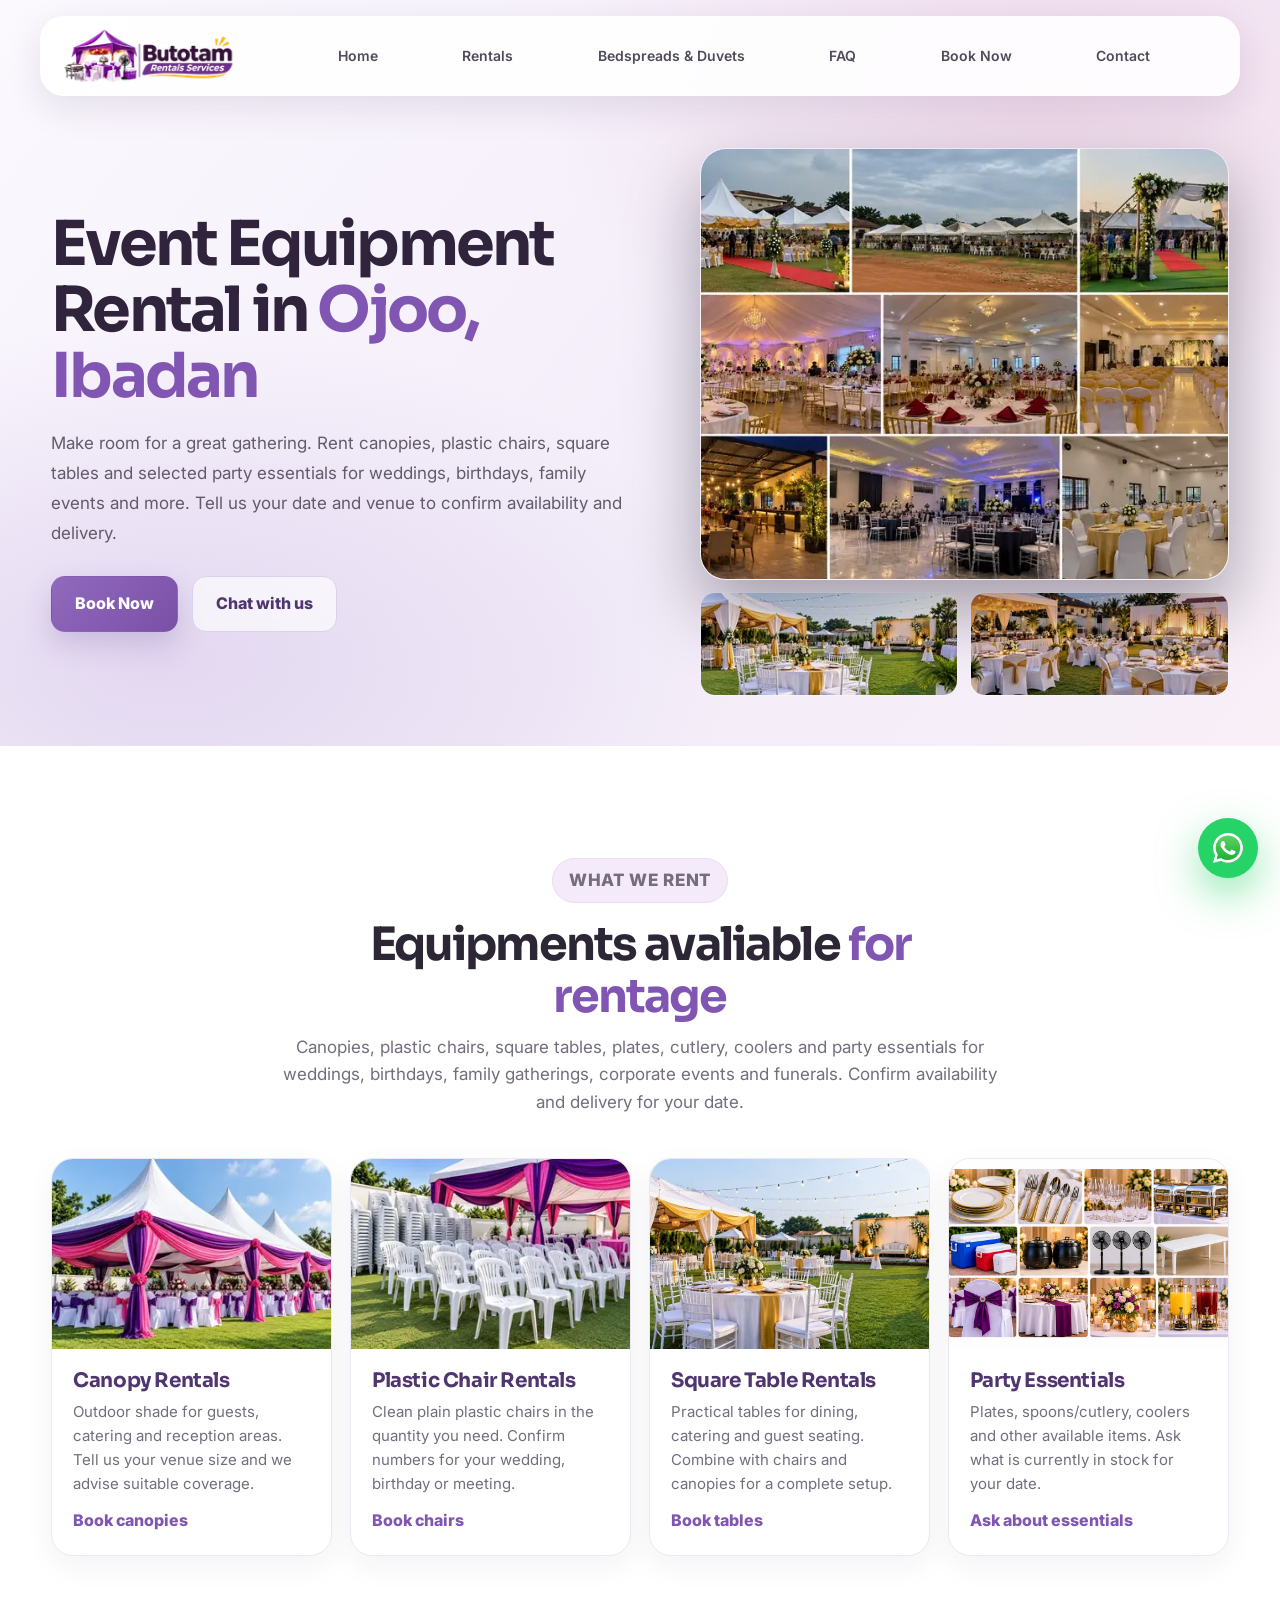
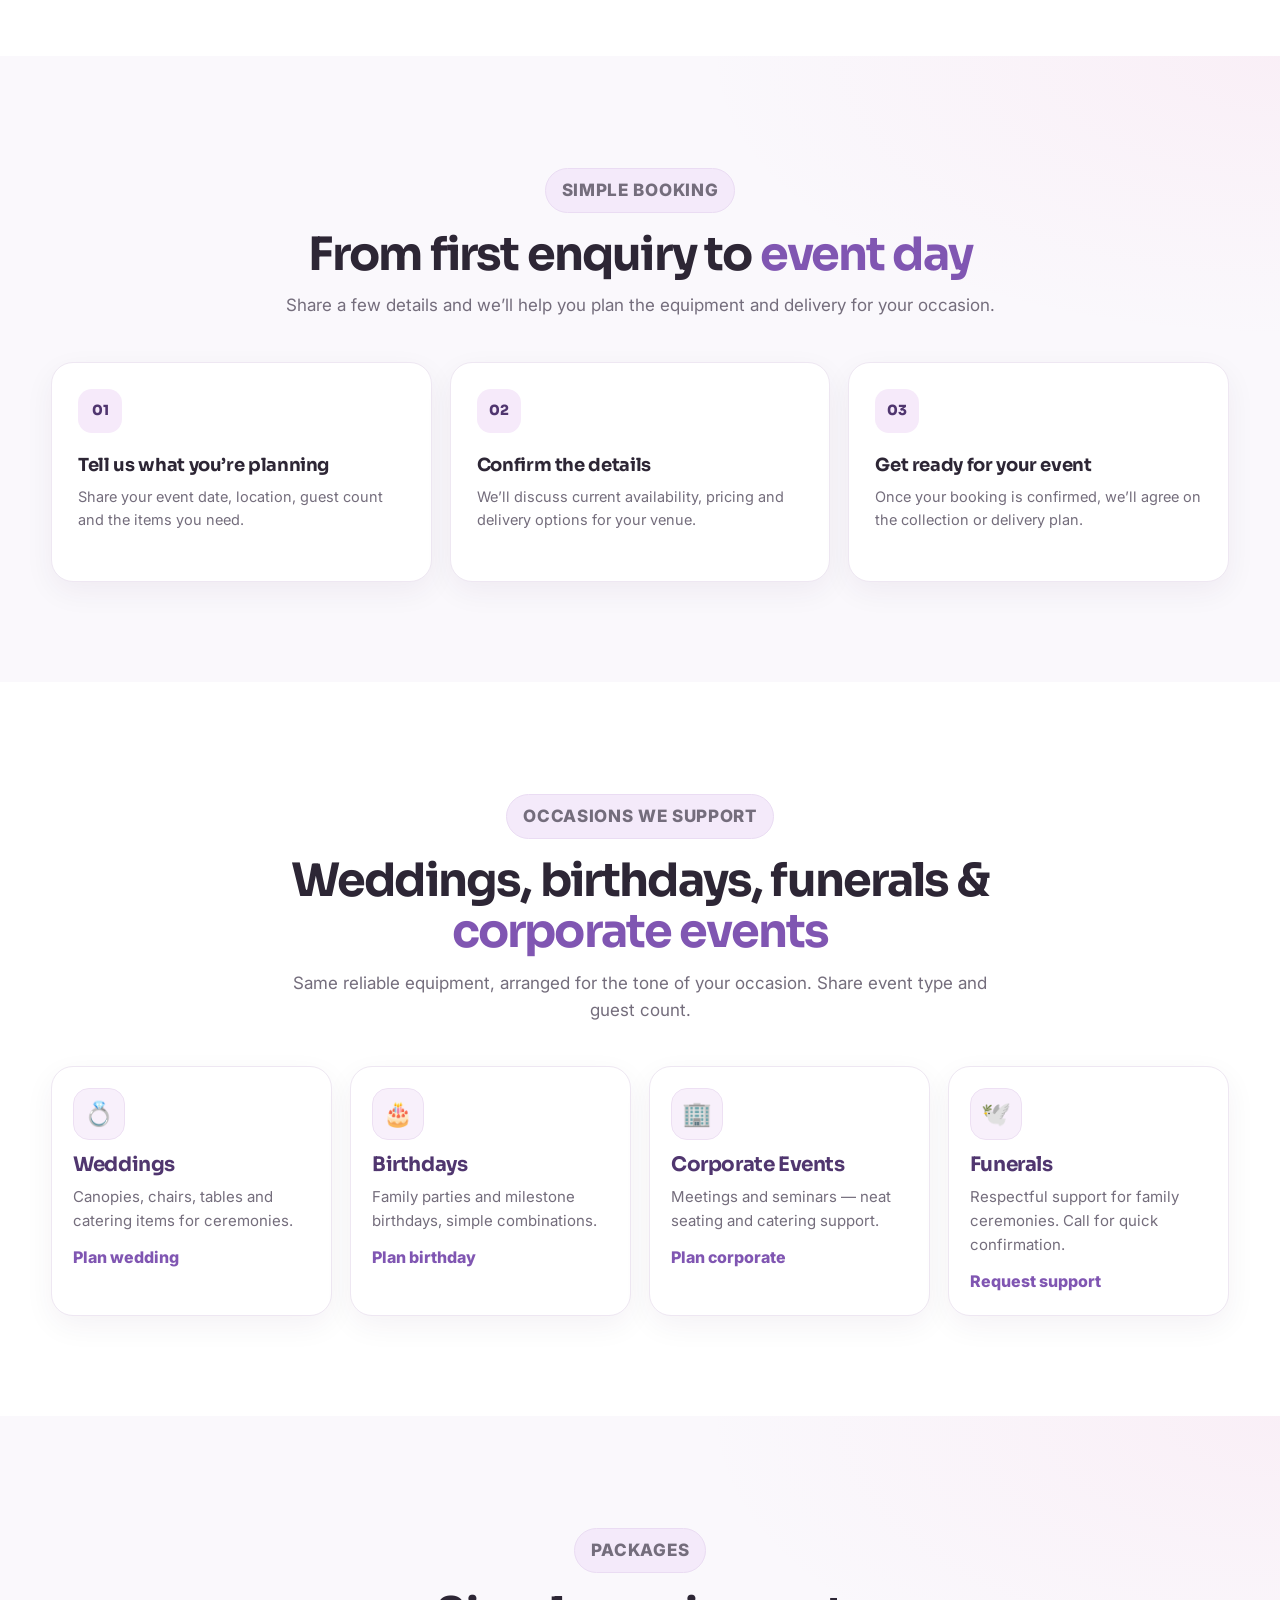
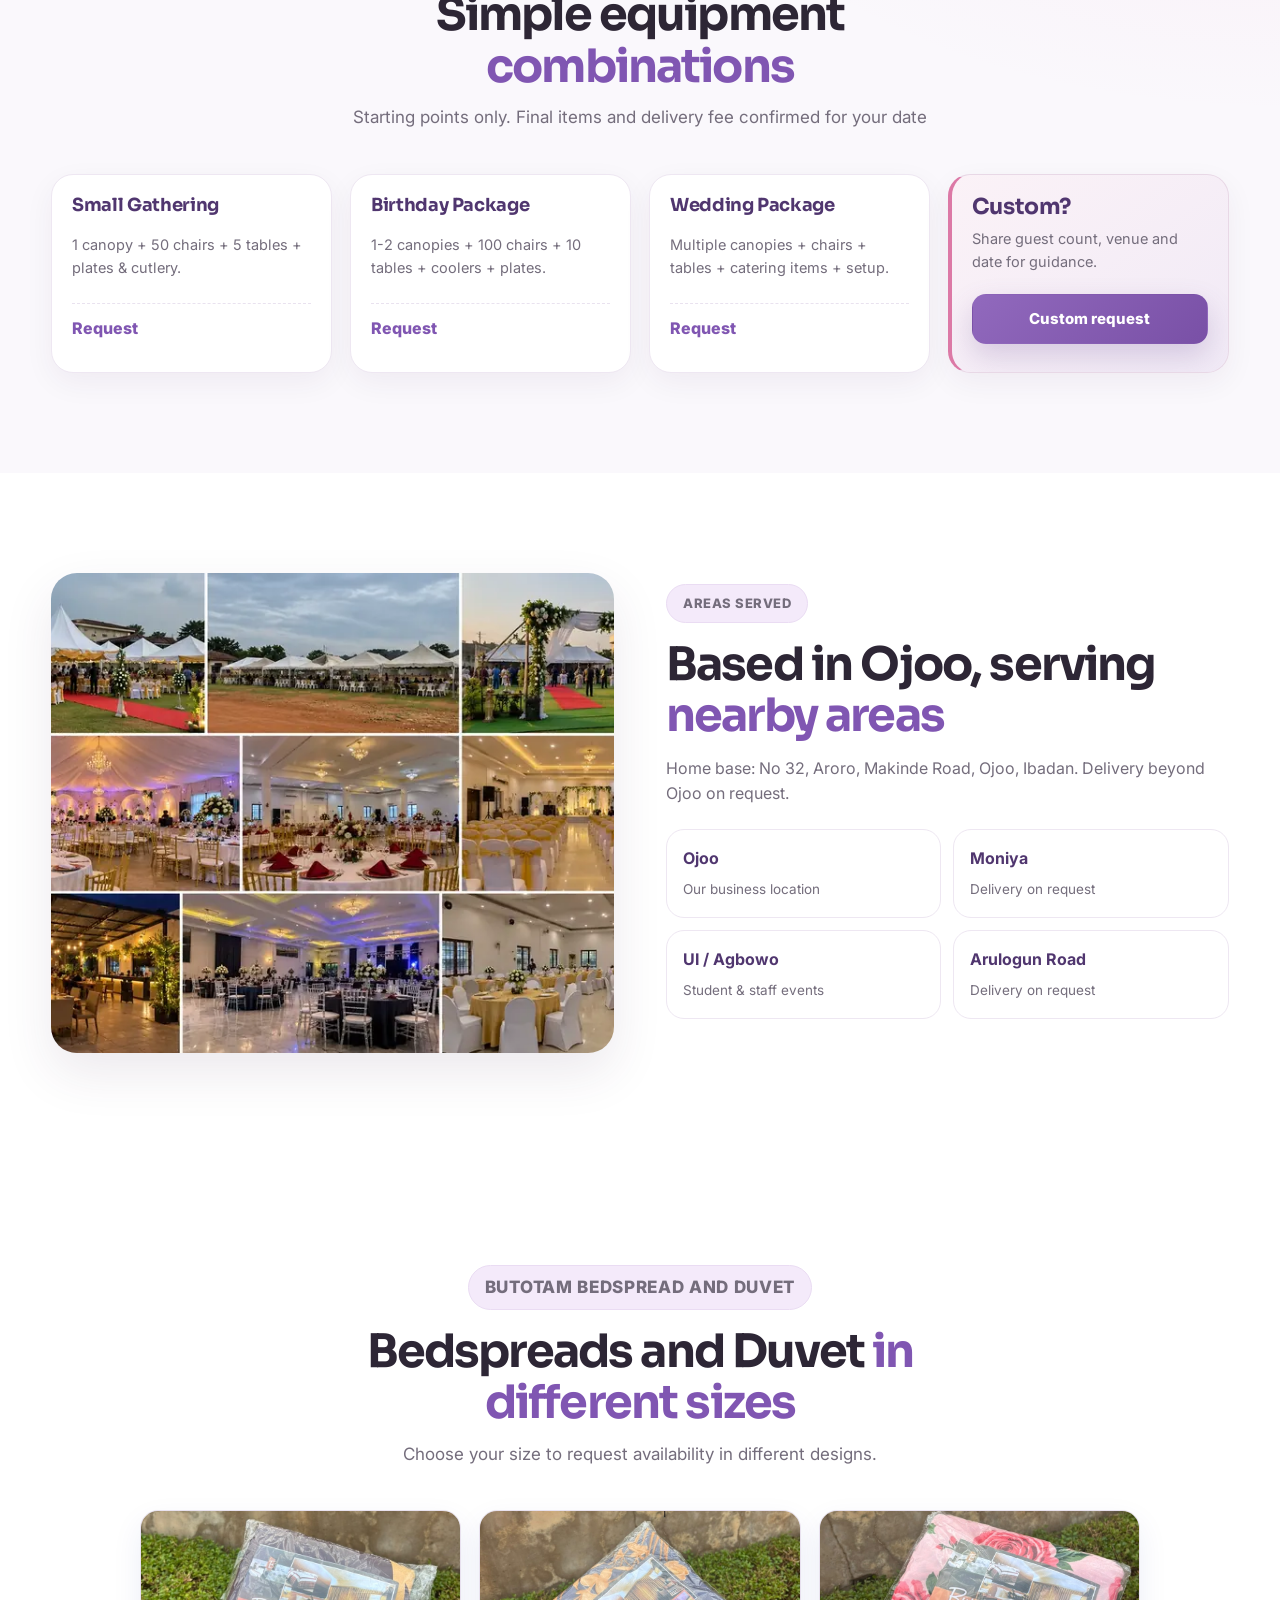
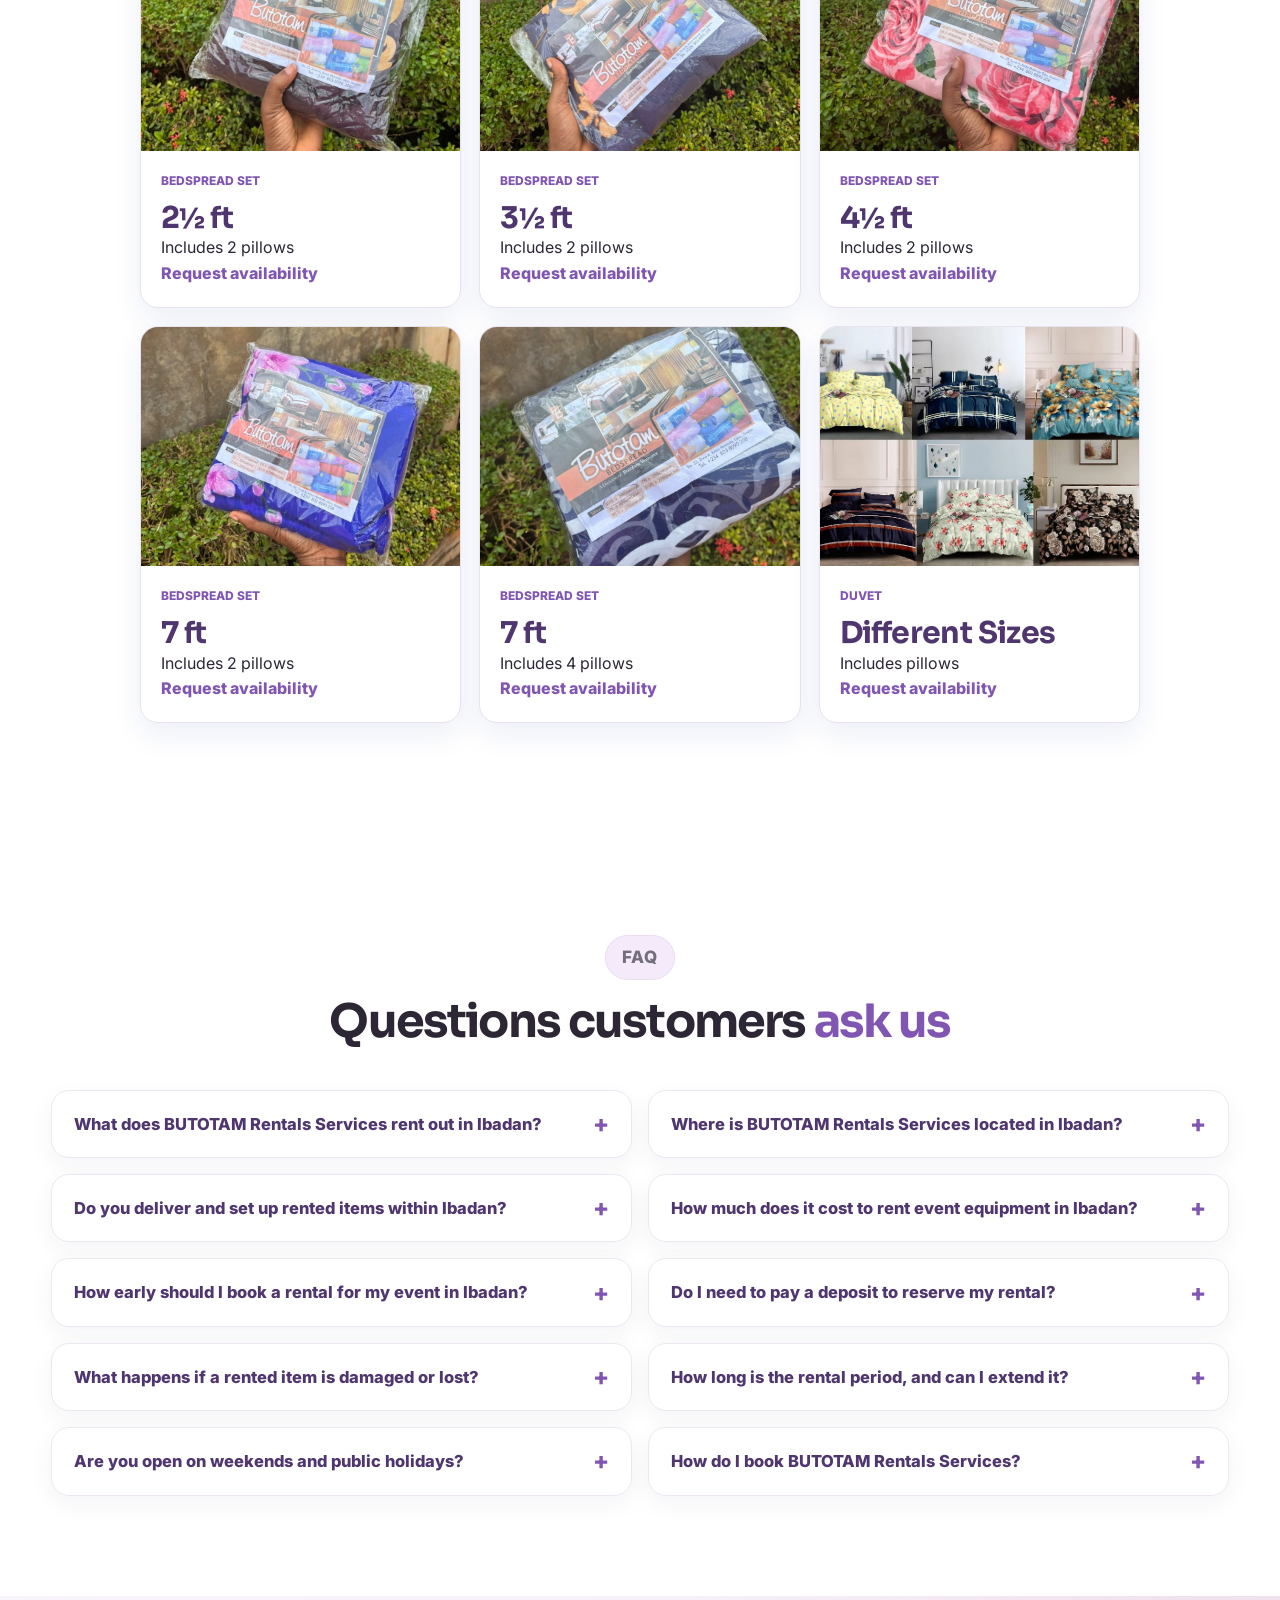
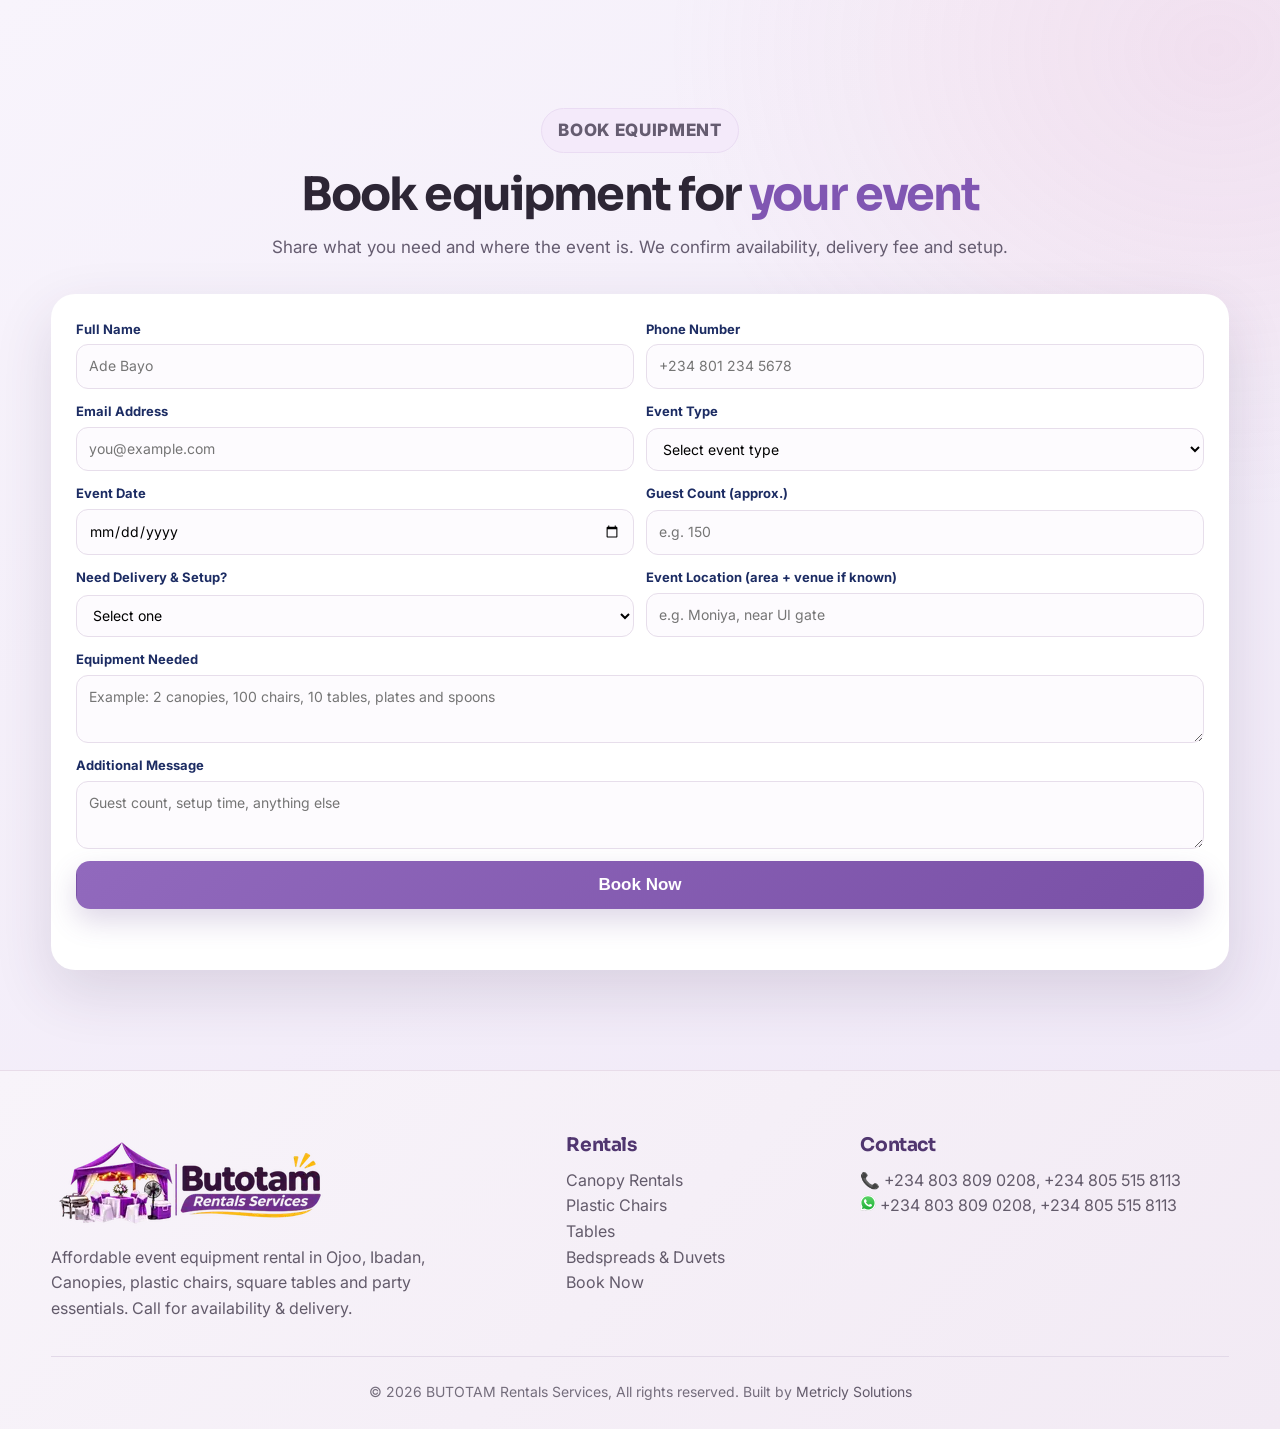
==== commit 311b8d54: "FAVICON" ====
--- a/index.html
+++ b/index.html
@@ -11,10 +11,11 @@
   <meta name="geo.placename" content="Ojoo, Ibadan" />
   <!-- Open Graph -->
   <meta property="og:type" content="website" />
+  <meta property="og:site_name" content="BUTOTAM RENTALS" />
   <meta property="og:title" content="BUTOTAM Rentals — Event Equipment Rental in Ojoo, Ibadan" />
   <meta property="og:description" content="Canopies, plastic chairs, square tables & party essentials. Confirm availability, delivery & setup on call or WhatsApp: 0803 809 0208." />
-  <meta property="og:url" content="https://www.butotamrentals.com.ng/" />
-  <meta property="og:image" content="https://www.butotamrentals.com.ng/image/canopy.png" />
+  <meta property="og:url" content="https://www.butotamrentals.com/" />
+  <meta property="og:image" content="https://www.butotamrentals.com/image/canopy.png" />
   <meta property="og:locale" content="en_NG" />
   <meta name="twitter:card" content="summary_large_image" />
   <link rel="preconnect" href="https://fonts.googleapis.com">
@@ -60,16 +61,24 @@
   </style>
   <link rel="preload" href="styles.css" as="style" onload="this.onload=null;this.rel='stylesheet'">
   <noscript><link rel="stylesheet" href="styles.css"></noscript>
-  <link rel="icon" href="image/favicon.ico" sizes="any" />
-  <link rel="icon" type="image/png" sizes="64x64" href="image/favicon.png" />
+  <link rel="icon" type="image/png" sizes="96x96" href="image/new-favicon.png" />
+  <script type="application/ld+json">
+  {
+    "@context": "https://schema.org",
+    "@type": "WebSite",
+    "name": "BUTOTAM RENTALS",
+    "alternateName": "BUTOTAM Rentals",
+    "url": "https://www.butotamrentals.com/"
+  }
+  </script>
   <script type="application/ld+json">
   {
     "@context": "https://schema.org",
     "@type": "LocalBusiness",
-    "@id": "https://www.butotamrentals.com.ng/#business",
+    "@id": "https://www.butotamrentals.com/#business",
     "name": "BUTOTAM Rentals Services",
-    "url": "https://www.butotamrentals.com.ng/",
-    "image": "https://www.butotamrentals.com.ng/image/Logo.png",
+    "url": "https://www.butotamrentals.com/",
+    "image": "https://www.butotamrentals.com/image/Logo.png",
     "description": "Event equipment rental in Ojoo, Ibadan: canopies, plastic chairs, square tables, plates, cutlery, coolers and party essentials for weddings, birthdays, funerals and corporate events.",
     "address": {
       "@type": "PostalAddress",
@@ -177,6 +186,17 @@
     ]
   }
   </script>
+  <!-- Google tag (gtag.js) -->
+<script async src="https://www.googletagmanager.com/gtag/js?id=G-S9JP01N49G"></script>
+<script>
+  window.dataLayer = window.dataLayer || [];
+  function gtag(){dataLayer.push(arguments);}
+  gtag('js', new Date());
+
+  gtag('config', 'G-S9JP01N49G');
+</script>
+<script src="https://analytics.ahrefs.com/analytics.js" data-key="FE8h/J+j62wCZCJRz+NlGA" async></script>
+<meta name="ahrefs-site-verification" content="f9742c54e62b74ddc854f11d47dfdaaea8dbdff4ff29a5b4187ed39adecd2224">
 </head>
 <body>
   <a class="skip-link" href="#main-content">Skip to main content</a>
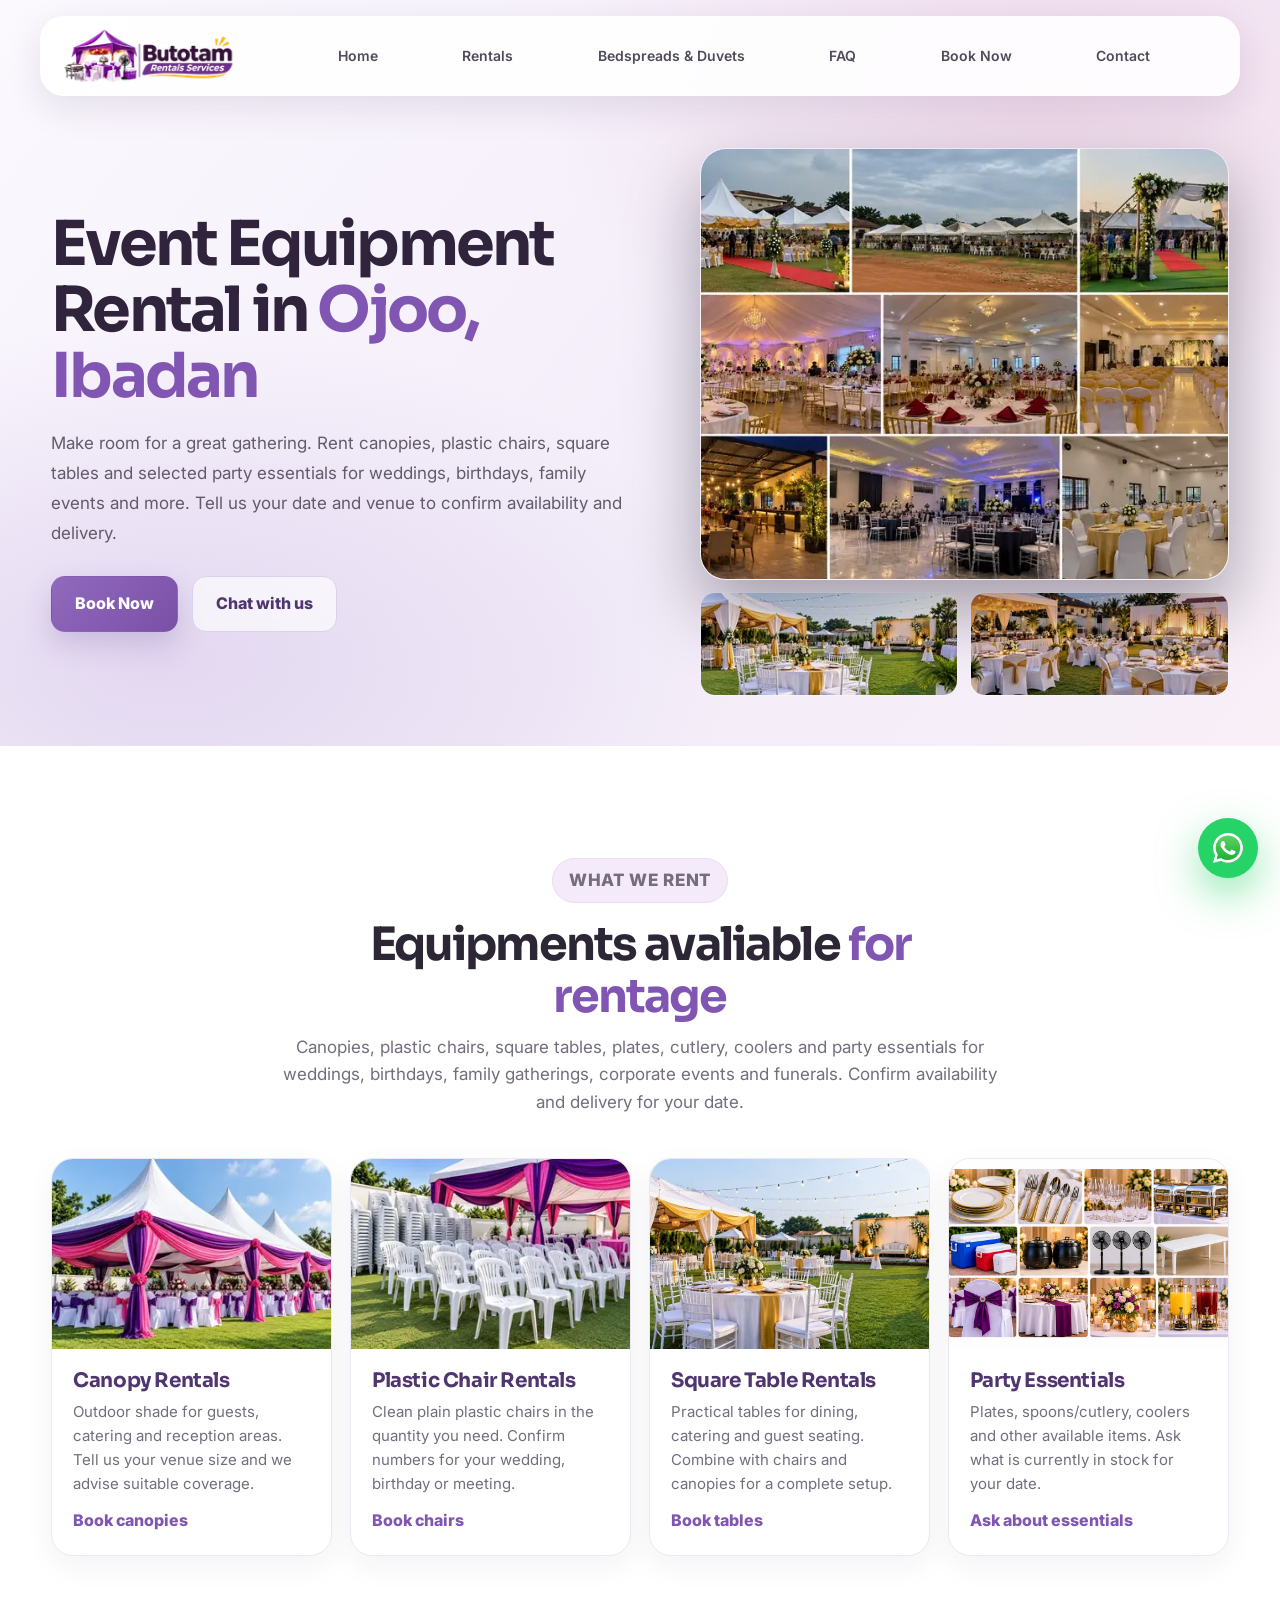
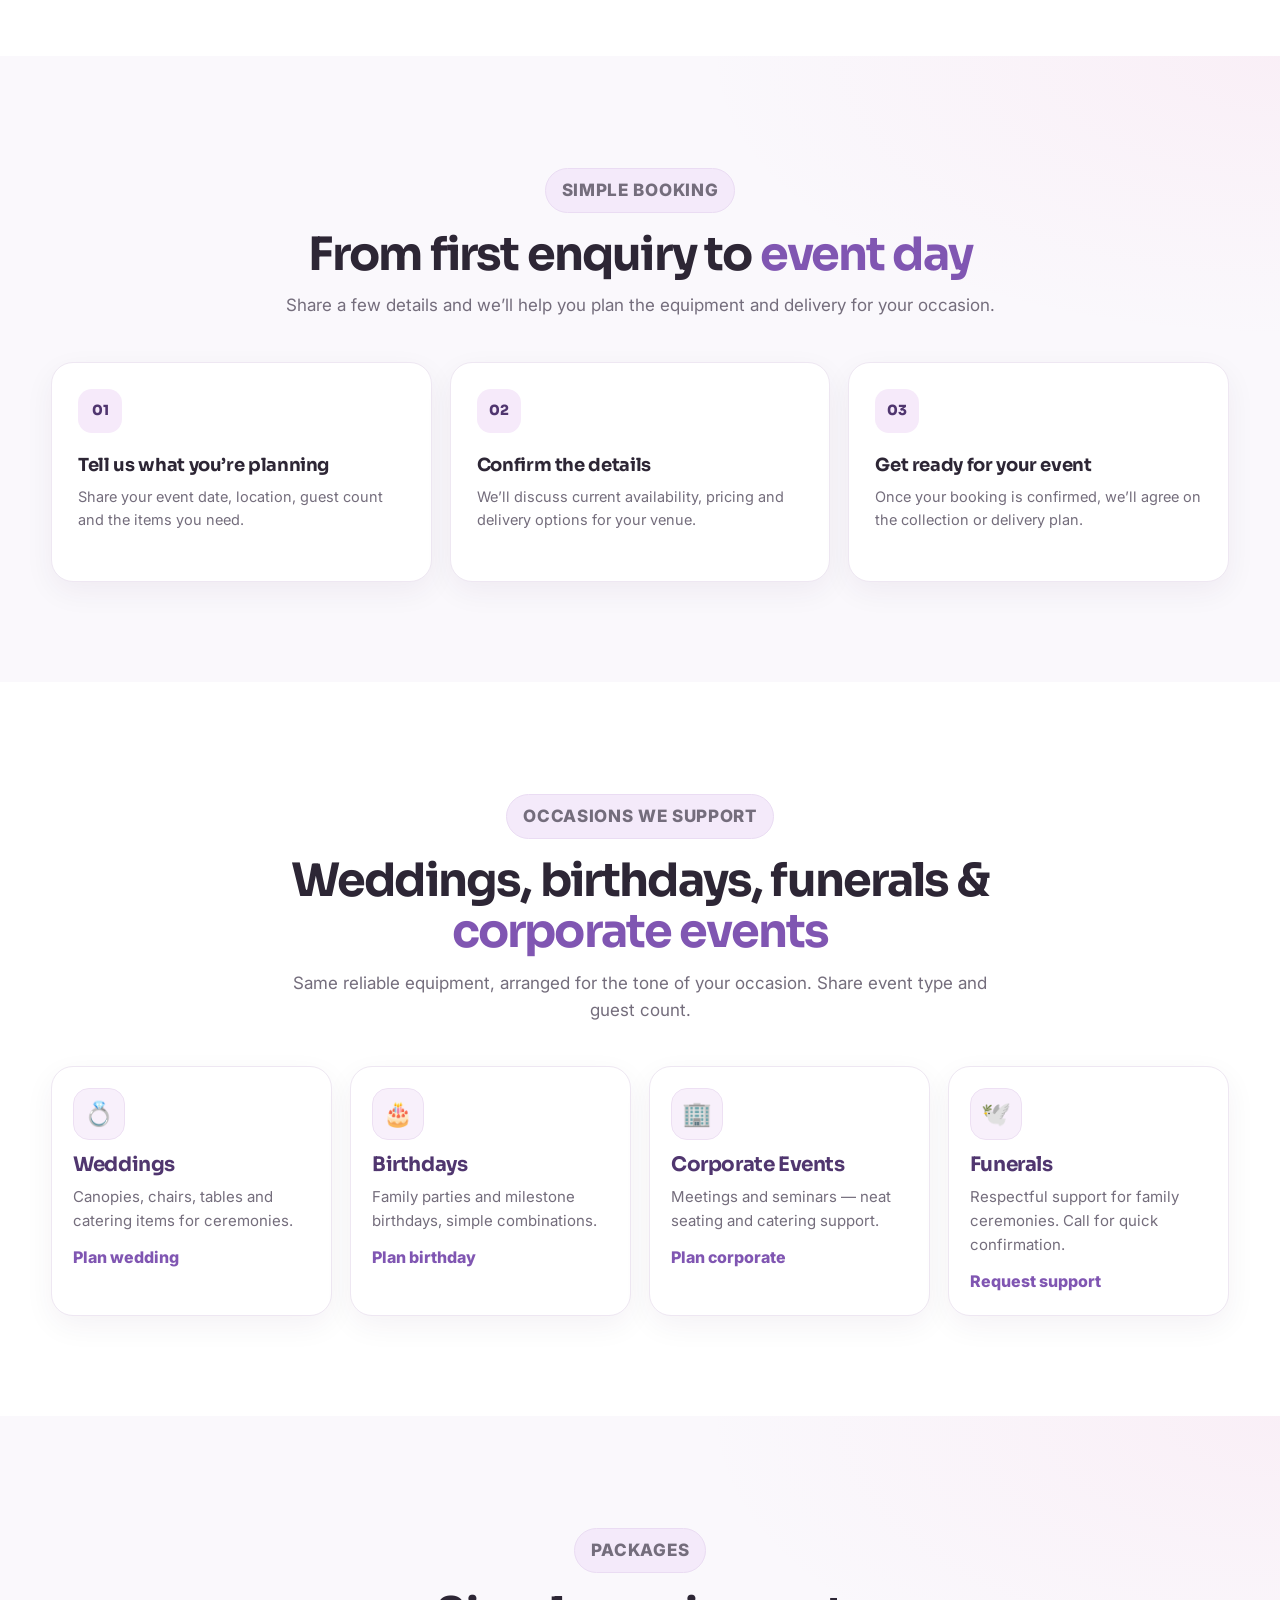
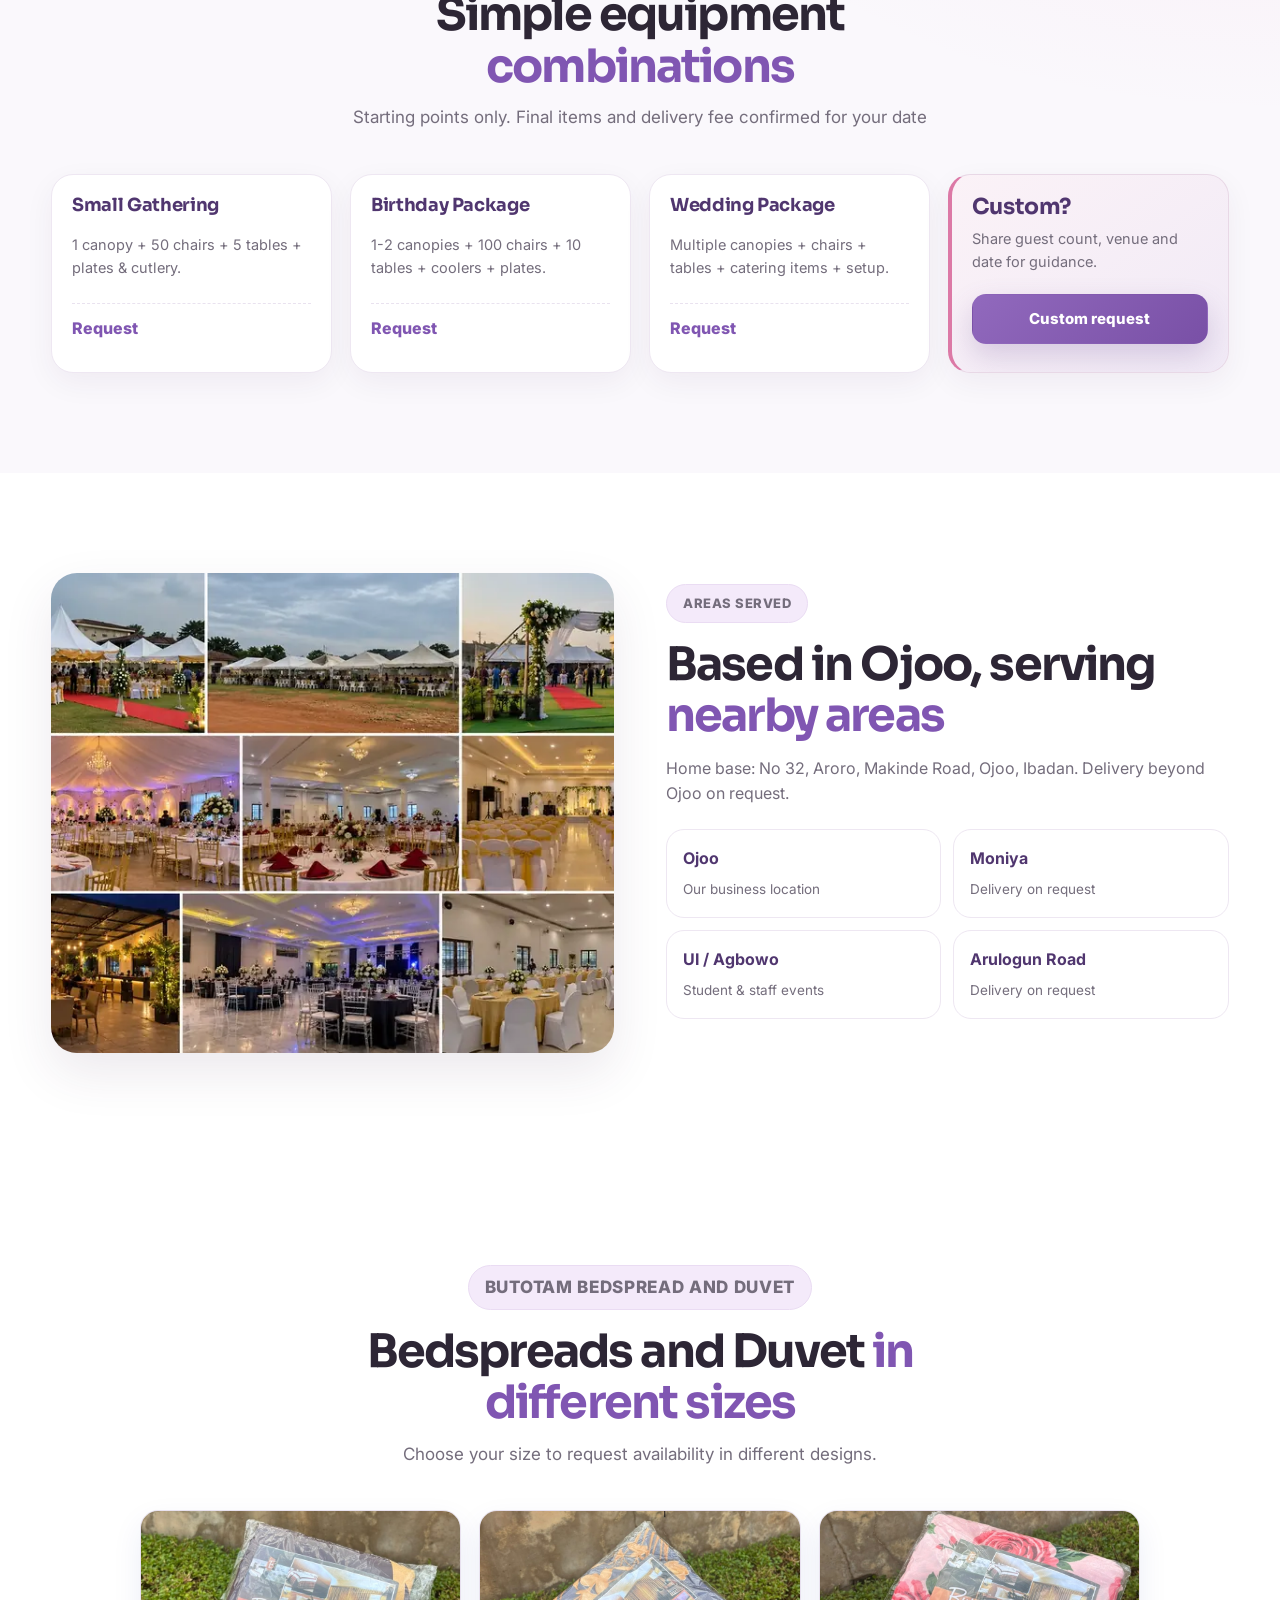
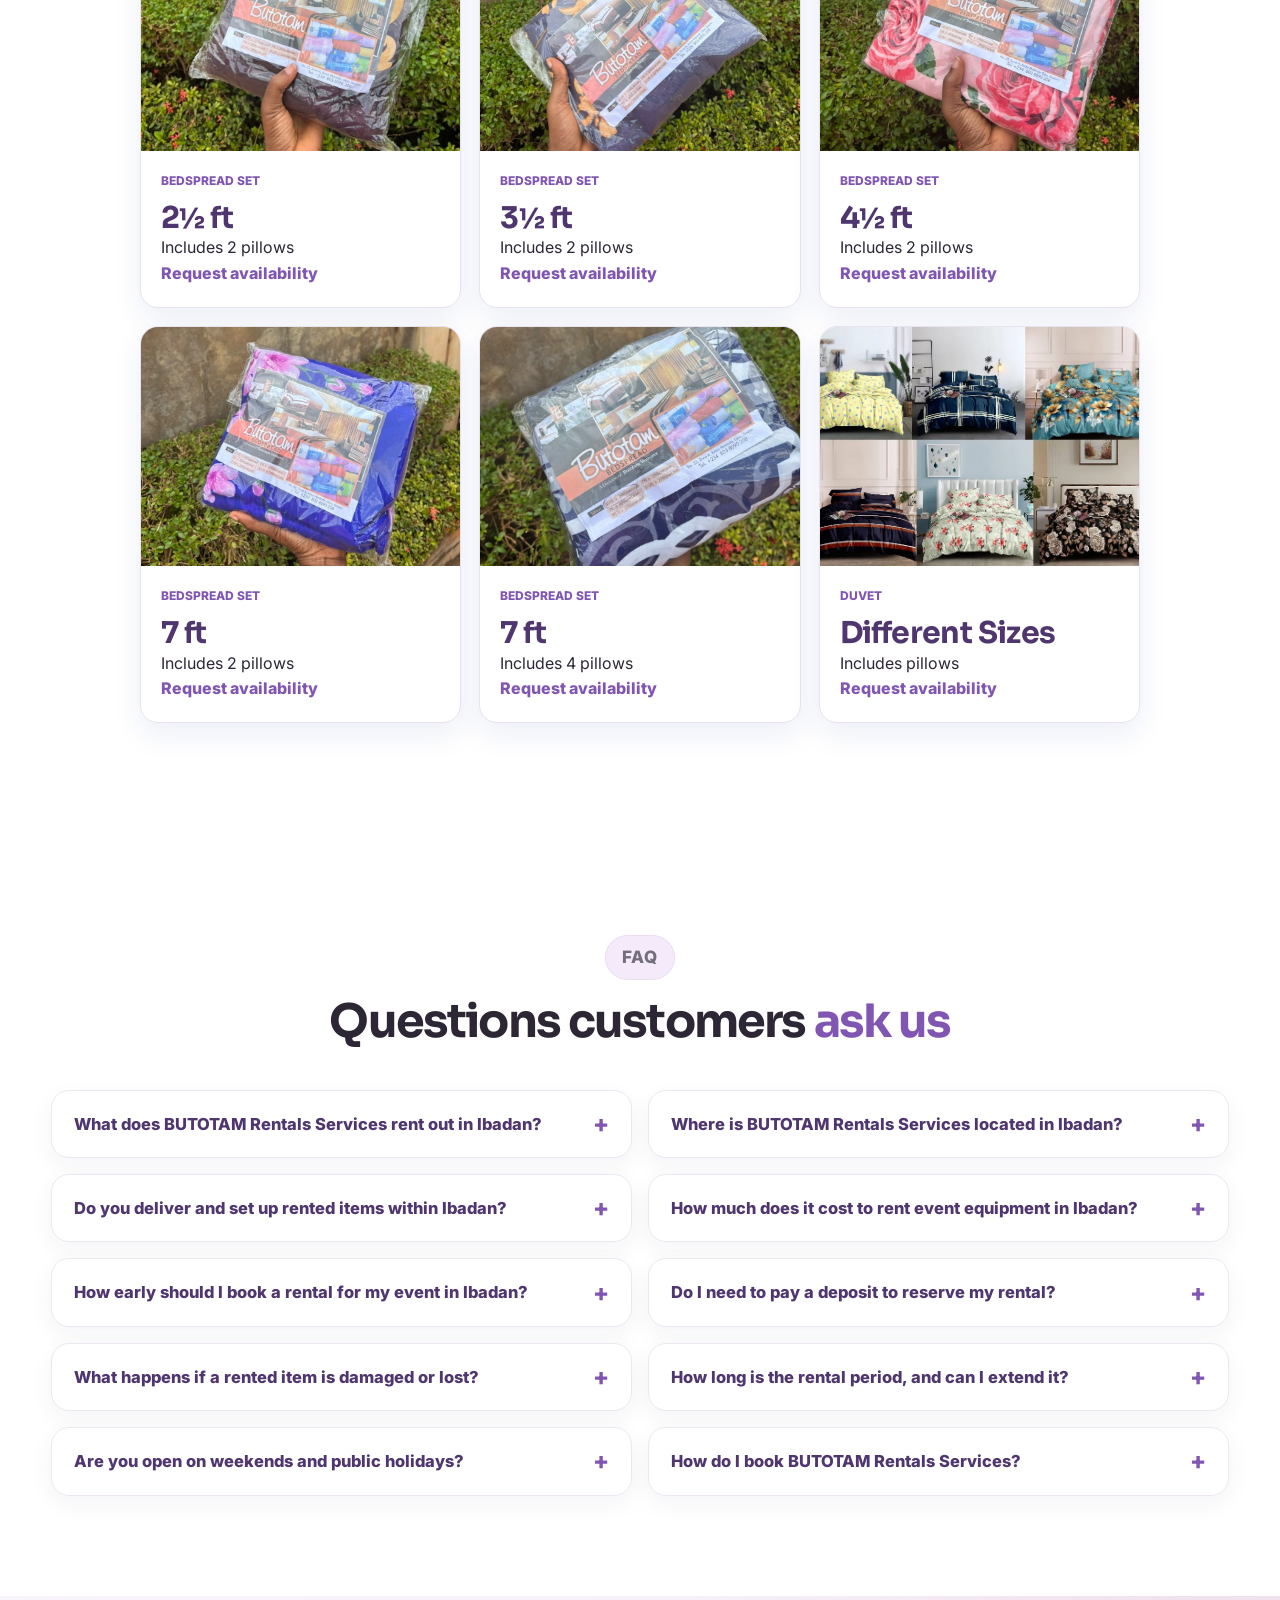
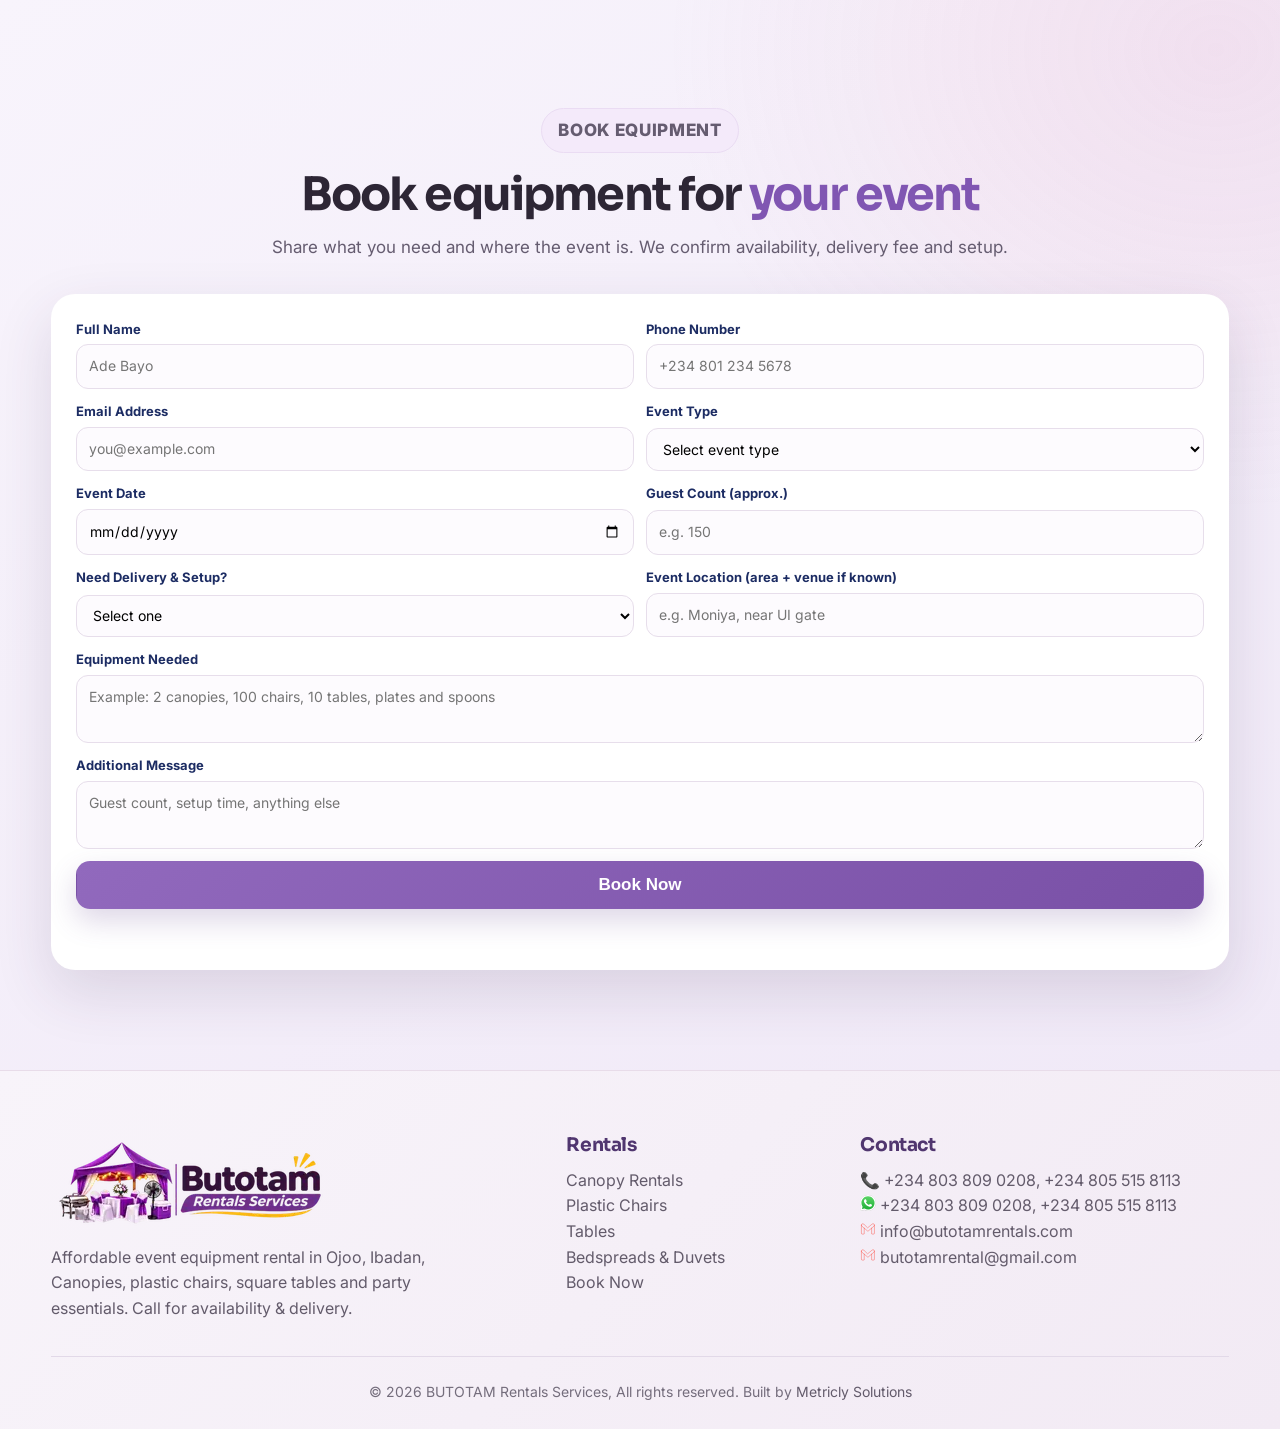
==== commit 312436fc: "new push" ====
--- a/index.html
+++ b/index.html
@@ -3,7 +3,7 @@
 <head>
   <meta charset="UTF-8" />
   <meta name="viewport" content="width=device-width, initial-scale=1.0" />
-  <title>Event Equipment Rental in Ojoo, Ibadan | BUTOTAM Rentals</title>
+  <title>BUTOTAM Rentals, Party and Events Equipment Rental in Ojoo, Ibadan</title>
   <meta name="description" content="Rent canopies, plastic chairs, tables and party essentials in Ojoo, Ibadan. Contact BUTOTAM Rentals to confirm availability, delivery and pricing." />
   <meta name="robots" content="index, follow" />
   <link rel="canonical" href="https://www.butotamrentals.com/" />
@@ -12,10 +12,10 @@
   <!-- Open Graph -->
   <meta property="og:type" content="website" />
   <meta property="og:site_name" content="BUTOTAM RENTALS" />
-  <meta property="og:title" content="BUTOTAM Rentals — Event Equipment Rental in Ojoo, Ibadan" />
+  <meta property="og:title" content="BUTOTAM Rentals, Party and Events Equipment Rental in Ojoo, Ibadan" />
   <meta property="og:description" content="Canopies, plastic chairs, square tables & party essentials. Confirm availability, delivery & setup on call or WhatsApp: 0803 809 0208." />
   <meta property="og:url" content="https://www.butotamrentals.com/" />
-  <meta property="og:image" content="https://www.butotamrentals.com/image/canopy.png" />
+  <meta property="og:image" content="https://www.butotamrentals.com/image/new.hero.webp" />
   <meta property="og:locale" content="en_NG" />
   <meta name="twitter:card" content="summary_large_image" />
   <link rel="preconnect" href="https://fonts.googleapis.com">
@@ -565,7 +565,7 @@
       </div>
       <div>
         <h3>Contact</h3>
-        <p><ga href="tel:+2348038090208"> 📞 +234 803 809 0208</a>, <a href="tel:+2348055158113">+234 805 515 8113</a📞 </p>
+        <p><a href="tel:+2348038090208"> 📞 +234 803 809 0208</a>, <a href="tel:+2348055158113">+234 805 515 8113</a📞 </p>
         <p><a href="https://wa.me/2348038090208"><svg xmlns="http://www.w3.org/2000/svg" width="1em" height="1em" viewBox="0 0 512 512">
 	<path d="M0 0h512v512H0z" fill="none" />
 	<path fill="#b3b3b3" d="m143.8 431.2l7.7 4.5c32.2 19.1 69.2 29.2 106.8 29.2h.1c115.7 0 209.8-94.1 209.9-209.8c0-56.1-21.8-108.8-61.4-148.4c-39.3-39.5-92.7-61.7-148.4-61.5c-115.8 0-209.9 94.1-210 209.8c-.1 39.5 11.1 78.2 32.1 111.7l5 7.9L64.4 452zM3.7 512l35.8-130.8C17.5 342.9 5.8 299.5 5.9 255C5.9 115.8 119.2 2.6 258.4 2.6c67.5 0 130.9 26.3 178.6 74s73.9 111.1 73.9 178.6c-.1 139.2-113.3 252.4-252.5 252.4h-.1c-42.3 0-83.8-10.6-120.7-30.7z" />
@@ -577,7 +577,20 @@
 	<path fill="url(#SVGshpjYc9B)" d="M255.8 42.6c-115.8 0-209.9 94.1-210 209.8c0 39.5 11.2 78.2 32.2 111.7l5 7.9l-21.2 77.4l79.4-20.8l7.7 4.5c32.2 19.1 69.2 29.2 106.8 29.2h.1c115.7 0 209.8-94.1 209.9-209.8c.2-55.7-21.9-109.1-61.4-148.4c-39.3-39.4-92.8-61.6-148.5-61.5" />
 	<path fill="#fff" fill-rule="evenodd" d="M192.7 146.9c-4.7-10.5-9.7-10.7-14.2-10.9l-12.1-.1c-4.2 0-11 1.6-16.8 7.9s-22.1 21.6-22.1 52.6s22.6 61 25.8 65.2s43.6 69.9 107.8 95.2c53.3 21 64.1 16.8 75.7 15.8c11.6-1.1 37.3-15.3 42.6-30s5.3-27.4 3.7-30s-5.8-4.2-12.1-7.4s-37.3-18.4-43.1-20.5s-10-3.2-14.2 3.2c-4.2 6.3-16.3 20.5-20 24.7s-7.4 4.7-13.7 1.6c-6.3-3.2-26.6-9.8-50.7-31.3c-18.8-16.7-31.4-37.4-35.1-43.7s-.4-9.7 2.8-12.9c2.8-2.8 6.3-7.4 9.5-11.1s4.2-6.3 6.3-10.5s1.1-7.9-.5-11.1c-1.8-3-14-34.2-19.6-46.7" />
 </svg>
-+234 803 809 0208</a>, <a href="https://wa.me/2348055158113"> +234 805 515 8113</a></p>
++234 803 809 0208</a>, <a href="https://wa.me/2348055158113"> +234 805 515 8113</a>
+        <p><svg xmlns="http://www.w3.org/2000/svg" width="1em" height="1em" viewBox="0 0 48 48">
+	<path d="M0 0h48v48H0z" fill="none" />
+	<path fill="none" stroke="#ff1302" stroke-linecap="round" stroke-linejoin="round" d="M43.25 12.227v24.375a2.66 2.66 0 0 1-2.66 2.66h-4.43a1.33 1.33 0 0 1-1.33-1.33V21.488M4.25 12.227v24.375a2.66 2.66 0 0 0 2.66 2.66h4.431a1.33 1.33 0 0 0 1.33-1.33V21.488" />
+	<path fill="none" stroke="#ff1302" stroke-linecap="round" stroke-linejoin="round" d="M11.17 9.226a4.21 4.21 0 1 0-5.419 6.446l16.859 14.17a1.77 1.77 0 0 0 2.28 0l16.859-14.17a4.21 4.21 0 0 0-5.418-6.446L23.75 19.801z" />
+</svg>
+info@butotamrentals.com</p>
+        <p><svg xmlns="http://www.w3.org/2000/svg" width="1em" height="1em" viewBox="0 0 48 48">
+	<path d="M0 0h48v48H0z" fill="none" />
+	<path fill="none" stroke="#ff1302" stroke-linecap="round" stroke-linejoin="round" d="M43.25 12.227v24.375a2.66 2.66 0 0 1-2.66 2.66h-4.43a1.33 1.33 0 0 1-1.33-1.33V21.488M4.25 12.227v24.375a2.66 2.66 0 0 0 2.66 2.66h4.431a1.33 1.33 0 0 0 1.33-1.33V21.488" />
+	<path fill="none" stroke="#ff1302" stroke-linecap="round" stroke-linejoin="round" d="M11.17 9.226a4.21 4.21 0 1 0-5.419 6.446l16.859 14.17a1.77 1.77 0 0 0 2.28 0l16.859-14.17a4.21 4.21 0 0 0-5.418-6.446L23.75 19.801z" />
+</svg>
+butotamrental@gmail.com</p>
+</p>
       </div>
     </div>
     <div class="copyright">© <span id="year"></span> BUTOTAM Rentals Services, All rights reserved. Built by <a href="https://tech.metriclysolutions.com">Metricly Solutions</a></div>
